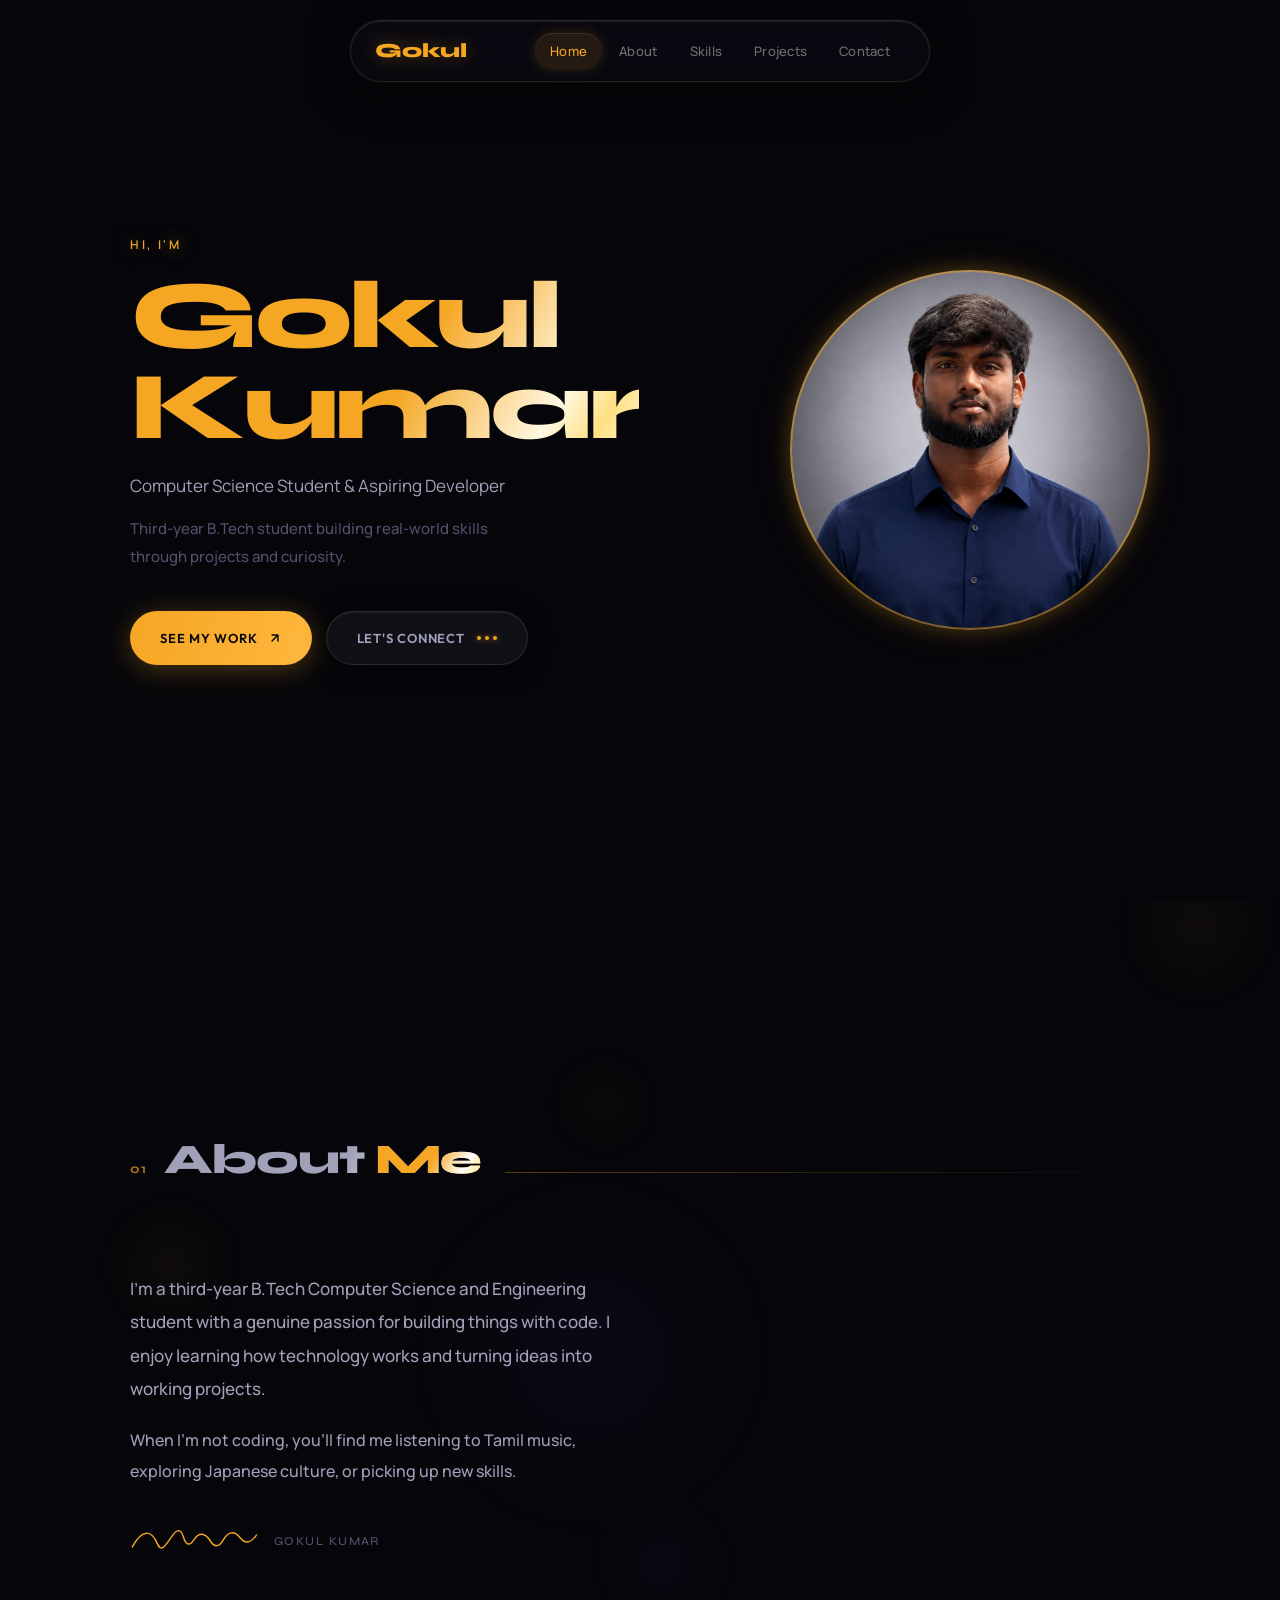
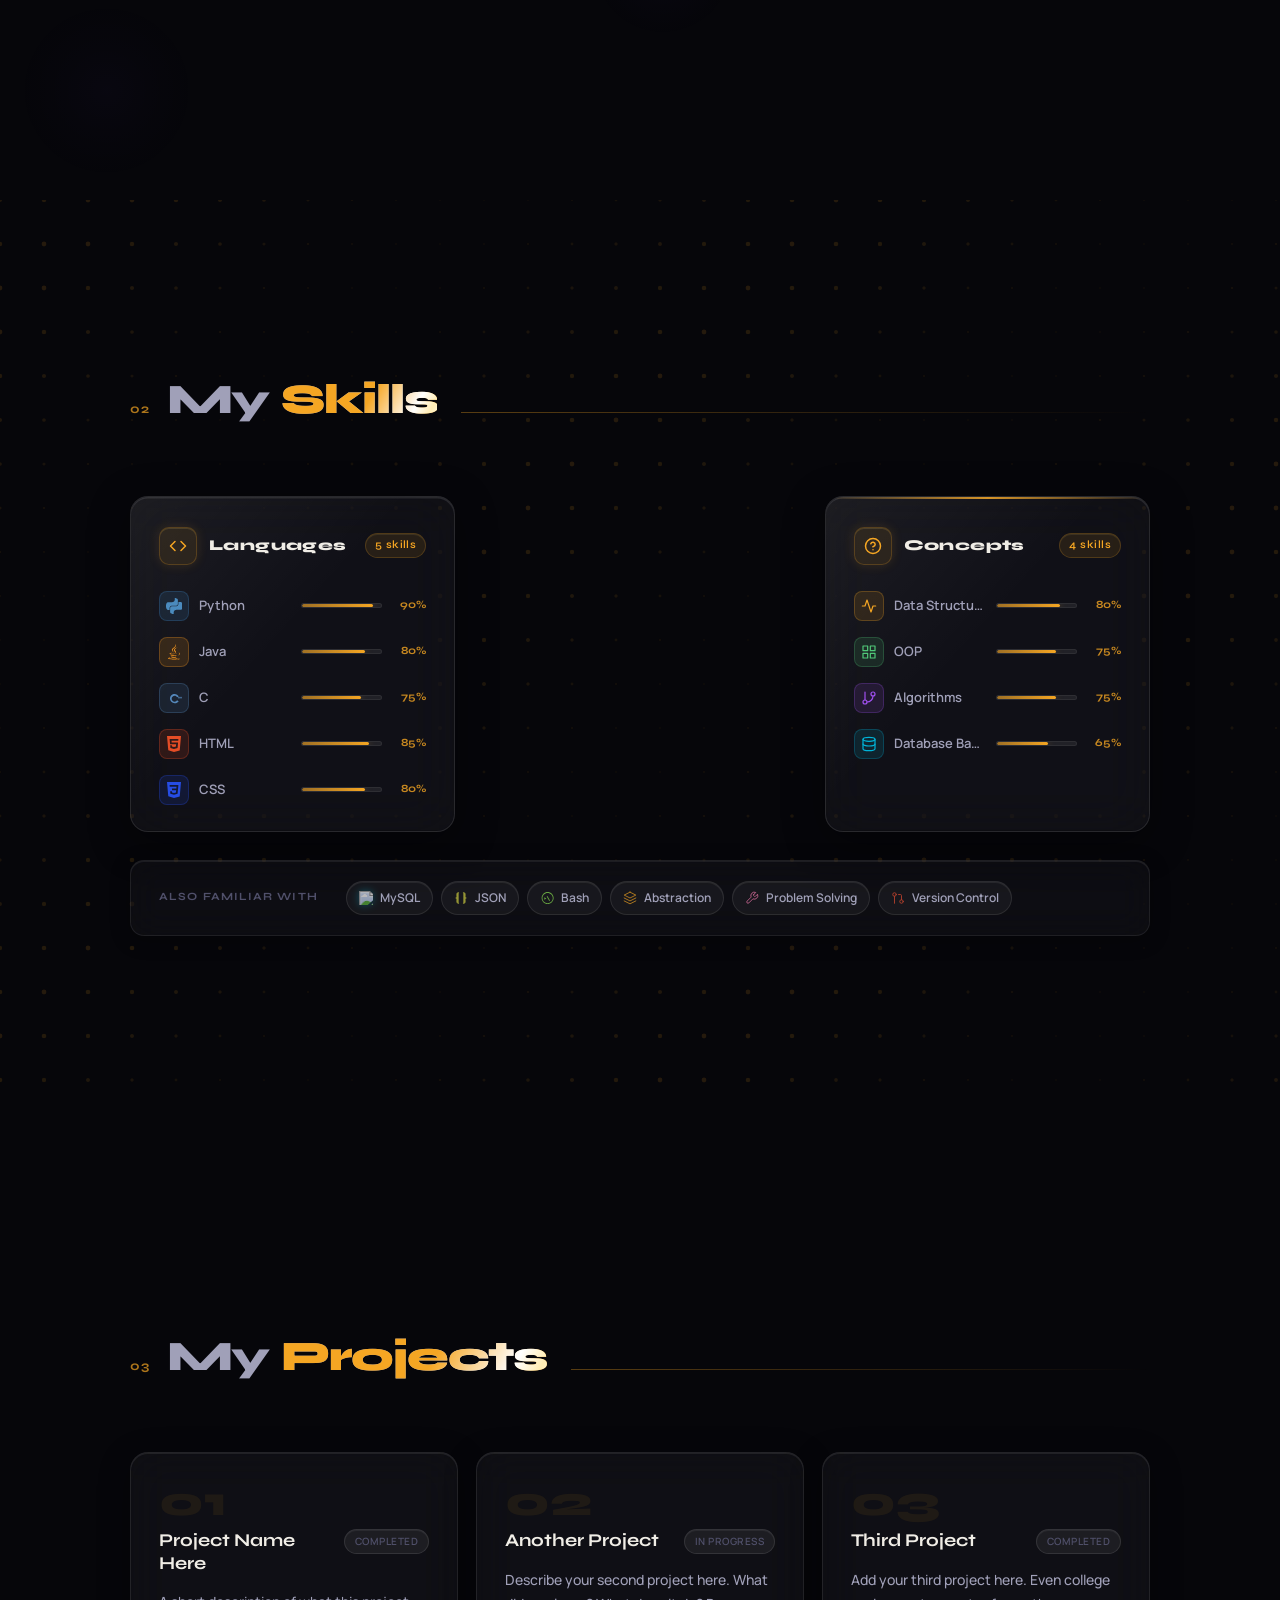
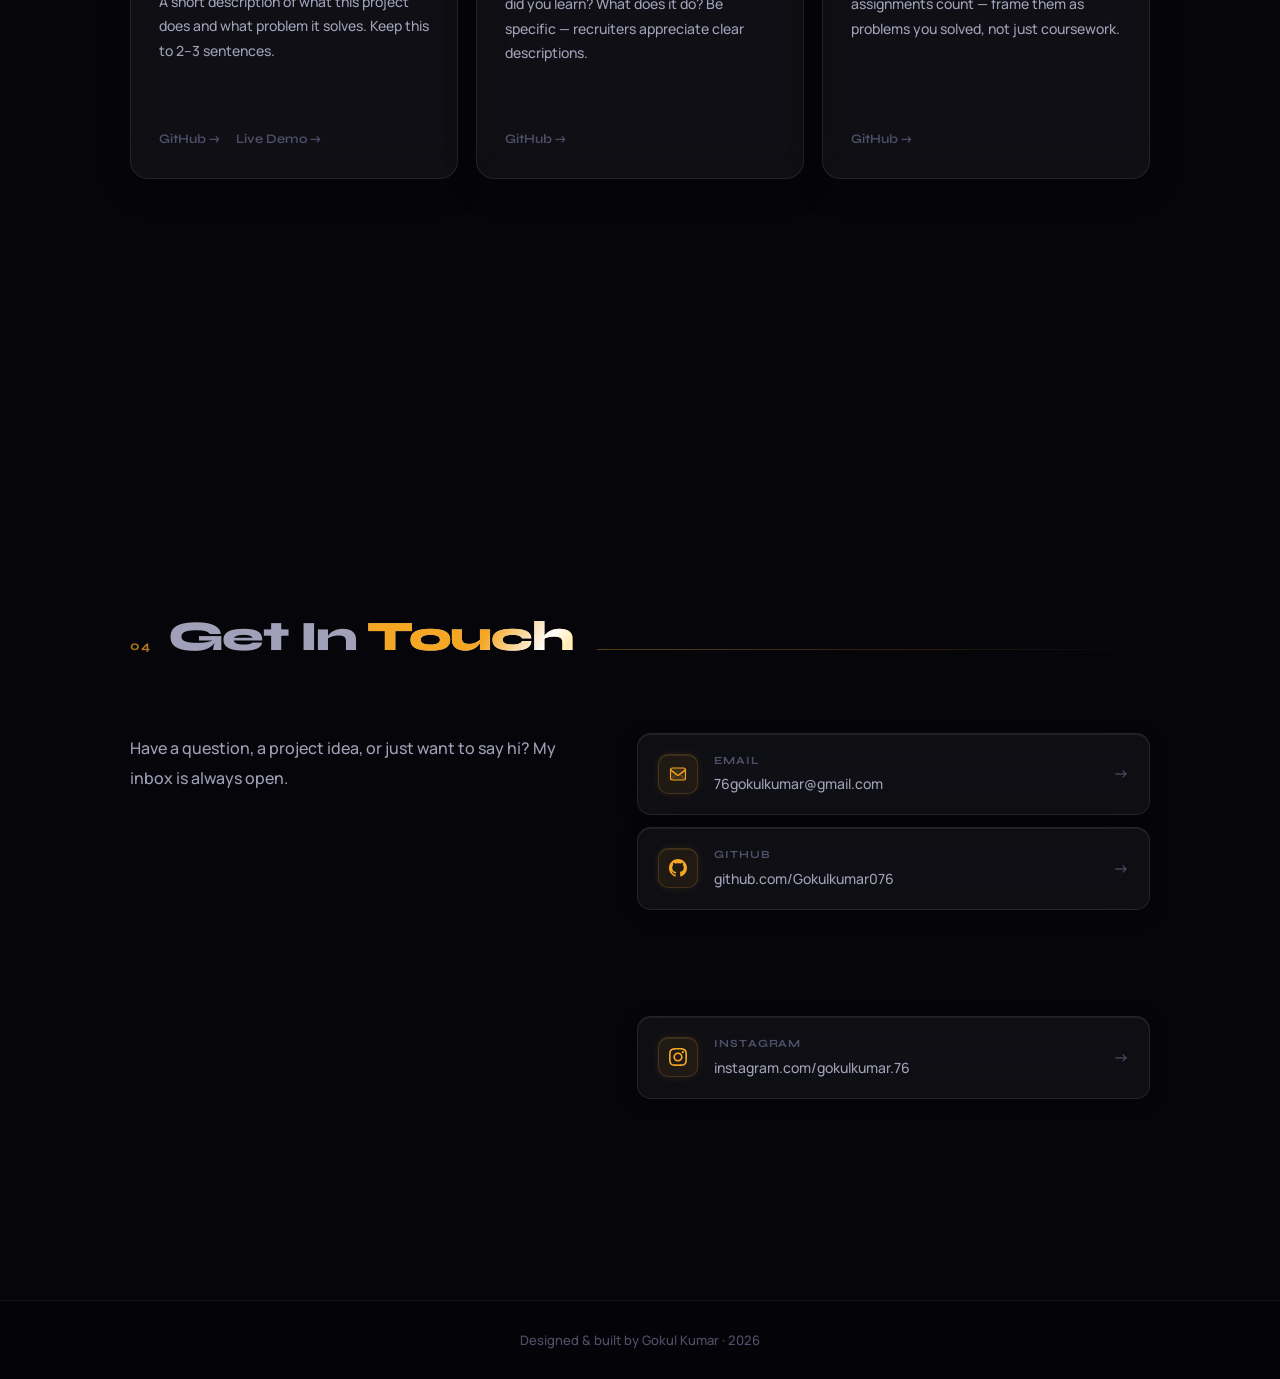
==== portfolio.html @ 87199f9e "Update portfolio.html" ====
<!DOCTYPE html>
<html lang="en">
<head>
  <meta charset="UTF-8" />
  <meta name="viewport" content="width=device-width, initial-scale=1.0" />
  <style>html,body{background:#06060a;margin:0;}</style>
  <title>Gokul | Portfolio</title>
  <link rel="icon" type="image/svg+xml" href="favicon.svg" />
  <link rel="stylesheet" href="style.css" />
  <link rel="preconnect" href="https://fonts.googleapis.com" />
  <link rel="preconnect" href="https://fonts.gstatic.com" crossorigin />
  <link href="https://fonts.googleapis.com/css2?family=Syne:wght@400;500;600;700;800&family=Manrope:wght@400;500;600;700&family=Plus+Jakarta+Sans:wght@500;600;700&family=Outfit:wght@500;600;700&display=swap" rel="stylesheet" />
</head>
<body>

<!-- PASTE THIS to REPLACE the old page-transition div+style+script in portfolio.html -->

<div id="page-transition"></div>
<style>
  #page-transition {
    position: fixed;
    inset: 0;
    background: #06060a;
    z-index: 999999;
    opacity: 1;
    transition: opacity 0.55s cubic-bezier(0.4, 0, 0.2, 1);
    pointer-events: all;
  }
  #page-transition.reveal {
    opacity: 0;
    pointer-events: none;
  }
  .hero-content > *,
  .hero-image {
    opacity: 0;
    transform: translateY(22px);
    transition: opacity 0.7s cubic-bezier(0.16,1,0.3,1),
                transform 0.7s cubic-bezier(0.16,1,0.3,1);
  }
  .hero-content > *.hero-show,
  .hero-image.hero-show {
    opacity: 1;
    transform: translateY(0);
  }
</style>
<script>
(function() {
  const overlay = document.getElementById('page-transition');

  /* Reveal IMMEDIATELY — no delay, no black gap */
  requestAnimationFrame(() => {
    requestAnimationFrame(() => {
      overlay.classList.add('reveal');

      /* Stagger hero elements in as page fades in */
      const heroEls = document.querySelectorAll('.hero-content > *, .hero-image');
      heroEls.forEach((el, i) => {
        setTimeout(() => el.classList.add('hero-show'), 150 + i * 110);
      });
    });
  });

  setTimeout(() => {
    overlay.remove();
    sessionStorage.removeItem('transitionX');
    sessionStorage.removeItem('transitionY');
  }, 700);
})();
</script>

<!-- GLOBAL BACKGROUND CANVAS — deep ambient nebula -->
<canvas id="bg-canvas"></canvas>
<canvas id="burst-canvas"></canvas>

<!-- NAVBAR -->
<nav class="navbar">
  <div class="nav-logo">Gokul</div>
  <ul class="nav-links">
    <li><a href="#home">Home</a></li>
    <li><a href="#about">About</a></li>
    <li><a href="#skills">Skills</a></li>
    <li><a href="#projects">Projects</a></li>
    <li><a href="#contact">Contact</a></li>
  </ul>
</nav>

<!-- HERO -->
<section class="hero" id="home">
  <div class="hero-content">
    <p class="hero-greeting">Hi, I'm</p>
    <h1 class="hero-name shiny-text">Gokul<br>Kumar</h1>
    <p class="hero-title">Computer Science Student &amp; Aspiring Developer</p>
    <p class="hero-subtitle">Third-year B.Tech student building real-world skills through projects and curiosity.</p>
   <div class="hero-buttons">
  <a href="#projects" class="btn-shine" id="btn-work">
    <span class="shine-sweep"></span>
    <span class="shine-label">See my work</span>
    <span class="shine-arrow">
      <svg width="14" height="14" viewBox="0 0 24 24" fill="none" stroke="currentColor" stroke-width="2.5" stroke-linecap="round" stroke-linejoin="round"><path d="M7 17L17 7M7 7h10v10"/></svg>
    </span>
  </a>
  <a href="#contact" class="btn-glow" id="btn-connect">
    <span class="glow-spot" id="glow-spot"></span>
    <span class="glow-label">Let's connect</span>
    <span class="glow-dots"><i></i><i></i><i></i></span>
  </a>
</div>
  </div>
  <div class="hero-image">
    <div class="hero-image-ring"></div>
    <img src="profile.jpg.PNG" alt="Gokul Kumar" />
  </div>
</section>

<section class="about" id="about">
  <canvas class="about-bg-canvas" id="about-bg"></canvas>
  <div class="section-container">
    <div class="section-header">
      <span class="section-number">01</span>
      <h2 class="section-title shiny-text" style="--shine-delay: 0s;">About <span>Me</span></h2>
      <div class="section-line"></div>
    </div>

    <div class="about-dossier">

      <!-- NARRATIVE -->
      <div class="dossier-narrative">
        <p class="about-lead">I'm a third-year B.Tech Computer Science and Engineering student with a genuine passion for building things with code. I enjoy learning how technology works and turning ideas into working projects.</p>
        <p class="about-p">When I'm not coding, you'll find me listening to Tamil music, exploring Japanese culture, or picking up new skills.</p>

        <div class="about-sign">
          <svg class="sign-path" viewBox="0 0 220 60" fill="none" xmlns="http://www.w3.org/2000/svg">
            <path d="M4 40 C 20 10, 36 10, 46 34 C 54 54, 64 30, 74 18 C 80 10, 86 10, 90 22 C 94 36, 100 40, 108 28 C 116 16, 126 14, 136 30 C 142 40, 150 42, 158 28 C 166 14, 176 12, 186 24 C 194 34, 202 36, 214 20" stroke="#f5a623" stroke-width="2.4" stroke-linecap="round"/>
          </svg>
          <span class="sign-label">Gokul Kumar</span>
        </div>
      </div>

      <!-- FANNED ID-FILE STACK -->
      <div class="id-stack">

        <div class="id-card id-card--1">
          <div class="id-card-inner">
            <div class="id-card-corner id-card-corner--tl"></div>
            <div class="id-card-corner id-card-corner--tr"></div>
            <div class="id-card-corner id-card-corner--bl"></div>
            <div class="id-card-corner id-card-corner--br"></div>
            <span class="id-card-index">N&deg;01</span>
            <span class="id-card-icon">🎓</span>
            <div class="id-card-text">
              <span class="id-card-label">Degree</span>
              <span class="id-card-value">B.Tech CSE</span>
            </div>
          </div>
        </div>

        <div class="id-card id-card--2">
          <div class="id-card-inner">
            <div class="id-card-corner id-card-corner--tl"></div>
            <div class="id-card-corner id-card-corner--tr"></div>
            <div class="id-card-corner id-card-corner--bl"></div>
            <div class="id-card-corner id-card-corner--br"></div>
            <span class="id-card-index">N&deg;02</span>
            <span class="id-card-icon">📅</span>
            <div class="id-card-text">
              <span class="id-card-label">Year</span>
              <span class="id-card-value">3rd Year</span>
            </div>
          </div>
        </div>

        <div class="id-card id-card--3">
          <div class="id-card-inner">
            <div class="id-card-corner id-card-corner--tl"></div>
            <div class="id-card-corner id-card-corner--tr"></div>
            <div class="id-card-corner id-card-corner--bl"></div>
            <div class="id-card-corner id-card-corner--br"></div>
            <span class="id-card-index">N&deg;03</span>
            <span class="id-card-icon">💡</span>
            <div class="id-card-text">
              <span class="id-card-label">Focus</span>
              <span class="id-card-value">Full-Stack Dev</span>
            </div>
          </div>
        </div>

        <div class="id-card id-card--4">
          <div class="id-card-inner">
            <div class="id-card-corner id-card-corner--tl"></div>
            <div class="id-card-corner id-card-corner--tr"></div>
            <div class="id-card-corner id-card-corner--bl"></div>
            <div class="id-card-corner id-card-corner--br"></div>
            <span class="id-card-index">N&deg;04</span>
            <span class="id-card-icon">📍</span>
            <div class="id-card-text">
              <span class="id-card-label">Location</span>
              <span class="id-card-value">Tamil Nadu, India</span>
            </div>
          </div>
        </div>

      </div>

    </div>
  </div>
  <div class="section-bg-text">ABOUT</div>
</section>

<!-- SKILLS -->
<section class="skills" id="skills">
  <canvas class="skills-bg-canvas" id="skills-bg"></canvas>
  <div class="section-container">
    <div class="section-header">
      <span class="section-number">02</span>
      <h2 class="section-title shiny-text" style="--shine-delay: 0.8s;">My <span>Skills</span></h2>
      <div class="section-line"></div>
    </div>

    <div class="skills-grid">

      <!-- LANGUAGES -->
      <div class="skill-category">
        <div class="skill-cat-header">
          <div class="skill-cat-icon">
            <svg width="18" height="18" viewBox="0 0 24 24" fill="none" stroke="currentColor" stroke-width="2" stroke-linecap="round" stroke-linejoin="round"><polyline points="16 18 22 12 16 6"/><polyline points="8 6 2 12 8 18"/></svg>
          </div>
          <h3>Languages</h3>
          <span class="skill-count">5 skills</span>
        </div>

        <div class="skill-items">

          <div class="skill-item">
            <div class="skill-item-left">
              <div class="skill-logo skill-python">
                <svg viewBox="0 0 24 24" fill="currentColor"><path d="M14.25.18l.9.2.73.26.59.3.45.32.34.34.25.34.16.33.1.3.04.26.02.2-.01.13V8.5l-.05.63-.13.55-.21.46-.26.38-.3.31-.33.25-.35.19-.35.14-.33.1-.3.07-.26.04-.21.02H8.77l-.69.05-.59.14-.5.22-.41.27-.33.32-.27.35-.2.36-.15.37-.1.35-.07.32-.04.27-.02.21v3.06H3.17l-.21-.03-.28-.07-.32-.12-.35-.18-.36-.26-.36-.36-.35-.46-.32-.59-.28-.73-.21-.88-.14-1.05-.05-1.23.06-1.22.16-1.04.24-.87.32-.71.36-.57.4-.44.42-.33.42-.24.4-.16.36-.1.32-.05.26-.02.21-.01h5.34l.72-.05.67-.15.59-.24.5-.32.41-.38.33-.44.27-.47.2-.51.14-.53.1-.53.06-.52.02-.5v-.48l-.04-.47-.09-.46-.14-.44-.19-.42-.25-.39-.31-.37-.38-.34-.44-.31-.51-.27-.58-.24-.64-.2L12 .18h2.25zm-2.07 16.5c.49 0 .9.41.9.9s-.41.9-.9.9-.9-.41-.9-.9.41-.9.9-.9z"/><path d="M9.75 23.82l-.9-.2-.73-.26-.59-.3-.45-.32-.34-.34-.25-.34-.16-.33-.1-.3-.04-.26-.02-.2.01-.13V15.5l.05-.63.13-.55.21-.46.26-.38.3-.31.33-.25.35-.19.35-.14.33-.1.3-.07.26-.04.21-.02H15.23l.69-.05.59-.14.5-.22.41-.27.33-.32.27-.35.2-.36.15-.37.1-.35.07-.32.04-.27.02-.21v-3.06h3.45l.21.03.28.07.32.12.35.18.36.26.36.36.35.46.32.59.28.73.21.88.14 1.05.05 1.23-.06 1.22-.16 1.04-.24.87-.32.71-.36.57-.4.44-.42.33-.42.24-.4.16-.36.1-.32.05-.26.02-.21.01H15.5l-.72.05-.67.15-.59.24-.5.32-.41.38-.33.44-.27.47-.2.51-.14.53-.1.53-.06.52-.02.5v.48l.04.47.09.46.14.44.19.42.25.39.31.37.38.34.44.31.51.27.58.24.64.2L12 23.82H9.75zm2.07-16.5c-.49 0-.9-.41-.9-.9s.41-.9.9-.9.9.41.9.9-.41.9-.9.9z"/></svg>
              </div>
              <span class="skill-name">Python</span>
            </div>
            <div class="skill-bar-wrap"><div class="skill-bar" data-level="90"></div></div>
            <span class="skill-pct">90%</span>
          </div>

          <div class="skill-item">
            <div class="skill-item-left">
              <div class="skill-logo skill-java">
                <svg viewBox="0 0 24 24" fill="currentColor"><path d="M8.851 18.56s-.917.534.653.714c1.902.218 2.874.187 4.969-.211 0 0 .552.346 1.321.646-4.699 2.013-10.633-.118-6.943-1.149M8.276 15.933s-1.028.761.542.924c2.032.209 3.636.227 6.413-.308 0 0 .384.389.987.602-5.679 1.661-12.007.13-7.942-1.218M13.116 11.475c1.158 1.333-.304 2.533-.304 2.533s2.939-1.518 1.589-3.418c-1.261-1.772-2.228-2.652 3.007-5.688 0 0-8.216 2.051-4.292 6.573M19.33 20.504s.679.559-.747.991c-2.712.822-11.288 1.069-13.669.033-.856-.373.75-.89 1.254-.998.527-.114.828-.093.828-.093-.953-.671-6.156 1.317-2.643 1.887 9.58 1.553 17.462-.7 14.977-1.82M9.292 13.21s-4.362 1.036-1.544 1.412c1.189.159 3.561.123 5.77-.062 1.806-.152 3.618-.477 3.618-.477s-.637.272-1.098.587c-4.429 1.165-12.986.623-10.522-.568 2.082-1.006 3.776-.892 3.776-.892M17.116 17.584c4.503-2.34 2.421-4.589.968-4.285-.355.074-.515.138-.515.138s.132-.207.385-.297c2.875-1.011 5.086 2.981-.928 4.562 0-.001.07-.062.09-.118M14.401 0s2.494 2.494-2.365 6.33c-3.896 3.077-.888 4.832-.001 6.836-2.274-2.053-3.943-3.858-2.824-5.539 1.644-2.469 6.197-3.665 5.19-7.627M9.734 23.924c4.322.277 10.959-.153 11.116-2.198 0 0-.302.775-3.572 1.391-3.688.694-8.239.613-10.937.168 0-.001.553.457 3.393.639"/></svg>
              </div>
              <span class="skill-name">Java</span>
            </div>
            <div class="skill-bar-wrap"><div class="skill-bar" data-level="80"></div></div>
            <span class="skill-pct">80%</span>
          </div>

          <div class="skill-item">
            <div class="skill-item-left">
              <div class="skill-logo skill-c">
                <svg viewBox="0 0 24 24" fill="currentColor"><path d="M16.5 15.5c-.55 1.26-1.95 2.15-3.5 2.15-2.49 0-4.5-2.02-4.5-4.5s2.01-4.5 4.5-4.5c1.55 0 2.95.89 3.5 2.15l2.6-1.2C17.83 7.12 15.6 5.85 13 5.85c-3.87 0-7 3.13-7 7s3.13 7 7 7c2.6 0 4.83-1.27 6.1-3.15l-2.6-1.2zM21 11.15h-1v-1h-1v1h-1v1h1v1h1v-1h1v-1zm3 0h-1v-1h-1v1h-1v1h1v1h1v-1h1v-1z"/></svg>
              </div>
              <span class="skill-name">C</span>
            </div>
            <div class="skill-bar-wrap"><div class="skill-bar" data-level="75"></div></div>
            <span class="skill-pct">75%</span>
          </div>

          <div class="skill-item">
            <div class="skill-item-left">
              <div class="skill-logo skill-html">
                <svg viewBox="0 0 24 24" fill="currentColor"><path d="M1.5 0h21l-1.91 21.563L11.977 24l-8.565-2.438L1.5 0zm7.031 9.75l-.232-2.718 10.059.003.23-2.622L5.412 4.41l.698 8.01h9.126l-.326 3.426-2.91.804-2.955-.81-.188-2.11H6.248l.33 4.171L12 19.351l5.379-1.443.744-8.157H8.531z"/></svg>
              </div>
              <span class="skill-name">HTML</span>
            </div>
            <div class="skill-bar-wrap"><div class="skill-bar" data-level="85"></div></div>
            <span class="skill-pct">85%</span>
          </div>

          <div class="skill-item">
            <div class="skill-item-left">
              <div class="skill-logo skill-css">
                <svg viewBox="0 0 24 24" fill="currentColor"><path d="M1.5 0h21l-1.91 21.563L11.977 24l-8.565-2.438L1.5 0zm17.09 4.413L5.41 4.41l.213 2.622 10.125.002-.255 2.716h-6.64l.24 2.573h6.182l-.366 3.523-2.91.804-2.956-.81-.188-2.11h-2.61l.29 3.855L12 19.288l5.373-1.53L18.59 4.414z"/></svg>
              </div>
              <span class="skill-name">CSS</span>
            </div>
            <div class="skill-bar-wrap"><div class="skill-bar" data-level="80"></div></div>
            <span class="skill-pct">80%</span>
          </div>

        </div>
      </div>

      <!-- TOOLS & PLATFORMS -->
      <div class="skill-category">
        <div class="skill-cat-header">
          <div class="skill-cat-icon">
            <svg width="18" height="18" viewBox="0 0 24 24" fill="none" stroke="currentColor" stroke-width="2" stroke-linecap="round" stroke-linejoin="round"><path d="M14.7 6.3a1 1 0 0 0 0 1.4l1.6 1.6a1 1 0 0 0 1.4 0l3.77-3.77a6 6 0 0 1-7.94 7.94l-6.91 6.91a2.12 2.12 0 0 1-3-3l6.91-6.91a6 6 0 0 1 7.94-7.94l-3.76 3.76z"/></svg>
          </div>
          <h3>Tools &amp; Platforms</h3>
          <span class="skill-count">4 skills</span>
        </div>

        <div class="skill-items">

          <div class="skill-item">
            <div class="skill-item-left">
              <div class="skill-logo skill-git">
                <svg viewBox="0 0 24 24" fill="currentColor"><path d="M23.546 10.93L13.067.452c-.604-.603-1.582-.603-2.188 0L8.708 2.627l2.76 2.76c.645-.215 1.379-.07 1.889.441.516.515.658 1.258.438 1.9l2.658 2.66c.645-.223 1.387-.078 1.9.435.721.72.721 1.884 0 2.604-.719.719-1.881.719-2.6 0-.539-.541-.674-1.337-.404-1.996L12.86 8.955v6.525c.176.086.342.203.488.348.713.721.713 1.883 0 2.6-.719.721-1.889.721-2.609 0-.719-.719-.719-1.879 0-2.598.182-.18.387-.316.605-.406V8.835c-.217-.091-.424-.222-.6-.401-.545-.545-.676-1.342-.396-2.009L7.636 3.7.45 10.881c-.6.605-.6 1.584 0 2.189l10.48 10.477c.604.604 1.582.604 2.186 0l10.43-10.43c.605-.603.605-1.582 0-2.187"/></svg>
              </div>
              <span class="skill-name">Git</span>
            </div>
            <div class="skill-bar-wrap"><div class="skill-bar" data-level="85"></div></div>
            <span class="skill-pct">85%</span>
          </div>

          <div class="skill-item">
            <div class="skill-item-left">
              <div class="skill-logo skill-github">
                <svg viewBox="0 0 24 24" fill="currentColor"><path d="M12 0C5.37 0 0 5.37 0 12c0 5.3 3.438 9.8 8.205 11.385.6.113.82-.258.82-.577 0-.285-.01-1.04-.015-2.04-3.338.724-4.042-1.61-4.042-1.61-.546-1.385-1.335-1.755-1.335-1.755-1.087-.744.084-.729.084-.729 1.205.084 1.838 1.236 1.838 1.236 1.07 1.835 2.809 1.305 3.495.998.108-.776.417-1.305.76-1.605-2.665-.3-5.466-1.332-5.466-5.93 0-1.31.465-2.38 1.235-3.22-.135-.303-.54-1.523.105-3.176 0 0 1.005-.322 3.3 1.23.96-.267 1.98-.399 3-.405 1.02.006 2.04.138 3 .405 2.28-1.552 3.285-1.23 3.285-1.23.645 1.653.24 2.873.12 3.176.765.84 1.23 1.91 1.23 3.22 0 4.61-2.805 5.625-5.475 5.92.42.36.81 1.096.81 2.22 0 1.606-.015 2.896-.015 3.286 0 .315.21.69.825.57C20.565 21.795 24 17.295 24 12c0-6.63-5.37-12-12-12z"/></svg>
              </div>
              <span class="skill-name">GitHub</span>
            </div>
            <div class="skill-bar-wrap"><div class="skill-bar" data-level="85"></div></div>
            <span class="skill-pct">85%</span>
          </div>

          <div class="skill-item">
            <div class="skill-item-left">
              <div class="skill-logo skill-vscode">
                <svg viewBox="0 0 24 24" fill="currentColor"><path d="M23.15 2.587L18.21.21a1.494 1.494 0 0 0-1.705.29l-9.46 8.63-4.12-3.128a.999.999 0 0 0-1.276.057L.327 7.261A1 1 0 0 0 .326 8.74L3.899 12 .326 15.26a1 1 0 0 0 .001 1.479L1.65 17.94a.999.999 0 0 0 1.276.057l4.12-3.128 9.46 8.63a1.492 1.492 0 0 0 1.704.29l4.942-2.377A1.5 1.5 0 0 0 24 19.928V4.072a1.5 1.5 0 0 0-.85-1.485zm-5.146 14.861L10.826 12l7.178-5.448v10.896z"/></svg>
              </div>
              <span class="skill-name">VS Code</span>
            </div>
            <div class="skill-bar-wrap"><div class="skill-bar" data-level="90"></div></div>
            <span class="skill-pct">90%</span>
          </div>

          <div class="skill-item">
            <div class="skill-item-left">
              <div class="skill-logo skill-linux">
                <svg viewBox="0 0 24 24" fill="currentColor"><path d="M12.504 0c-.155 0-.315.008-.480.021-4.226.333-3.105 4.807-3.17 6.298-.076 1.092-.3 1.953-1.05 3.02-.885 1.051-2.127 2.75-2.716 4.521-.278.832-.41 1.684-.287 2.489a.424.424 0 00-.11.135c-.26.268-.45.6-.663.839-.199.199-.485.267-.797.4-.313.136-.658.269-.864.68-.09.189-.136.394-.132.602 0 .199.027.4.055.536.058.399.116.728.04.97-.249.68-.28 1.145-.106 1.484.174.334.535.47.94.601.81.247 2.048.315 3.287.45.813.143 1.618.395 2.474.833 1.024.506 2.380.652 3.5.652.728 0 1.444-.065 2.01-.195 1.09-.255 1.609-.839 1.964-1.58.349.014.671.021.99.021.3 0 .596-.007.893-.021.76.97 1.503 1.545 2.71 1.545.457 0 .977-.084 1.64-.306.622-.185.94-.41 1.15-.636.239-.224.327-.452.327-.646 0-.048-.006-.095-.016-.14.09-.287.187-.576.24-.868.078-.339.099-.683.022-1.023-.062-.27-.206-.528-.448-.714.03-.15.044-.306.044-.459 0-.443-.086-.883-.224-1.285.037-.07.072-.14.094-.21.162-.47.056-1.004-.235-1.565a5.37 5.37 0 00-.698-1.014c-.33-.421-.698-.818-1.1-1.22-.797-.797-1.682-1.576-2.5-2.406-.813-.834-1.563-1.694-2.14-2.748-.577-1.044-.935-2.279-.935-3.819 0-1.56.356-2.796.935-3.84.577-1.044 1.327-1.905 2.14-2.738.817-.83 1.703-1.609 2.5-2.406.402-.402.77-.799 1.1-1.22a5.37 5.37 0 00.698-1.014c.291-.561.397-1.095.235-1.565-.022-.07-.057-.14-.094-.21.138-.402.224-.842.224-1.285 0-.153-.014-.309-.044-.459.242-.186.386-.444.448-.714.077-.34.056-.684-.022-1.023-.053-.292-.15-.581-.24-.868.01-.045.016-.092.016-.14 0-.194-.088-.422-.327-.646-.21-.226-.528-.45-1.15-.636-.663-.222-1.183-.306-1.64-.306-1.207 0-1.95.575-2.71 1.545-.297-.014-.593-.021-.893-.021-.319 0-.641.007-.99.021-.355-.741-.874-1.325-1.964-1.58C13.948.065 13.232 0 12.504 0zm.006 1.39c.65 0 1.3.06 1.836.187.735.17 1.088.575 1.356 1.166.04.086.08.178.121.272.283-.054.567-.084.851-.086.248.002.486.024.715.062.042-.092.083-.183.122-.27.267-.59.62-.995 1.356-1.165.536-.127 1.186-.187 1.836-.187.602 0 1.19.05 1.662.183.527.15.763.35.863.476.035.037.038.066.038.082-.006.055-.025.13-.078.234a3.17 3.17 0 00-.164.445c-.082.28-.155.578-.155.876 0 .21.033.42.094.612.06.19.15.362.268.506.12.145.258.269.407.374-.005.076-.018.154-.036.23-.05.224-.125.42-.185.625-.063.207-.1.436-.1.65 0 .258.057.514.175.756.12.25.3.493.514.715.445.45.99.862 1.474 1.347.485.484.923.98 1.28 1.496.35.517.567 1.04.567 1.601 0 .553-.22 1.068-.567 1.598-.352.516-.79 1.013-1.28 1.498-.484.484-1.029.896-1.474 1.346-.214.222-.395.465-.514.716-.118.241-.175.497-.175.756 0 .214.037.443.1.65.06.205.135.4.185.625.018.076.031.154.036.23-.149.104-.287.23-.407.373-.118.145-.208.317-.268.507-.061.192-.094.401-.094.612 0 .298.073.596.155.875.044.151.104.299.164.446.053.104.072.178.078.234 0 .016-.003.044-.038.081-.1.127-.336.327-.863.476-.472.134-1.06.183-1.662.183-.65 0-1.3-.06-1.836-.186-.736-.171-1.089-.576-1.356-1.167-.04-.086-.08-.177-.122-.269-.229.038-.467.06-.715.062-.284-.002-.568-.032-.851-.086-.041.094-.082.186-.121.272-.268.591-.621.996-1.356 1.166-.536.127-1.186.187-1.836.187-.603 0-1.19-.05-1.663-.183-.527-.149-.763-.35-.863-.476-.035-.037-.038-.065-.038-.081.006-.056.025-.13.078-.234a3.17 3.17 0 00.164-.446c.082-.279.155-.577.155-.875 0-.21-.033-.42-.094-.612-.06-.19-.15-.362-.268-.507a2.055 2.055 0 00-.407-.373c.005-.076.018-.154.036-.23.05-.225.125-.42.185-.625.063-.207.1-.436.1-.65 0-.259-.057-.515-.175-.756-.12-.251-.3-.494-.514-.716-.445-.45-.99-.862-1.474-1.346-.485-.485-.928-.982-1.28-1.498C3.22 13.068 3 12.553 3 12c0-.561.217-1.084.567-1.601.357-.516.795-1.012 1.28-1.496.484-.485 1.029-.897 1.474-1.347.214-.222.394-.465.514-.715.118-.242.175-.498.175-.756 0-.214-.037-.443-.1-.65-.06-.205-.135-.401-.185-.625-.018-.076-.031-.154-.036-.23.149-.105.287-.229.407-.374.118-.144.208-.316.268-.506.061-.192.094-.402.094-.612 0-.298-.073-.596-.155-.876a3.17 3.17 0 00-.164-.445c-.053-.104-.072-.179-.078-.234 0-.016.003-.045.038-.082.1-.126.336-.326.863-.476.472-.133 1.06-.183 1.663-.183z"/></svg>
              </div>
              <span class="skill-name">Linux</span>
            </div>
            <div class="skill-bar-wrap"><div class="skill-bar" data-level="70"></div></div>
            <span class="skill-pct">70%</span>
          </div>

        </div>
      </div>

      <!-- CONCEPTS -->
      <div class="skill-category">
        <div class="skill-cat-header">
          <div class="skill-cat-icon">
            <svg width="18" height="18" viewBox="0 0 24 24" fill="none" stroke="currentColor" stroke-width="2" stroke-linecap="round" stroke-linejoin="round"><circle cx="12" cy="12" r="10"/><path d="M9.09 9a3 3 0 0 1 5.83 1c0 2-3 3-3 3"/><line x1="12" y1="17" x2="12.01" y2="17"/></svg>
          </div>
          <h3>Concepts</h3>
          <span class="skill-count">4 skills</span>
        </div>

        <div class="skill-items">

          <div class="skill-item">
            <div class="skill-item-left">
              <div class="skill-logo skill-ds">
                <svg viewBox="0 0 24 24" fill="none" stroke="currentColor" stroke-width="1.8" stroke-linecap="round" stroke-linejoin="round"><polyline points="22 12 18 12 15 21 9 3 6 12 2 12"/></svg>
              </div>
              <span class="skill-name">Data Structures</span>
            </div>
            <div class="skill-bar-wrap"><div class="skill-bar" data-level="80"></div></div>
            <span class="skill-pct">80%</span>
          </div>

          <div class="skill-item">
            <div class="skill-item-left">
              <div class="skill-logo skill-oop">
                <svg viewBox="0 0 24 24" fill="none" stroke="currentColor" stroke-width="1.8" stroke-linecap="round" stroke-linejoin="round"><rect x="3" y="3" width="7" height="7"/><rect x="14" y="3" width="7" height="7"/><rect x="14" y="14" width="7" height="7"/><rect x="3" y="14" width="7" height="7"/></svg>
              </div>
              <span class="skill-name">OOP</span>
            </div>
            <div class="skill-bar-wrap"><div class="skill-bar" data-level="75"></div></div>
            <span class="skill-pct">75%</span>
          </div>

          <div class="skill-item">
            <div class="skill-item-left">
              <div class="skill-logo skill-algo">
                <svg viewBox="0 0 24 24" fill="none" stroke="currentColor" stroke-width="1.8" stroke-linecap="round" stroke-linejoin="round"><line x1="6" y1="3" x2="6" y2="15"/><circle cx="18" cy="6" r="3"/><circle cx="6" cy="18" r="3"/><path d="M18 9a9 9 0 0 1-9 9"/></svg>
              </div>
              <span class="skill-name">Algorithms</span>
            </div>
            <div class="skill-bar-wrap"><div class="skill-bar" data-level="75"></div></div>
            <span class="skill-pct">75%</span>
          </div>

          <div class="skill-item">
            <div class="skill-item-left">
              <div class="skill-logo skill-db">
                <svg viewBox="0 0 24 24" fill="none" stroke="currentColor" stroke-width="1.8" stroke-linecap="round" stroke-linejoin="round"><ellipse cx="12" cy="5" rx="9" ry="3"/><path d="M21 12c0 1.66-4 3-9 3s-9-1.34-9-3"/><path d="M3 5v14c0 1.66 4 3 9 3s9-1.34 9-3V5"/></svg>
              </div>
              <span class="skill-name">Database Basics</span>
            </div>
            <div class="skill-bar-wrap"><div class="skill-bar" data-level="65"></div></div>
            <span class="skill-pct">65%</span>
          </div>

        </div>
      </div>

    </div><!-- /.skills-grid -->

    <!-- BOTTOM LOGO STRIP -->
    <div class="skills-logo-strip">
      <div class="logo-strip-label">Also familiar with</div>
      <div class="logo-strip-items">
        <div class="logo-strip-item" title="MySQL">
  <img class="strip-svg strip-mysql" src="https://cdn.jsdelivr.net/gh/devicons/devicon@latest/icons/mysql/mysql-original.svg" alt="MySQL Dolphin Logo" />
  <span>MySQL</span>
</div>
        <div class="logo-strip-item" title="JSON">
  <svg class="strip-svg strip-json" viewBox="0 0 24 24" fill="none" stroke="currentColor" stroke-width="1.6" stroke-linecap="round" stroke-linejoin="round">
    <path d="M8 3H7a2 2 0 0 0-2 2v5a2 2 0 0 1-2 2 2 2 0 0 1 2 2v5c0 1.1.9 2 2 2h1"/>
    <path d="M16 21h1a2 2 0 0 0 2-2v-5c0-1.1.9-2 2-2a2 2 0 0 1-2-2V5a2 2 0 0 0-2-2h-1"/>
  </svg>
  <span>JSON</span>
</div>
        <div class="logo-strip-item" title="Bash">
          <svg class="strip-svg strip-bash" viewBox="0 0 24 24" fill="currentColor"><path d="M2.788 12.083c0-5.678 4.617-10.295 10.295-10.295S23.378 6.405 23.378 12.083 18.761 22.378 13.083 22.378 2.788 17.761 2.788 12.083zm1.455 0c0 4.877 3.963 8.84 8.84 8.84 4.876 0 8.839-3.963 8.839-8.84 0-4.876-3.963-8.84-8.84-8.84-4.876 0-8.839 3.964-8.839 8.84zm3.14 2.865l3.5-2.02-3.5-2.02v4.04zm5.345-6.375l4.44 7.688-1.26.727-4.44-7.688 1.26-.727z"/></svg>
          <span>Bash</span>
        </div>
        <div class="logo-strip-item" title="OOP Design">
          <svg class="strip-svg strip-oop2" viewBox="0 0 24 24" fill="none" stroke="currentColor" stroke-width="1.6" stroke-linecap="round" stroke-linejoin="round"><path d="M12 2L2 7l10 5 10-5-10-5z"/><path d="M2 17l10 5 10-5"/><path d="M2 12l10 5 10-5"/></svg>
          <span>Abstraction</span>
        </div>
        <div class="logo-strip-item" title="Problem Solving">
  <svg class="strip-svg strip-ps" viewBox="0 0 24 24" fill="none" stroke="currentColor" stroke-width="1.6" stroke-linecap="round" stroke-linejoin="round">
    <path d="M14.7 6.3a1 1 0 0 0 0 1.4l1.6 1.6a1 1 0 0 0 1.4 0l3.77-3.77a6 6 0 0 1-7.94 7.94l-6.91 6.91a2.12 2.12 0 0 1-3-3l6.91-6.91a6 6 0 0 1 7.94-7.94l-3.76 3.76z"/>
  </svg>
  <span>Problem Solving</span>
</div>
        <div class="logo-strip-item" title="Version Control">
          <svg class="strip-svg strip-vc" viewBox="0 0 24 24" fill="none" stroke="currentColor" stroke-width="1.6" stroke-linecap="round" stroke-linejoin="round"><circle cx="18" cy="18" r="3"/><circle cx="6" cy="6" r="3"/><path d="M13 6h3a2 2 0 0 1 2 2v7"/><line x1="6" y1="9" x2="6" y2="21"/></svg>
          <span>Version Control</span>
        </div>
      </div>
    </div>

  </div>
  <div class="section-bg-text">SKILLS</div>
</section>

<!-- PROJECTS -->
<section class="projects" id="projects">
  <canvas class="projects-bg-canvas" id="projects-bg"></canvas>
  <div class="section-container">
    <div class="section-header">
      <span class="section-number">03</span>
      <h2 class="section-title shiny-text" style="--shine-delay: 1.6s;">My <span>Projects</span></h2>
      <div class="section-line"></div>
    </div>
    <div class="projects-grid">
      <div class="project-card">
        <div class="project-card-glow"></div>
        <div class="project-number">01</div>
        <div class="project-header">
          <h3 class="project-title">Project Name Here</h3>
          <span class="project-status">Completed</span>
        </div>
        <p class="project-desc">A short description of what this project does and what problem it solves. Keep this to 2–3 sentences.</p>
        <div class="project-tags">
          <span class="tag small">Python</span>
          <span class="tag small">HTML</span>
        </div>
        <div class="project-links">
          <a href="#" class="project-link">GitHub →</a>
          <a href="#" class="project-link">Live Demo →</a>
        </div>
      </div>
      <div class="project-card">
        <div class="project-card-glow"></div>
        <div class="project-number">02</div>
        <div class="project-header">
          <h3 class="project-title">Another Project</h3>
          <span class="project-status">In Progress</span>
        </div>
        <p class="project-desc">Describe your second project here. What did you learn? What does it do? Be specific — recruiters appreciate clear descriptions.</p>
        <div class="project-tags">
          <span class="tag small">Java</span>
          <span class="tag small">MySQL</span>
        </div>
        <div class="project-links">
          <a href="#" class="project-link">GitHub →</a>
        </div>
      </div>
      <div class="project-card">
        <div class="project-card-glow"></div>
        <div class="project-number">03</div>
        <div class="project-header">
          <h3 class="project-title">Third Project</h3>
          <span class="project-status">Completed</span>
        </div>
        <p class="project-desc">Add your third project here. Even college assignments count — frame them as problems you solved, not just coursework.</p>
        <div class="project-tags">
          <span class="tag small">C</span>
          <span class="tag small">Linux</span>
        </div>
        <div class="project-links">
          <a href="#" class="project-link">GitHub →</a>
        </div>
      </div>
    </div>
  </div>
  <div class="section-bg-text">WORK</div>
</section>

<!-- CONTACT -->
<section class="contact" id="contact">
  <div class="section-container">
    <div class="section-header">
      <span class="section-number">04</span>
     <h2 class="section-title shiny-text" style="--shine-delay: 2.4s;">Get In <span>Touch</span></h2>
      <div class="section-line"></div>
    </div>
    <div class="contact-grid">
      <div class="contact-left">
        <p class="contact-intro">Have a question, a project idea, or just want to say hi? My inbox is always open.</p>
      </div>
      <div class="contact-right">
        <a href="mailto:76gokulkumar@gmail.com" class="contact-item">
          <span class="contact-icon">
            <svg width="18" height="18" viewBox="0 0 24 24" fill="none">
              <rect x="2" y="4" width="20" height="16" rx="2.5" fill="rgba(245,166,35,0.15)" stroke="#f5a623" stroke-width="1.5"/>
              <path d="M2 6.5 L12 14 L22 6.5" stroke="#f5a623" stroke-width="1.8" stroke-linecap="round" stroke-linejoin="round" fill="none"/>
              <path d="M2 20 L9 13" stroke="#f5a623" stroke-width="1.2" stroke-linecap="round" opacity="0.5"/>
              <path d="M22 20 L15 13" stroke="#f5a623" stroke-width="1.2" stroke-linecap="round" opacity="0.5"/>
            </svg>
          </span>
          <div class="contact-text">
            <span class="contact-label">Email</span>
            <span class="contact-value">76gokulkumar@gmail.com</span>
          </div>
          <span class="contact-arrow">→</span>
        </a>
        <a href="https://github.com/Gokulkumar076" target="_blank" class="contact-item">
          <span class="contact-icon">
            <svg width="18" height="18" viewBox="0 0 24 24" fill="currentColor">
              <path d="M12 0C5.37 0 0 5.37 0 12c0 5.3 3.438 9.8 8.205 11.385.6.113.82-.258.82-.577 0-.285-.01-1.04-.015-2.04-3.338.724-4.042-1.61-4.042-1.61-.546-1.385-1.335-1.755-1.335-1.755-1.087-.744.084-.729.084-.729 1.205.084 1.838 1.236 1.838 1.236 1.07 1.835 2.809 1.305 3.495.998.108-.776.417-1.305.76-1.605-2.665-.3-5.466-1.332-5.466-5.93 0-1.31.465-2.38 1.235-3.22-.135-.303-.54-1.523.105-3.176 0 0 1.005-.322 3.3 1.23.96-.267 1.98-.399 3-.405 1.02.006 2.04.138 3 .405 2.28-1.552 3.285-1.23 3.285-1.23.645 1.653.24 2.873.12 3.176.765.84 1.23 1.91 1.23 3.22 0 4.61-2.805 5.625-5.475 5.92.42.36.81 1.096.81 2.22 0 1.606-.015 2.896-.015 3.286 0 .315.21.69.825.57C20.565 21.795 24 17.295 24 12c0-6.63-5.37-12-12-12z"/>
            </svg>
          </span>
          <div class="contact-text">
            <span class="contact-label">GitHub</span>
            <span class="contact-value">github.com/Gokulkumar076</span>
          </div>
          <span class="contact-arrow">→</span>
        </a>
        <a href="https://www.linkedin.com/in/gokulkumar076/" target="_blank" class="contact-item">
          <span class="contact-icon">
            <svg width="18" height="18" viewBox="0 0 24 24" fill="currentColor">
              <path d="M20.447 20.452h-3.554v-5.569c0-1.328-.027-3.037-1.852-3.037-1.853 0-2.136 1.445-2.136 2.939v5.667H9.351V9h3.414v1.561h.046c.477-.9 1.637-1.85 3.37-1.85 3.601 0 4.267 2.37 4.267 5.455v6.286zM5.337 7.433a2.062 2.062 0 0 1-2.063-2.065 2.064 2.064 0 1 1 2.063 2.065zm1.782 13.019H3.555V9h3.564v11.452zM22.225 0H1.771C.792 0 0 .774 0 1.729v20.542C0 23.227.792 24 1.771 24h20.451C23.2 24 24 23.227 24 22.271V1.729C24 .774 23.2 0 22.222 0h.003z"/>
            </svg>
          </span>
          <div class="contact-text">
            <span class="contact-label">LinkedIn</span>
            <span class="contact-value">linkedin.com/in/gokulkumar076</span>
          </div>
          <span class="contact-arrow">→</span>
        </a>
        <a href="https://www.instagram.com/gokulkumar.76/" target="_blank" class="contact-item">
          <span class="contact-icon">
            <svg width="18" height="18" viewBox="0 0 24 24" fill="currentColor">
              <path d="M12 2.163c3.204 0 3.584.012 4.85.07 3.252.148 4.771 1.691 4.919 4.919.058 1.265.069 1.645.069 4.849 0 3.205-.012 3.584-.069 4.849-.149 3.225-1.664 4.771-4.919 4.919-1.266.058-1.644.07-4.85.07-3.204 0-3.584-.012-4.849-.07-3.26-.149-4.771-1.699-4.919-4.92-.058-1.265-.07-1.644-.07-4.849 0-3.204.013-3.583.07-4.849.149-3.227 1.664-4.771 4.919-4.919 1.266-.057 1.645-.069 4.849-.069zm0-2.163c-3.259 0-3.667.014-4.947.072-4.358.2-6.78 2.618-6.98 6.98-.059 1.281-.073 1.689-.073 4.948 0 3.259.014 3.668.072 4.948.2 4.358 2.618 6.78 6.98 6.98 1.281.058 1.689.072 4.948.072 3.259 0 3.668-.014 4.948-.072 4.354-.2 6.782-2.618 6.979-6.98.059-1.28.073-1.689.073-4.948 0-3.259-.014-3.667-.072-4.947-.196-4.354-2.617-6.78-6.979-6.98-1.281-.059-1.69-.073-4.949-.073zm0 5.838c-3.403 0-6.162 2.759-6.162 6.162s2.759 6.163 6.162 6.163 6.162-2.759 6.162-6.163c0-3.403-2.759-6.162-6.162-6.162zm0 10.162c-2.209 0-4-1.79-4-4 0-2.209 1.791-4 4-4s4 1.791 4 4c0 2.21-1.791 4-4 4zm6.406-11.845c-.796 0-1.441.645-1.441 1.44s.645 1.44 1.441 1.44c.795 0 1.439-.645 1.439-1.44s-.644-1.44-1.439-1.44z"/>
            </svg>
          </span>
          <div class="contact-text">
            <span class="contact-label">Instagram</span>
            <span class="contact-value">instagram.com/gokulkumar.76</span>
          </div>
          <span class="contact-arrow">→</span>
        </a>
      </div>
    </div>
  </div>
  <div class="section-bg-text">CONTACT</div>
</section>

<footer class="footer">
  <p>Designed &amp; built by Gokul Kumar &middot; 2026</p>
</footer>

<!-- ════════════════════════════════════════════
  SCROLL / NAV SCRIPTS
════════════════════════════════════════════ -->
<script>
/* Reveal observer */
const revealObs = new IntersectionObserver(entries => {
  entries.forEach(e => {
    if (e.isIntersecting) e.target.classList.add('visible');
    else e.target.classList.remove('visible');
  });
}, { threshold: 0.1 });
document.querySelectorAll('.reveal').forEach(el => revealObs.observe(el));

/* Active nav */
const sections = document.querySelectorAll('section[id]');
const navLinks = document.querySelectorAll('.nav-links a');
window.addEventListener('scroll', () => {
  let current = '';
  sections.forEach(s => { if (window.scrollY >= s.offsetTop - 120) current = s.getAttribute('id'); });
  navLinks.forEach(l => {
    l.classList.remove('active');
    if (l.getAttribute('href') === '#' + current) l.classList.add('active');
  });
});

/* Section element animations */
function initSectionAnimations() {
  function makeObs(selector, threshold, delayFn, durationFn) {
    const els = document.querySelectorAll(selector);
    const obs = new IntersectionObserver(entries => {
      entries.forEach((entry, i) => {
        if (entry.isIntersecting) {
          const delay = delayFn ? delayFn(entry.target, i) : 0;
          setTimeout(() => entry.target.classList.add('animate-in'), delay);
        } else {
          entry.target.classList.remove('animate-in');
        }
      });
    }, { threshold });
    els.forEach(el => obs.observe(el));
  }

  makeObs('.about-lead, .about-p', 0.2, (el, i) => i * 150);
  makeObs('.about-sign',      0.3, () => 200);
  makeObs('.skill-category',  0.2, (el, i) => i * 150);
  makeObs('.skill-tags .tag', 0.3, (el, i) => i * 55);
  makeObs('.project-card',    0.1, (el, i) => i * 180);
  makeObs('.contact-item',    0.2, (el, i) => i * 130);
  makeObs('.section-header',  0.3);
  makeObs('.section-bg-text', 0.1);

  /* Skill bar fill animation */
  const barObs = new IntersectionObserver(entries => {
    entries.forEach(entry => {
      const bars = entry.target.querySelectorAll('.skill-bar');
      if (entry.isIntersecting) {
        bars.forEach((bar, i) => {
          setTimeout(() => {
            bar.style.width = bar.dataset.level + '%';
          }, i * 100 + 200);
        });
      } else {
        bars.forEach(bar => { bar.style.width = '0'; });
      }
    });
  }, { threshold: 0.3 });
  document.querySelectorAll('.skill-category').forEach(c => barObs.observe(c));

  /* Logo strip fade in */
  const stripObs = new IntersectionObserver(entries => {
    entries.forEach(entry => {
      if (entry.isIntersecting) entry.target.classList.add('animate-in');
      else entry.target.classList.remove('animate-in');
    });
  }, { threshold: 0.2 });
  document.querySelectorAll('.skills-logo-strip').forEach(s => stripObs.observe(s));
}
initSectionAnimations();
</script>

<!-- ════════════════════════════════════════════
  THREE.JS AMBIENT BACKGROUND
  - Particle field drifting in 3D
  - Floating amber wireframe shapes
  - Scroll-driven camera dolly + tilt
  - Cursor parallax
════════════════════════════════════════════ -->
<script type="module">
import * as THREE from 'https://cdn.jsdelivr.net/npm/three@0.160.0/build/three.module.js';

const bgCanvas = document.getElementById('bg-canvas');

const isMobile = window.innerWidth <= 768;

/* ---------- Scene / Camera / Renderer ---------- */
const scene = new THREE.Scene();
scene.fog = new THREE.FogExp2(0x06060a, 0.018);

const camera = new THREE.PerspectiveCamera(
  55, window.innerWidth / window.innerHeight, 0.1, 200
);
camera.position.set(0, 0, 42);

const renderer = new THREE.WebGLRenderer({
  canvas: bgCanvas,
  alpha: true,
  antialias: true,
  powerPreference: 'high-performance',
});
renderer.setPixelRatio(Math.min(window.devicePixelRatio, 1.5));
renderer.setSize(window.innerWidth, window.innerHeight);

/* ---------- Particle field (single draw call) ---------- */
const PARTICLE_COUNT = isMobile ? 700 : 1800;
const positions = new Float32Array(PARTICLE_COUNT * 3);
const colors    = new Float32Array(PARTICLE_COUNT * 3);

const baseColor = new THREE.Color(0xf5a623);
const dimColor  = new THREE.Color(0x6b4a18);

for (let i = 0; i < PARTICLE_COUNT; i++) {
  positions[i * 3]     = (Math.random() - 0.5) * 110;
  positions[i * 3 + 1] = (Math.random() - 0.5) * 110;
  positions[i * 3 + 2] = (Math.random() - 0.5) * 90 - 10;

  const c = dimColor.clone().lerp(baseColor, Math.random());
  colors[i * 3]     = c.r;
  colors[i * 3 + 1] = c.g;
  colors[i * 3 + 2] = c.b;
}

const particleGeo = new THREE.BufferGeometry();
particleGeo.setAttribute('position', new THREE.BufferAttribute(positions, 3));
particleGeo.setAttribute('color', new THREE.BufferAttribute(colors, 3));

const particleMat = new THREE.PointsMaterial({
  size: 0.45,
  vertexColors: true,
  transparent: true,
  opacity: 0.65,
  depthWrite: false,
  blending: THREE.AdditiveBlending,
});

const particleField = new THREE.Points(particleGeo, particleMat);
scene.add(particleField);

/* ---------- Floating wireframe shapes ---------- */
const shapeGeometries = [
  new THREE.IcosahedronGeometry(1.4, 0),
  new THREE.TorusGeometry(1.1, 0.32, 8, 18),
  new THREE.OctahedronGeometry(1.3),
];
const shapeMat = new THREE.MeshBasicMaterial({
  color: 0xf5a623,
  wireframe: true,
  transparent: true,
  opacity: 0.22,
});

const SHAPE_COUNT = isMobile ? 5 : 10;
const floatingShapes = [];
for (let i = 0; i < SHAPE_COUNT; i++) {
  const geo  = shapeGeometries[i % shapeGeometries.length];
  const mesh = new THREE.Mesh(geo, shapeMat);
  mesh.position.set(
    (Math.random() - 0.5) * 64,
    (Math.random() - 0.5) * 64,
    (Math.random() - 0.5) * 50 - 18
  );
  mesh.userData = {
    rotSpeed:    (Math.random() - 0.5) * 0.006,
    floatSpeed:  0.25 + Math.random() * 0.4,
    floatOffset: Math.random() * Math.PI * 2,
  };
  scene.add(mesh);
  floatingShapes.push(mesh);
}

/* ---------- Scroll mapping (0 → 1 across full page) ---------- */
let scrollT = 0;
function updateScroll() {
  const max = document.documentElement.scrollHeight - window.innerHeight;
  scrollT = max > 0 ? Math.min(Math.max(window.scrollY / max, 0), 1) : 0;
}
window.addEventListener('scroll', updateScroll, { passive: true });
updateScroll();

/* ---------- Cursor parallax ---------- */
let mouseX = 0, mouseY = 0;
window.addEventListener('mousemove', e => {
  mouseX = (e.clientX / window.innerWidth)  * 2 - 1;
  mouseY = (e.clientY / window.innerHeight) * 2 - 1;
});

/* ---------- Resize ---------- */
window.addEventListener('resize', () => {
  camera.aspect = window.innerWidth / window.innerHeight;
  camera.updateProjectionMatrix();
  renderer.setSize(window.innerWidth, window.innerHeight);
});

/* ---------- Render loop ---------- */
const clock = new THREE.Clock();
let rafId;

function animate() {
  rafId = requestAnimationFrame(animate);

  const delta   = clock.getDelta();
  const elapsed = clock.elapsedTime;

  // Camera dolly + tilt — eased toward scroll target
  const targetZ    = THREE.MathUtils.lerp(42, 16, scrollT);
  const targetRotX = THREE.MathUtils.lerp(0, 0.18, scrollT);
  const targetRotY = THREE.MathUtils.lerp(0, 0.40, scrollT);

  camera.position.z += (targetZ    - camera.position.z) * 0.045;
  scene.rotation.x   += (targetRotX - scene.rotation.x)   * 0.04;
  scene.rotation.y   += (targetRotY - scene.rotation.y)   * 0.04;

  // Cursor parallax on camera
  const targetX =  mouseX * 4;
  const targetY = -mouseY * 4;
  camera.position.x += (targetX - camera.position.x) * 0.03;
  camera.position.y += (targetY - camera.position.y) * 0.03;
  camera.lookAt(0, 0, 0);

  // Drifting particle field
  particleField.rotation.y += delta * 0.025;
  particleField.rotation.x += delta * 0.006;

  // Floating shapes — rotate + bob
  floatingShapes.forEach(mesh => {
    mesh.rotation.x += mesh.userData.rotSpeed;
    mesh.rotation.y += mesh.userData.rotSpeed * 1.4;
    mesh.position.y += Math.sin(elapsed * mesh.userData.floatSpeed + mesh.userData.floatOffset) * 0.01;
  });

  renderer.render(scene, camera);
}
animate();

// Pause when tab is hidden — saves battery/CPU
document.addEventListener('visibilitychange', () => {
  if (document.hidden) {
    cancelAnimationFrame(rafId);
  } else {
    clock.getDelta(); // discard the gap so motion doesn't jump
    animate();
  }
});
</script>

<!-- ════════════════════════════════════════════
  CLICK BURST EFFECT
════════════════════════════════════════════ -->
<script>
const burst = document.getElementById('burst-canvas');
const bCtx  = burst.getContext('2d');
burst.style.cssText = 'position:fixed;top:0;left:0;width:100%;height:100%;z-index:0;pointer-events:none;';
burst.width  = window.innerWidth;
burst.height = window.innerHeight;
window.addEventListener('resize', () => {
  burst.width  = window.innerWidth;
  burst.height = window.innerHeight;
});

const bursts = [];
function spawnBurst(x, y) {
  for (let i = 0; i < 10; i++) {
    const a = (Math.PI * 2 / 10) * i;
    bursts.push({
      x, y,
      vx: Math.cos(a) * (Math.random() * 3 + 1.5),
      vy: Math.sin(a) * (Math.random() * 3 + 1.5),
      size: Math.random() * 3 + 1,
      opacity: 1,
      decay: Math.random() * 0.04 + 0.03,
    });
  }
}
document.addEventListener('mousedown', e => spawnBurst(e.clientX, e.clientY));

function burstLoop() {
  bCtx.clearRect(0, 0, burst.width, burst.height);
  for (let i = bursts.length - 1; i >= 0; i--) {
    const b = bursts[i];
    b.x += b.vx; b.y += b.vy; b.opacity -= b.decay; b.size *= 0.95;
    if (b.opacity <= 0) { bursts.splice(i, 1); continue; }
    bCtx.beginPath();
    bCtx.arc(b.x, b.y, b.size, 0, Math.PI * 2);
    bCtx.fillStyle   = `rgba(245,166,35,${b.opacity})`;
    bCtx.shadowBlur  = 8;
    bCtx.shadowColor = '#f5a623';
    bCtx.fill();
    bCtx.shadowBlur  = 0;
  }
  requestAnimationFrame(burstLoop);
}
burstLoop();
</script>

<!-- ════════════════════════════════════════════
  SECTION BACKGROUND ANIMATIONS
  About   → drifting glass orbs
  Skills  → pulsing dot matrix
  Projects→ flowing diagonal light streaks
════════════════════════════════════════════ -->
<script>
function fitCanvas(c) {
  const s = c.parentElement;
  c.width = s.offsetWidth;
  c.height = s.offsetHeight;
}

/* About — drifting soft orbs */
(function() {
  const c = document.getElementById('about-bg'); if(!c) return;
  const cx = c.getContext('2d');
  fitCanvas(c);
  window.addEventListener('resize', () => fitCanvas(c));
  const orbs = Array.from({length:6}, (_,i) => ({
    x: Math.random()*c.width, y: Math.random()*c.height,
    r: 120+Math.random()*180,
    vx: (Math.random()-0.5)*0.18, vy: (Math.random()-0.5)*0.18,
    phase: Math.random()*Math.PI*2, phaseSpeed: 0.003+Math.random()*0.004,
    hue: i%2===0?'245,166,35':'130,80,255',
    baseAlpha: 0.04+Math.random()*0.04,
  }));
  function loop() {
    cx.clearRect(0,0,c.width,c.height);
    orbs.forEach(o => {
      o.x+=o.vx; o.y+=o.vy; o.phase+=o.phaseSpeed;
      const pulse=0.7+0.3*Math.sin(o.phase), alpha=o.baseAlpha*pulse;
      if(o.x<-o.r) o.x=c.width+o.r; if(o.x>c.width+o.r) o.x=-o.r;
      if(o.y<-o.r) o.y=c.height+o.r; if(o.y>c.height+o.r) o.y=-o.r;
      const g=cx.createRadialGradient(o.x,o.y,0,o.x,o.y,o.r*pulse);
      g.addColorStop(0,`rgba(${o.hue},${alpha})`); g.addColorStop(0.5,`rgba(${o.hue},${alpha*0.4})`); g.addColorStop(1,`rgba(${o.hue},0)`);
      cx.fillStyle=g; cx.beginPath(); cx.arc(o.x,o.y,o.r*pulse,0,Math.PI*2); cx.fill();
    });
    requestAnimationFrame(loop);
  }
  loop();
})();

/* Skills — pulsing dot matrix */
(function() {
  const c = document.getElementById('skills-bg'); if(!c) return;
  const cx = c.getContext('2d');
  fitCanvas(c);
  window.addEventListener('resize', () => { fitCanvas(c); buildDots(); });
  const SPACING=44; let dots=[], t=0;
  function buildDots() {
    dots=[];
    const cols=Math.ceil(c.width/SPACING)+1, rows=Math.ceil(c.height/SPACING)+1;
    for(let r=0;r<rows;r++) for(let col=0;col<cols;col++) dots.push({x:col*SPACING,y:r*SPACING,offset:(col+r)*0.38});
  }
  buildDots();
  function loop() {
    cx.clearRect(0,0,c.width,c.height); t+=0.012;
    dots.forEach(d => {
      const wave=Math.sin(t+d.offset)*0.5+0.5, size=1+wave*1.4, alpha=0.04+wave*0.09;
      cx.beginPath(); cx.arc(d.x,d.y,size,0,Math.PI*2);
      cx.fillStyle=`rgba(245,166,35,${alpha})`; cx.fill();
    });
    requestAnimationFrame(loop);
  }
  loop();
})();

/* Projects — flowing diagonal light streaks */
(function() {
  const c = document.getElementById('projects-bg'); if(!c) return;
  const cx = c.getContext('2d');
  fitCanvas(c);
  window.addEventListener('resize', () => fitCanvas(c));
  const NUM=8, ANGLE=Math.PI/5, dx=Math.cos(ANGLE), dy=Math.sin(ANGLE);
  const lines = Array.from({length:NUM},(_,i) => ({
    x:(c.width/NUM)*i-60, y:-20,
    speed:0.25+Math.random()*0.3, len:80+Math.random()*120,
    alpha:0.05+Math.random()*0.06, phase:Math.random()*Math.PI*2, phaseSpeed:0.008+Math.random()*0.006,
  }));
  const reset = l => { l.x=-l.len*dx-40+Math.random()*c.width*0.6; l.y=-l.len*dy-40; l.speed=0.25+Math.random()*0.3; l.len=80+Math.random()*120; l.alpha=0.05+Math.random()*0.06; };
  function loop() {
    cx.clearRect(0,0,c.width,c.height);
    lines.forEach(l => {
      l.x+=dx*l.speed; l.y+=dy*l.speed; l.phase+=l.phaseSpeed;
      const pulse=0.6+0.4*Math.sin(l.phase), alpha=l.alpha*pulse;
      if(l.x>c.width+100||l.y>c.height+100) reset(l);
      const x0=l.x-dx*l.len, y0=l.y-dy*l.len;
      const g=cx.createLinearGradient(x0,y0,l.x,l.y);
      g.addColorStop(0,'rgba(245,166,35,0)'); g.addColorStop(0.5,`rgba(245,166,35,${alpha*0.6})`); g.addColorStop(1,`rgba(245,166,35,${alpha})`);
      cx.beginPath(); cx.moveTo(x0,y0); cx.lineTo(l.x,l.y);
      cx.strokeStyle=g; cx.lineWidth=1; cx.stroke();
    });
    requestAnimationFrame(loop);
  }
  loop();
})();
</script>

<!-- ════════════════════════════════════════════
  CURSOR JELLY TRAIL
════════════════════════════════════════════ -->
<script>
const jc = document.createElement('canvas');
jc.style.cssText = 'position:fixed;top:0;left:0;width:100%;height:100%;pointer-events:none;z-index:99997;';
document.body.appendChild(jc);
const jCtx = jc.getContext('2d');
jc.width = window.innerWidth; jc.height = window.innerHeight;
window.addEventListener('resize', () => { jc.width = window.innerWidth; jc.height = window.innerHeight; });

let mX=-200, mY=-200;
let isMobileCursor = window.innerWidth <= 768;
window.addEventListener('resize', () => { isMobileCursor = window.innerWidth <= 768; });
document.addEventListener('mousemove', e => { mX = e.clientX; mY = e.clientY; });

const TLEN = 10;
const trail = Array.from({length:TLEN}, () => ({x:-200,y:-200}));
function drawJelly() {
  if (isMobileCursor) { jCtx.clearRect(0,0,jc.width,jc.height); requestAnimationFrame(drawJelly); return; }
  trail[0].x += (mX-trail[0].x)*0.5; trail[0].y += (mY-trail[0].y)*0.5;
  for (let i=1;i<TLEN;i++) { trail[i].x += (trail[i-1].x-trail[i].x)*0.55; trail[i].y += (trail[i-1].y-trail[i].y)*0.55; }
  jCtx.clearRect(0,0,jc.width,jc.height);
  if (mX<-100) { requestAnimationFrame(drawJelly); return; }
  for (let i=TLEN-1;i>=0;i--) {
    const t=1-i/TLEN, r=1+t*5, op=0.12+t*0.55;
    const g=jCtx.createRadialGradient(trail[i].x,trail[i].y,0,trail[i].x,trail[i].y,r*2.5);
    g.addColorStop(0,`rgba(245,166,35,${op*0.9})`); g.addColorStop(0.5,`rgba(245,166,35,${op*0.4})`); g.addColorStop(1,'rgba(245,166,35,0)');
    jCtx.beginPath(); jCtx.arc(trail[i].x,trail[i].y,r*2.5,0,Math.PI*2); jCtx.fillStyle=g; jCtx.fill();
    jCtx.beginPath(); jCtx.arc(trail[i].x,trail[i].y,r,0,Math.PI*2);
    jCtx.fillStyle=`rgba(255,190,50,${op})`; jCtx.shadowBlur=14; jCtx.shadowColor='#f5a623'; jCtx.fill(); jCtx.shadowBlur=0;
  }
  requestAnimationFrame(drawJelly);
}
drawJelly();
</script>

<!-- ════════════════════════════════════════════
  PROFILE TILT — gold glow only, no black ring
════════════════════════════════════════════ -->
<script>
const heroImage = document.querySelector('.hero-image');
let cX=0,cY=0,tX=0,tY=0,af;

function animTilt() {
  cX+=(tX-cX)*0.06; cY+=(tY-cY)*0.06;
  const amt=Math.sqrt(cX**2+cY**2);
  const glow=Math.min(amt*2.5,30);
  const glowAlpha=Math.min(0.15+amt*0.025,0.55);
  const glowX=-cY*2, glowY=cX*2;
  heroImage.style.transform=`perspective(700px) rotateX(${cX}deg) rotateY(${cY}deg) scale(1.03)`;
  heroImage.style.boxShadow=`${glowX}px ${glowY}px ${glow}px rgba(245,166,35,${glowAlpha}),0 0 ${glow*2}px rgba(245,166,35,${glowAlpha*0.4})`;
  af=requestAnimationFrame(animTilt);
}

heroImage.addEventListener('mouseenter', () => { cancelAnimationFrame(af); animTilt(); });
heroImage.addEventListener('mousemove', e => {
  const r=heroImage.getBoundingClientRect();
  tX=((e.clientY-r.top-r.height/2)/(r.height/2))*14;
  tY=-((e.clientX-r.left-r.width/2)/(r.width/2))*14;
});
heroImage.addEventListener('mouseleave', () => {
  tX=0; tY=0; cancelAnimationFrame(af);
  function reset() {
    cX*=0.88; cY*=0.88;
    const amt=Math.sqrt(cX**2+cY**2);
    heroImage.style.transform=`perspective(700px) rotateX(${cX}deg) rotateY(${cY}deg) scale(1)`;
    if(amt>0.05) {
      heroImage.style.boxShadow=`0 0 ${amt*3}px rgba(245,166,35,${Math.min(amt*0.02,0.15)})`;
      af=requestAnimationFrame(reset);
    } else { cX=0;cY=0; heroImage.style.transform=''; heroImage.style.boxShadow='none'; }
  }
  reset();
});
heroImage.addEventListener('click', () => { heroImage.classList.add('clicked'); setTimeout(()=>heroImage.classList.remove('clicked'),1200); });

/* Cursor hover expansion on interactive elements */
document.querySelectorAll('a,button,.btn,.hero-image,.project-card,.contact-item,.tag,.nav-logo').forEach(el => {
  el.addEventListener('mouseenter', () => document.body.classList.add('cursor-hover'));
  el.addEventListener('mouseleave', () => document.body.classList.remove('cursor-hover'));
});
</script>

<script>
const glowBtn = document.getElementById('btn-connect');
const spot = document.getElementById('glow-spot');
glowBtn.addEventListener('mousemove', (e) => {
  const r = glowBtn.getBoundingClientRect();
  spot.style.setProperty('--mx', (e.clientX - r.left) + 'px');
  spot.style.setProperty('--my', (e.clientY - r.top) + 'px');
});
</script>

<script>
/* ── Fanned ID-file entrance animation ── */
(function() {
  const cards = document.querySelectorAll('.id-card');
  if (!cards.length) return;
  const obs = new IntersectionObserver(entries => {
    entries.forEach(entry => {
      if (entry.isIntersecting) entry.target.classList.add('animate-in');
      else entry.target.classList.remove('animate-in');
    });
  }, { threshold: 0.25 });
  cards.forEach(c => obs.observe(c));
})();
</script>

</body>
</html>
---- style.css ----
/* ══════════════════════════════════════════════
   LIQUID GLASS DESIGN SYSTEM — Token Layer
   iOS 26-inspired: frosted depth, amber accent
══════════════════════════════════════════════ */
:root {
  /* Background */
  --bg-deep:       #06060a;
  --bg-mid:        #0a0a12;
  --bg-surface:    #0d0d18;

  /* Amber accent — unchanged from approved design */
  --accent:        #f5a623;
  --accent-bright: #ffb83f;
  --accent-glow:   rgba(245,166,35,0.35);
  --accent-dim:    rgba(245,166,35,0.10);
  --accent-micro:  rgba(245,166,35,0.06);

  /* Glass recipe */
  --glass-bg:         rgba(255,255,255,0.045);
  --glass-bg-hover:   rgba(255,255,255,0.075);
  --glass-border:     rgba(255,255,255,0.10);
  --glass-border-hover: rgba(255,255,255,0.18);
  --glass-highlight:  rgba(255,255,255,0.06);   /* inner top edge */
  --glass-shadow:     rgba(0,0,0,0.45);
  --glass-blur:       18px;
  --glass-blur-sm:    10px;

  /* Typography */
  --font-heading: 'Syne', sans-serif;
  --font-body:    'Manrope', sans-serif;
  --font-ui:      'Plus Jakarta Sans', sans-serif;

  /* Text */
  --text-primary:   #f0ede6;
  --text-secondary: #a0a0b8;
  --text-muted:     #50506a;

  /* Layout */
  --max-width:  1100px;
  --radius-lg:  18px;
  --radius-md:  14px;
  --radius-sm:  10px;
  --radius-pill:999px;

  --transition: all 0.28s cubic-bezier(0.34,1.2,0.64,1);
  --transition-fast: all 0.18s ease;
}

/* ── Reset ── */
*,*::before,*::after { margin:0;padding:0;box-sizing:border-box; }
html { scroll-behavior:smooth; }
body {
  font-family: var(--font-body);
  background: var(--bg-deep);
  color: var(--text-primary);
  font-size: 16px;
  line-height: 1.7;
  font-weight: 500;
  -webkit-font-smoothing: antialiased;
  overflow-x: hidden;
}
img { max-width:100%; display:block; }
a { text-decoration:none; color:inherit; }
ul { list-style:none; }

/* ══════════════════════════════════════════════
   GLASS UTILITY MIXIN (applied via class combos)
══════════════════════════════════════════════ */
.glass {
  background:    var(--glass-bg);
  backdrop-filter: blur(var(--glass-blur)) saturate(1.6) brightness(1.05);
  -webkit-backdrop-filter: blur(var(--glass-blur)) saturate(1.6) brightness(1.05);
  border: 1px solid var(--glass-border);
  box-shadow:
    inset 0 1px 0 var(--glass-highlight),
    0 4px 24px var(--glass-shadow),
    0 1px 0 rgba(255,255,255,0.04);
}
/* ── Custom cursor: hide default, trail canvas takes over ── */
* { cursor: none !important; }
@media (max-width:768px) { * { cursor:auto !important; } }

/* ══════════════════════════════════════════════
   NAVBAR — floating frosted pill
══════════════════════════════════════════════ */
.navbar {
  position: fixed;
  top: 20px;
  left: 50%;
  transform: translateX(-50%);
  z-index: 1000;
  display: flex;
  align-items: center;
  justify-content: space-between;
  padding: 12px 24px;
  background: rgba(12,12,20,0.55);
  backdrop-filter: blur(28px) saturate(1.8) brightness(1.1);
  -webkit-backdrop-filter: blur(28px) saturate(1.8) brightness(1.1);
  border: 1px solid rgba(255,255,255,0.10);
  border-radius: var(--radius-pill);
  min-width: 580px;
  gap: 40px;
  box-shadow:
    inset 0 1px 0 rgba(255,255,255,0.08),
    inset 0 -1px 0 rgba(0,0,0,0.3),
    0 8px 40px rgba(0,0,0,0.55),
    0 0 0 1px rgba(245,166,35,0.06);
  transition: box-shadow 0.4s ease, background 0.4s ease;
}
.navbar:hover {
  background: rgba(12,12,20,0.70);
  box-shadow:
    inset 0 1px 0 rgba(255,255,255,0.12),
    inset 0 -1px 0 rgba(0,0,0,0.3),
    0 8px 50px rgba(0,0,0,0.65),
    0 0 0 1px rgba(245,166,35,0.14),
    0 0 60px rgba(245,166,35,0.05);
}
.nav-logo {
  font-family: var(--font-heading);
  font-size: 20px;
  font-weight: 800;
  color: var(--accent);
  flex-shrink: 0;
  letter-spacing: -0.01em;
  text-shadow: 0 0 20px rgba(245,166,35,0.4);
}
.nav-links { display:flex; gap:2px; align-items:center; }
.nav-links li a {
  font-size: 13px;
  color: rgba(240,237,230,0.45);
  font-weight: 500;
  padding: 7px 15px;
  border-radius: var(--radius-pill);
  transition: all 0.22s ease;
  display: block;
  letter-spacing: 0.02em;
  position: relative;
}
.nav-links li a:hover {
  color: var(--text-primary);
  background: rgba(255,255,255,0.07);
}
.nav-links li a.active {
  color: var(--accent);
  background: rgba(245,166,35,0.12);
  box-shadow: inset 0 1px 0 rgba(255,255,255,0.1), 0 0 14px rgba(245,166,35,0.18);
}

/* ══════════════════════════════════════════════
   BUTTONS — redesigned unique style
══════════════════════════════════════════════ */
.btn-shine {
  position: relative;
  display: inline-flex;
  align-items: center;
  gap: 10px;
  justify-content: center;
  text-decoration: none;
  border-radius: 999px;
  padding: 15px 30px;
  font-family: 'Outfit', sans-serif;
  font-size: 13px;
  font-weight: 600;
  letter-spacing: 0.06em;
  text-transform: uppercase;
  color: var(--bg-deep);
  background: linear-gradient(110deg, var(--accent) 0%, var(--accent-bright) 50%, var(--accent) 100%);
  background-size: 220% 100%;
  background-position: 0% 0%;
  overflow: hidden;
  box-shadow: 0 4px 28px rgba(245,166,35,0.3);
  transition: transform 0.4s cubic-bezier(0.34,1.4,0.64,1), box-shadow 0.4s cubic-bezier(0.34,1.4,0.64,1), background-position 0.6s ease;
}
.btn-shine:hover {
  transform: translateY(-3px);
  background-position: 100% 0%;
  box-shadow: 0 0 0 6px rgba(245,166,35,0.10), 0 14px 36px rgba(245,166,35,0.45);
}
.btn-shine:active { transform: translateY(-1px) scale(0.98); }

.shine-sweep {
  position: absolute;
  top: 0; left: -60%;
  width: 40%; height: 100%;
  background: linear-gradient(110deg, transparent, rgba(255,255,255,0.55), transparent);
  transform: skewX(-20deg);
  transition: left 0.9s ease;
  pointer-events: none;
}
.btn-shine:hover .shine-sweep { left: 130%; }

.shine-arrow {
  display: inline-flex;
  transition: transform 0.35s cubic-bezier(0.34,1.4,0.64,1);
}
.btn-shine:hover .shine-arrow { transform: translate(3px,-3px); }
.shine-arrow svg { display:block; }

.btn-glow {
  position: relative;
  display: inline-flex;
  align-items: center;
  gap: 12px;
  justify-content: center;
  text-decoration: none;
  border-radius: 999px;
  padding: 15px 30px;
  font-family: 'Outfit', sans-serif;
  font-size: 13px;
  font-weight: 600;
  letter-spacing: 0.06em;
  text-transform: uppercase;
  color: var(--text-secondary);
  background: var(--glass-bg);
  backdrop-filter: blur(var(--glass-blur)) saturate(1.6);
  -webkit-backdrop-filter: blur(var(--glass-blur)) saturate(1.6);
  border: 1px solid var(--glass-border);
  box-shadow: inset 0 1px 0 var(--glass-highlight), 0 4px 24px var(--glass-shadow);
  overflow: hidden;
  isolation: isolate;
  transition: color 0.3s ease, border-color 0.3s ease, transform 0.4s cubic-bezier(0.34,1.4,0.64,1), box-shadow 0.4s ease;
}
.btn-glow:hover {
  color: var(--text-primary);
  border-color: rgba(245,166,35,0.35);
  transform: translateY(-3px);
  box-shadow: inset 0 1px 0 rgba(255,220,120,0.1), 0 0 30px rgba(245,166,35,0.15), 0 10px 30px rgba(0,0,0,0.5);
}
.btn-glow:active { transform: translateY(-1px) scale(0.98); }

.glow-spot {
  position: absolute;
  width: 160px;
  height: 160px;
  border-radius: 50%;
  background: radial-gradient(circle, rgba(245,166,35,0.35), transparent 70%);
  left: var(--mx, 50%);
  top: var(--my, 50%);
  transform: translate(-50%, -50%);
  opacity: 0;
  transition: opacity 0.35s ease;
  pointer-events: none;
  z-index: -1;
}
.btn-glow:hover .glow-spot { opacity: 1; }

.glow-dots {
  display: inline-flex;
  gap: 4px;
  align-items: center;
}
.glow-dots i {
  display: block;
  width: 4px;
  height: 4px;
  border-radius: 50%;
  background: var(--accent);
  box-shadow: 0 0 6px rgba(245,166,35,0.7);
  animation: dot-bounce 1.3s ease-in-out infinite;
}
.glow-dots i:nth-child(1) { animation-delay: 0s; }
.glow-dots i:nth-child(2) { animation-delay: 0.18s; }
.glow-dots i:nth-child(3) { animation-delay: 0.36s; }
@keyframes dot-bounce {
  0%, 100% { transform: translateY(0) scale(1); opacity: 0.5; }
  50% { transform: translateY(-4px) scale(1.3); opacity: 1; }
}
.btn-glow:hover .glow-dots i { box-shadow: 0 0 10px rgba(245,166,35,1); }

/* ══════════════════════════════════════════════
   HERO
══════════════════════════════════════════════ */
.hero {
  display: flex;
  flex-direction: row;
  align-items: center;
  justify-content: space-between;
  min-height: 100vh;
  max-width: var(--max-width);
  margin: 0 auto;
  padding: 20px 40px;
  gap: 60px;
  text-align: left;
}

.hero-content { max-width: 520px; }
.hero-greeting {
  font-size: 12px;
  color: var(--accent);
  letter-spacing: 0.22em;
  text-transform: uppercase;
  font-weight: 600;
  margin-bottom: 14px;
  text-shadow: 0 0 16px rgba(245,166,35,0.5);
}
.hero-name {
  font-family: var(--font-heading);
  font-size: clamp(60px,8vw,96px);
  font-weight: 800;
  line-height: 0.95;
  letter-spacing: -0.04em;
  margin-bottom: 20px;
  color: var(--text-primary);
}
.hero-title {
  font-size: 17px;
  color: var(--text-secondary);
  font-weight: 400;
  margin-bottom: 14px;
}
.hero-subtitle {
  font-size: 15px;
  color: var(--text-muted);
  max-width: 400px;
  line-height: 1.85;
  margin-bottom: 40px;
}
.hero-buttons { display:flex; gap:14px; flex-wrap:wrap; }

/* ── Hero image ── */
.hero-image {
  flex-shrink: 0;
  width: 360px;
  height: 360px;
  border-radius: 50%;
  overflow: visible;
  position: relative;
  outline: none;
  border: none;
  transition: box-shadow 0.08s linear;
}

.hero-image-ring {
  position: absolute;
  inset: 0px;
  border-radius: 50%;
  border: 2px solid rgba(245,166,35,0.5);
  box-shadow: 0 0 20px rgba(245,166,35,0.25), 0 0 40px rgba(245,166,35,0.1);
  animation: ringPulse 3s ease-in-out infinite;
  pointer-events: none;
  z-index: 2;
}
@keyframes ringPulse {
  0%,100% { box-shadow:0 0 20px rgba(245,166,35,0.25),0 0 40px rgba(245,166,35,0.1); border-color:rgba(245,166,35,0.5); }
  50%      { box-shadow:0 0 32px rgba(245,166,35,0.55),0 0 64px rgba(245,166,35,0.22); border-color:rgba(245,166,35,0.9); }
}
.hero-image img {
  width:360px; height:360px;
  object-fit:cover; border-radius:50%;
  display:block; position:relative; z-index:1;
  outline:none; border:none;
}
.hero-image.clicked .hero-image-ring {
  box-shadow: 0 0 0 4px rgba(245,166,35,0.5),0 0 50px rgba(245,166,35,0.7),0 0 100px rgba(245,166,35,0.3);
  border-color:#f5a623;
}

/* ══════════════════════════════════════════════
   SECTION SHARED
══════════════════════════════════════════════ */
section:not(.hero) {
  min-height: 100vh;
  display: flex;
  align-items: center;
  position: relative;
  overflow: hidden;
}
.section-container {
  max-width: var(--max-width);
  margin: 0 auto;
  padding: 100px 40px;
  width: 100%;
  position: relative;
  z-index: 2;
}
.section-header {
  display: flex;
  align-items: baseline;
  gap: 16px;
  margin-bottom: 60px;
  opacity: 0;
  transform: translateX(-30px);
  transition: opacity 0.7s ease, transform 0.7s ease;
}
.section-header.animate-in { opacity:1; transform:translateX(0); }
.section-number {
  font-family: var(--font-heading);
  font-size: 13px;
  color: var(--accent);
  font-weight: 700;
  letter-spacing: 0.1em;
  opacity: 0.7;
}
.section-title {
  font-family: var(--font-heading);
  font-size: 42px;
  font-weight: 800;
  color: var(--text-primary);
  letter-spacing: -0.03em;
}
.section-title span {
  color: var(--accent);
  text-shadow: none;
}
.section-title:not(.shiny-text) span {
  text-shadow: 0 0 24px rgba(245,166,35,0.3);
}
.section-line {
  flex:1; height:1px;
  background: linear-gradient(to right, rgba(245,166,35,0.35), transparent);
  margin-left:8px; margin-bottom:6px;
}
.section-bg-text {
  position: absolute;
  bottom: -20px; right: -20px;
  font-family: var(--font-heading);
  font-size: clamp(80px,14vw,180px);
  font-weight: 800;
  color: transparent;
  -webkit-text-stroke: 1px rgba(245,166,35,0.04);
  letter-spacing: -0.04em;
  pointer-events: none;
  z-index: 1;
  opacity: 0; transform: translateX(40px);
  transition: opacity 1s ease, transform 1s ease;
}
.section-bg-text.animate-in { opacity:1; transform:translateX(0); }

/* ── Section background canvases ── */
.about-bg-canvas, .skills-bg-canvas, .projects-bg-canvas {
  position: absolute;
  inset: 0; width:100%; height:100%;
  pointer-events: none; z-index: 0;
}

/* ══════════════════════════════════════════════
   TAGS
══════════════════════════════════════════════ */
.tag {
  display: inline-block;
  padding: 6px 16px;
  background: rgba(255,255,255,0.05);
  backdrop-filter: blur(8px);
  -webkit-backdrop-filter: blur(8px);
  border: 1px solid rgba(255,255,255,0.10);
  color: var(--text-secondary);
  border-radius: var(--radius-pill);
  font-size: 13px;
  font-weight: 500;
  transition: var(--transition);
  opacity: 0;
  transform: translateY(10px) scale(0.95);
  box-shadow: inset 0 1px 0 rgba(255,255,255,0.07);
}
.tag.animate-in {
  opacity: 1;
  transform: translateY(0) scale(1);
  transition: opacity 0.4s ease, transform 0.4s ease, border-color 0.25s, color 0.25s, background 0.25s;
}
.tag:hover {
  border-color: rgba(245,166,35,0.4);
  color: var(--accent);
  background: rgba(245,166,35,0.08);
  box-shadow: inset 0 1px 0 rgba(255,220,120,0.1), 0 0 12px rgba(245,166,35,0.12);
}
.tag.small { padding:4px 10px; font-size:12px; }

/* ══════════════════════════════════════════════
   ABOUT — "Fanned ID Files" redesign
══════════════════════════════════════════════ */
.about { background: transparent; }

.about-dossier {
  display: grid;
  grid-template-columns: 1.05fr 0.95fr;
  gap: 70px;
  align-items: center;
}

/* ---- Narrative column ---- */
.dossier-narrative { max-width: 480px; }

.about-lead,
.about-p {
  color: var(--text-secondary);
  font-size: 16px;
  line-height: 1.95;
  margin-bottom: 20px;
  opacity: 0;
  transform: translateY(20px);
  transition: opacity 0.6s ease, transform 0.6s ease;
}
.about-lead { font-size: 17px; }
.about-lead.animate-in,
.about-p.animate-in { opacity: 1; transform: translateY(0); }

.about-dropcap {
  float: left;
  font-family: var(--font-heading);
  font-size: 60px;
  font-weight: 800;
  line-height: 0.78;
  color: var(--accent);
  margin: 2px 10px 0 0;
  text-shadow: 0 0 22px rgba(245,166,35,0.45);
}

.about-sign {
  display: flex;
  align-items: center;
  gap: 14px;
  margin-top: 36px;
  opacity: 0;
  transform: translateY(16px);
  transition: opacity 0.7s ease 0.1s, transform 0.7s ease 0.1s;
}
.about-sign.animate-in { opacity: 1; transform: translateY(0); }
.sign-path { width: 130px; height: 36px; flex-shrink: 0; }
.sign-path path {
  stroke-dasharray: 320;
  stroke-dashoffset: 320;
  transition: stroke-dashoffset 1.6s cubic-bezier(0.16,1,0.3,1);
}
.about-sign.animate-in .sign-path path { stroke-dashoffset: 0; }
.sign-label {
  font-family: var(--font-heading);
  font-size: 12px;
  letter-spacing: 0.12em;
  text-transform: uppercase;
  color: var(--text-muted);
}

/* ---- Fanned ID-file stack ---- */
.id-stack {
  position: relative;
  width: 420px;
  height: 320px;
  margin: 0 auto;
}

.id-card {
  position: absolute;
  top: 50%;
  left: 50%;
  width: 172px;
  height: 212px;
  transform: translate(-50%, -50%) translate(var(--tx), var(--ty)) rotate(var(--rot));
  transition: transform 0.5s cubic-bezier(0.22, 1, 0.36, 1);
  z-index: var(--z, 1);
  opacity: 0;
}
.id-card.animate-in { opacity: 1; }

.id-card--1 { --rot: -10deg; --tx: -118px; --ty: 10px;  --z: 1; transition-delay: 0s; }
.id-card--2 { --rot: -3deg;  --tx: -40px;  --ty: -6px;  --z: 2; transition-delay: 0.08s; }
.id-card--3 { --rot: 4deg;   --tx: 40px;   --ty: 0px;   --z: 3; transition-delay: 0.16s; }
.id-card--4 { --rot: 11deg;  --tx: 116px;  --ty: 12px;  --z: 4; transition-delay: 0.24s; }

.id-card:hover {
  transform: translate(-50%, -50%) translate(var(--tx), calc(var(--ty) - 34px)) rotate(0deg) scale(1.08);
  z-index: 20;
}

.id-card-inner {
  position: relative;
  width: 100%;
  height: 100%;
  border-radius: var(--radius-md);
  background: var(--glass-bg);
  backdrop-filter: blur(var(--glass-blur)) saturate(1.6);
  -webkit-backdrop-filter: blur(var(--glass-blur)) saturate(1.6);
  border: 1px solid var(--glass-border);
  box-shadow:
    inset 0 1px 0 var(--glass-highlight),
    0 10px 32px rgba(0,0,0,0.45);
  padding: 18px 16px;
  display: flex;
  flex-direction: column;
  justify-content: space-between;
  overflow: hidden;
  animation: cardFloat 6s ease-in-out infinite;
  animation-delay: var(--float-delay, 0s);
  transition: border-color 0.3s ease, box-shadow 0.3s ease, background 0.3s ease;
}
.id-card--1 .id-card-inner { --float-delay: 0s; }
.id-card--2 .id-card-inner { --float-delay: 0.6s; }
.id-card--3 .id-card-inner { --float-delay: 1.2s; }
.id-card--4 .id-card-inner { --float-delay: 1.8s; }
@keyframes cardFloat {
  0%, 100% { transform: translateY(0); }
  50%      { transform: translateY(-6px); }
}
.id-card:hover .id-card-inner {
  animation-play-state: paused;
  border-color: rgba(245,166,35,0.30);
  background: rgba(255,255,255,0.075);
  box-shadow:
    inset 0 1px 0 rgba(255,255,255,0.12),
    0 0 30px rgba(245,166,35,0.14),
    0 22px 48px rgba(0,0,0,0.5);
}

.id-card-index {
  font-family: 'Plus Jakarta Sans', monospace;
  font-size: 11px;
  letter-spacing: 0.1em;
  color: var(--text-muted);
  transition: color 0.3s ease;
}
.id-card:hover .id-card-index { color: var(--accent); }

.id-card-icon {
  font-size: 26px;
  margin-top: 14px;
  filter: drop-shadow(0 0 0 transparent);
  transition: transform 0.35s cubic-bezier(0.34,1.4,0.64,1);
}
.id-card:hover .id-card-icon { transform: scale(1.15) rotate(-4deg); }

.id-card-text { display: flex; flex-direction: column; gap: 4px; }
.id-card-label {
  font-size: 11px;
  text-transform: uppercase;
  letter-spacing: 0.1em;
  color: var(--text-muted);
  font-family: var(--font-heading);
  font-weight: 700;
}
.id-card-value {
  font-family: var(--font-heading);
  font-size: 16px;
  font-weight: 700;
  color: var(--text-primary);
}
.id-card:hover .id-card-value { color: var(--accent); text-shadow: 0 0 16px rgba(245,166,35,0.4); }

/* corner focus-brackets */
.id-card-corner {
  position: absolute;
  width: 16px;
  height: 16px;
  opacity: 0;
  transition: opacity 0.3s ease, transform 0.3s ease;
  pointer-events: none;
}
.id-card-corner--tl { top: 6px; left: 6px; border-top: 2px solid var(--accent); border-left: 2px solid var(--accent); border-radius: 4px 0 0 0; }
.id-card-corner--tr { top: 6px; right: 6px; border-top: 2px solid var(--accent); border-right: 2px solid var(--accent); border-radius: 0 4px 0 0; }
.id-card-corner--bl { bottom: 6px; left: 6px; border-bottom: 2px solid var(--accent); border-left: 2px solid var(--accent); border-radius: 0 0 0 4px; }
.id-card-corner--br { bottom: 6px; right: 6px; border-bottom: 2px solid var(--accent); border-right: 2px solid var(--accent); border-radius: 0 0 4px 0; }

.id-card:hover .id-card-corner { opacity: 1; }
.id-card:hover .id-card-corner--tl { transform: translate(-4px, -4px); }
.id-card:hover .id-card-corner--tr { transform: translate(4px, -4px); }
.id-card:hover .id-card-corner--bl { transform: translate(-4px, 4px); }
.id-card:hover .id-card-corner--br { transform: translate(4px, 4px); }

@media (max-width: 768px) {
  .about-dossier { grid-template-columns: 1fr; gap: 56px; }
  .dossier-narrative { max-width: 100%; }
  .id-stack { width: 280px; height: 260px; }
  .id-card { width: 124px; height: 154px; }
  .id-card--1 { --rot: -8deg; --tx: -62px; --ty: 8px; }
  .id-card--2 { --rot: -2deg; --tx: -20px; --ty: -2px; }
  .id-card--3 { --rot: 3deg;  --tx: 20px;  --ty: 0px; }
  .id-card--4 { --rot: 9deg;  --tx: 60px;  --ty: 8px; }
  .id-card-icon { font-size: 20px; margin-top: 8px; }
  .id-card-value { font-size: 14px; }
}

@media (prefers-reduced-motion: reduce) {
  .id-card-inner { animation: none; }
}


/* ══════════════════════════════════════════════
   SKILLS — rich card redesign with logos + bars
══════════════════════════════════════════════ */
.skills { background: transparent; }
.skills-grid { display:grid; grid-template-columns:repeat(3,1fr); gap:22px; }

.skill-category {
  background: rgba(255,255,255,0.042);
  backdrop-filter: blur(24px) saturate(1.7);
  -webkit-backdrop-filter: blur(24px) saturate(1.7);
  border: 1px solid rgba(255,255,255,0.10);
  border-radius: var(--radius-lg);
  padding: 30px 28px 26px;
  box-shadow:
    inset 0 1.5px 0 rgba(255,255,255,0.10),
    inset 0 -1px 0 rgba(0,0,0,0.14),
    0 10px 40px rgba(0,0,0,0.38);
  transition: all 0.38s cubic-bezier(0.34,1.1,0.64,1);
  opacity: 0;
  transform: translateY(36px);
  position: relative;
  overflow: hidden;
}
.skill-category::before {
  content: '';
  position: absolute;
  top: 0; left: 0; right: 0; height: 2px;
  background: linear-gradient(90deg, transparent, var(--accent), transparent);
  opacity: 0;
  transition: opacity 0.55s ease;
}
.skill-category::after {
  content: '';
  position: absolute; inset:0; border-radius:inherit;
  background: linear-gradient(132deg, rgba(255,255,255,0.055) 0%, transparent 45%);
  pointer-events: none;
}
.skill-category.animate-in { opacity:1; transform:translateY(0); }
.skill-category.animate-in::before { opacity: 0.85; }
.skill-category:hover {
  border-color: rgba(245,166,35,0.18);
  background: rgba(255,255,255,0.068);
  transform: translateY(-6px);
  box-shadow:
    inset 0 1.5px 0 rgba(255,255,255,0.14),
    0 0 40px rgba(245,166,35,0.10),
    0 20px 56px rgba(0,0,0,0.50);
}

.skill-cat-header {
  display: flex; align-items: center; gap: 12px;
  margin-bottom: 26px; position: relative; z-index: 1;
}
.skill-cat-icon {
  width: 38px; height: 38px;
  background: rgba(245,166,35,0.09);
  border: 1px solid rgba(245,166,35,0.22);
  border-radius: var(--radius-sm);
  display: flex; align-items:center; justify-content:center;
  color: var(--accent); flex-shrink: 0;
  box-shadow: inset 0 1px 0 rgba(255,220,120,0.14), 0 0 12px rgba(245,166,35,0.14);
  transition: all 0.25s ease;
}
.skill-category:hover .skill-cat-icon {
  background: rgba(245,166,35,0.15);
  box-shadow: inset 0 1px 0 rgba(255,220,120,0.2), 0 0 20px rgba(245,166,35,0.25);
}
.skill-category h3 {
  font-family: var(--font-heading);
  font-size: 15px; font-weight:800;
  color: var(--text-primary); letter-spacing:0.025em; flex: 1;
}
.skill-count {
  font-size: 11px; font-family: var(--font-heading); font-weight: 600;
  color: var(--accent);
  background: rgba(245,166,35,0.10); border: 1px solid rgba(245,166,35,0.20);
  border-radius: 999px; padding: 2px 9px; letter-spacing: 0.04em;
  box-shadow: inset 0 1px 0 rgba(255,220,120,0.1);
}

/* Skill rows */
.skill-items { display: flex; flex-direction: column; gap: 16px; position: relative; z-index: 1; }
.skill-item  { display: flex; align-items: center; gap: 12px; }
.skill-item-left { display: flex; align-items: center; gap: 10px; width: 130px; flex-shrink: 0; }

.skill-logo {
  width: 30px; height: 30px; border-radius: 8px;
  display: flex; align-items:center; justify-content:center;
  flex-shrink: 0;
  transition: transform 0.25s ease, box-shadow 0.25s ease;
}
.skill-logo svg { width:16px; height:16px; }
.skill-item:hover .skill-logo { transform: scale(1.12); }

.skill-python { background:rgba(55,118,171,0.18);  border:1px solid rgba(55,118,171,0.30);  color:#4b8bbe; }
.skill-java   { background:rgba(248,152,32,0.15);  border:1px solid rgba(248,152,32,0.28);  color:#f89820; }
.skill-c      { background:rgba(85,136,187,0.15);  border:1px solid rgba(85,136,187,0.28);  color:#5588bb; }
.skill-html   { background:rgba(228,77,38,0.15);   border:1px solid rgba(228,77,38,0.28);   color:#e44d26; }
.skill-css    { background:rgba(38,77,228,0.15);   border:1px solid rgba(38,77,228,0.28);   color:#264de4; }
.skill-git    { background:rgba(240,80,51,0.15);   border:1px solid rgba(240,80,51,0.28);   color:#f05033; }
.skill-github { background:rgba(200,200,220,0.10); border:1px solid rgba(200,200,220,0.20); color:#b0b0c8; }
.skill-vscode { background:rgba(0,122,204,0.15);   border:1px solid rgba(0,122,204,0.28);   color:#007acc; }
.skill-linux  { background:rgba(252,204,26,0.15);  border:1px solid rgba(252,204,26,0.28);  color:#fccc1a; }
.skill-ds     { background:rgba(245,166,35,0.12);  border:1px solid rgba(245,166,35,0.24);  color:#f5a623; }
.skill-oop    { background:rgba(80,200,120,0.12);  border:1px solid rgba(80,200,120,0.24);  color:#50c878; }
.skill-algo   { background:rgba(160,80,240,0.12);  border:1px solid rgba(160,80,240,0.24);  color:#a050f0; }
.skill-db     { background:rgba(0,180,216,0.12);   border:1px solid rgba(0,180,216,0.24);   color:#00b4d8; }

.skill-name {
  font-size: 13px; font-weight: 600; color: var(--text-secondary);
  white-space: nowrap; overflow: hidden; text-overflow: ellipsis;
  transition: color 0.2s ease;
}
.skill-item:hover .skill-name { color: var(--text-primary); }

.skill-bar-wrap {
  flex: 1; height: 5px;
  background: rgba(255,255,255,0.07); border-radius: 999px;
  overflow: hidden; border: 1px solid rgba(255,255,255,0.06);
}
.skill-bar {
  height: 100%; width: 0; border-radius: 999px;
  background: linear-gradient(90deg, rgba(245,166,35,0.6), #f5a623);
  box-shadow: 0 0 8px rgba(245,166,35,0.4);
  transition: width 1.1s cubic-bezier(0.16,1,0.3,1);
}
.skill-pct {
  font-size: 11px; font-weight: 700; font-family: var(--font-heading);
  color: var(--accent); opacity: 0.8; width: 32px; text-align: right; flex-shrink: 0;
}

/* Logo strip */
.skills-logo-strip {
  margin-top: 28px;
  background: rgba(255,255,255,0.030);
  backdrop-filter: blur(16px) saturate(1.5);
  -webkit-backdrop-filter: blur(16px) saturate(1.5);
  border: 1px solid rgba(255,255,255,0.08);
  border-radius: var(--radius-md);
  padding: 20px 28px;
  display: flex; align-items: center; gap: 28px; flex-wrap: wrap;
  box-shadow: inset 0 1px 0 rgba(255,255,255,0.07), 0 4px 20px rgba(0,0,0,0.28);
  opacity: 0; transform: translateY(20px);
  transition: opacity 0.65s ease, transform 0.65s ease;
}
.skills-logo-strip.animate-in { opacity:1; transform:translateY(0); }
.logo-strip-label {
  font-size: 11px; font-family: var(--font-heading); font-weight: 700;
  color: var(--text-muted); text-transform: uppercase; letter-spacing: 0.1em; white-space: nowrap;
}
.logo-strip-items { display: flex; gap: 8px; flex-wrap: wrap; flex: 1; }
.logo-strip-item {
  display: flex; align-items: center; gap: 7px;
  padding: 6px 12px;
  background: rgba(255,255,255,0.045); border: 1px solid rgba(255,255,255,0.09);
  border-radius: 999px; cursor: default;
  transition: all 0.22s ease;
  box-shadow: inset 0 1px 0 rgba(255,255,255,0.07);
}
.logo-strip-item:hover {
  background: rgba(245,166,35,0.09); border-color: rgba(245,166,35,0.25);
  transform: translateY(-2px);
  box-shadow: inset 0 1px 0 rgba(255,220,120,0.12), 0 4px 14px rgba(245,166,35,0.12);
}
.strip-svg { width:14px; height:14px; flex-shrink:0; opacity:0.7; transition: opacity 0.2s ease; }
.logo-strip-item:hover .strip-svg { opacity: 1; }
.strip-mysql {
  color: #00b4d8;
  fill: #00b4d8;
  filter: drop-shadow(0 0 4px rgba(0,180,216,0.5));
}
.strip-json  { color:#cbcb41; fill:#cbcb41; }
.strip-bash  { color:#89e051; fill:#89e051; }
.strip-oop2  { color:var(--accent); stroke:var(--accent); fill:none; }
.strip-ps    { color:#ff7eb6; stroke:#ff7eb6; fill:none; }
.strip-vc    { color:#f05033; stroke:#f05033; fill:none; }
.logo-strip-item span {
  font-size: 12px; font-weight: 600; color: var(--text-secondary);
  white-space: nowrap; transition: color 0.2s ease;
}
.logo-strip-item:hover span { color: var(--text-primary); }

/* ══════════════════════════════════════════════
   PROJECTS
══════════════════════════════════════════════ */
.projects { background: transparent; }
.projects-grid { display:grid; grid-template-columns:repeat(3,1fr); gap:18px; }
.project-card {
  padding: 28px;
  background: rgba(255,255,255,0.038);
  backdrop-filter: blur(20px) saturate(1.5);
  -webkit-backdrop-filter: blur(20px) saturate(1.5);
  border: 1px solid rgba(255,255,255,0.085);
  border-radius: var(--radius-lg);
  display: flex; flex-direction:column; gap:14px;
  position: relative; overflow:hidden;
  box-shadow:
    inset 0 1px 0 rgba(255,255,255,0.08),
    0 8px 32px rgba(0,0,0,0.32);
  transition: all 0.4s cubic-bezier(0.34,1.1,0.64,1);
  opacity: 0;
  transform: translateY(40px);
}
.project-card.animate-in { opacity:1; transform:translateY(0); }

/* Refraction shine overlay */
.project-card-glow {
  position:absolute; inset:0;
  border-radius:var(--radius-lg);
  opacity:0;
  background: radial-gradient(ellipse at 50% -10%, rgba(245,166,35,0.10), transparent 65%);
  transition: opacity 0.4s ease;
  pointer-events:none;
}
/* Top edge shimmer */
.project-card::before {
  content:'';
  position:absolute; top:0; left:0; right:0;
  height:1.5px;
  background: linear-gradient(90deg, transparent 0%, rgba(245,166,35,0.7) 50%, transparent 100%);
  transform:scaleX(0); transform-origin:left;
  transition: transform 0.45s ease;
}
.project-card:hover::before { transform:scaleX(1); }
.project-card:hover {
  border-color: rgba(255,255,255,0.14);
  background: rgba(255,255,255,0.065);
  transform: translateY(-10px) scale(1.01);
  box-shadow:
    inset 0 1px 0 rgba(255,255,255,0.14),
    0 0 30px rgba(245,166,35,0.08),
    0 28px 56px rgba(0,0,0,0.5);
}
.project-card:hover .project-card-glow { opacity:1; }

.project-number {
  font-family: var(--font-heading);
  font-size:42px; font-weight:800;
  color: rgba(245,166,35,0.07);
  line-height:1; margin-bottom:-8px;
}
.project-header { display:flex; justify-content:space-between; align-items:flex-start; gap:10px; }
.project-title {
  font-family: var(--font-heading);
  font-size:18px; font-weight:700; line-height:1.3;
  color: var(--text-primary);
}
.project-status {
  font-size:10px; padding:3px 10px; border-radius:var(--radius-pill);
  background: rgba(255,255,255,0.06);
  border: 1px solid rgba(255,255,255,0.10);
  color: var(--text-muted);
  white-space:nowrap; font-weight:600; letter-spacing:0.05em;
  flex-shrink:0; text-transform:uppercase;
  box-shadow: inset 0 1px 0 rgba(255,255,255,0.06);
}
.project-desc { font-size:14px; color:var(--text-secondary); line-height:1.75; flex:1; }
.project-tags { display:flex; flex-wrap:wrap; gap:6px; }
.project-links { display:flex; gap:16px; margin-top:4px; }
.project-link {
  font-size:13px; color:var(--text-muted);
  font-weight:600; transition:var(--transition-fast);
  font-family:var(--font-heading);
}
.project-link:hover { color:var(--accent); text-shadow: 0 0 10px rgba(245,166,35,0.4); }

/* ══════════════════════════════════════════════
   CONTACT
══════════════════════════════════════════════ */
.contact { background: transparent; }
.contact-grid { display:grid; grid-template-columns:1fr 1.2fr; gap:80px; align-items:start; }
.contact-intro {
  color:var(--text-secondary); font-size:16px; line-height:1.9; margin-bottom:28px;
}
.contact-right { display:flex; flex-direction:column; gap:12px; }
.contact-item {
  display:flex; align-items:center; gap:16px;
  padding: 18px 20px;
  background: rgba(255,255,255,0.040);
  backdrop-filter: blur(20px) saturate(1.5);
  -webkit-backdrop-filter: blur(20px) saturate(1.5);
  border: 1px solid rgba(255,255,255,0.09);
  border-radius: var(--radius-md);
  color: var(--text-secondary);
  box-shadow:
    inset 0 1px 0 rgba(255,255,255,0.07),
    0 4px 18px rgba(0,0,0,0.28);
  transition: all 0.3s ease;
  overflow:hidden;
  opacity: 0;
  transform: translateX(30px);
}
.contact-item.animate-in { opacity:1; transform:translateX(0); }
.contact-item:hover {
  border-color: rgba(245,166,35,0.28);
  background: rgba(245,166,35,0.06);
  transform: translateX(8px);
  box-shadow:
    inset 0 1px 0 rgba(255,220,120,0.10),
    0 0 24px rgba(245,166,35,0.10),
    0 8px 28px rgba(0,0,0,0.35);
  color: var(--accent);
}
.contact-icon {
  width:40px; height:40px;
  background: rgba(245,166,35,0.07);
  border: 1px solid rgba(245,166,35,0.18);
  border-radius: var(--radius-sm);
  display:flex; align-items:center; justify-content:center;
  color:var(--accent); flex-shrink:0;
  transition:var(--transition-fast);
  box-shadow: inset 0 1px 0 rgba(255,220,120,0.10), 0 0 8px rgba(245,166,35,0.1);
}
.contact-item:hover .contact-icon {
  background: rgba(245,166,35,0.14);
  border-color: rgba(245,166,35,0.40);
  box-shadow: inset 0 1px 0 rgba(255,220,120,0.18), 0 0 16px rgba(245,166,35,0.25);
}
.contact-text { display:flex; flex-direction:column; gap:2px; flex:1; min-width:0; }
.contact-label {
  font-size:11px; text-transform:uppercase; letter-spacing:0.08em;
  color:var(--text-muted); font-family:var(--font-heading); font-weight:700;
}
.contact-value { font-size:14px; white-space:nowrap; overflow:hidden; text-overflow:ellipsis; }
.contact-arrow { font-size:16px; color:var(--text-muted); transition:var(--transition-fast); flex-shrink:0; }
.contact-item:hover .contact-arrow { color:var(--accent); transform:translateX(4px); }

/* ══════════════════════════════════════════════
   FOOTER
══════════════════════════════════════════════ */
.footer {
  padding:28px 40px; text-align:center; font-size:13px; color:var(--text-muted);
  border-top: 1px solid rgba(255,255,255,0.06);
  background: rgba(0,0,0,0.2);
  backdrop-filter: blur(10px);
  -webkit-backdrop-filter: blur(10px);
}

/* ══════════════════════════════════════════════
   MOBILE
══════════════════════════════════════════════ */
@media (max-width:768px) {
  .navbar {
    top: 12px;
    left: 12px;
    right: 12px;
    transform: none;
    width: auto;
    min-width: unset;
    border-radius: var(--radius-pill);
    padding: 10px 16px;
    gap: 0;
    justify-content: space-between;
  }
  .nav-logo { font-size:16px; }
  .nav-links { gap:0; }
  .nav-links li a { padding:6px 8px;font-size:11px;letter-spacing:0; }
  .hero { flex-direction:column;text-align:center;padding:120px 20px 60px;gap:40px;justify-content:center;min-height:100vh; }
  .hero-image { width:220px;height:220px;order:-1; }
  .hero-image img { width:220px;height:220px; }
  .hero-image-ring { inset: 0px; }
  .hero-content { max-width:100%; }
  .hero-subtitle { margin:0 auto 40px; }
  .hero-buttons { justify-content:center; }
  section:not(.hero) { min-height:auto; }
  .section-container { padding:70px 20px; }
  .section-title { font-size:30px; }
  .hero-name { font-size:clamp(48px,13vw,70px); }
  .about-grid { grid-template-columns:1fr;gap:40px; }
  .about-cards { grid-template-columns:1fr 1fr; }
  .skills-grid { grid-template-columns:1fr;gap:16px; }
  .skills-logo-strip { gap:16px; padding:16px 20px; }
  .logo-strip-label { display:none; }
  .projects-grid { grid-template-columns:1fr;gap:16px; }
  .contact-grid { grid-template-columns:1fr;gap:40px; }
  .contact-item { max-width:100%; }
  .section-bg-text { font-size:clamp(60px,18vw,100px); }
  .footer { padding:24px 20px; }
}

/* Reduced motion */
@media (prefers-reduced-motion:reduce) {
  .about-bg-canvas,.skills-bg-canvas,.projects-bg-canvas { display:none; }
  *,*::before,*::after { animation-duration:0.01ms !important; transition-duration:0.01ms !important; }
}

/* Backdrop-filter fallback for old browsers */
@supports not (backdrop-filter: blur(1px)) {
  .navbar, .about-card, .skill-category, .project-card, .contact-item, .tag, .btn-secondary {
    background: rgba(10,10,20,0.92) !important;
  }
}

body {
  /* existing properties stay the same, just add: */
  background: transparent;
  isolation: auto; /* removes stacking context interference */
}

html {
  background: var(--bg-deep); /* #06060a — moved here so body is transparent */
}

#bg-canvas {
  position: fixed;
  top: 0; left: 0;
  width: 100%; height: 100%;
  z-index: -1;          /* behind everything */
  pointer-events: none;
  display: block;
}

/* ══════════════════════════════════════════════
   SHINY TEXT EFFECT
   — Moving gradient shimmer across text
══════════════════════════════════════════════ */

.shiny-text {
  display: inline-block;
  background-size: 200% auto;
  -webkit-background-clip: text;
  background-clip: text;
  -webkit-text-fill-color: transparent;
  color: transparent;
  animation: shinyMove var(--shine-speed, 3s) linear infinite;
  animation-delay: var(--shine-delay, 0s);
}

@keyframes shinyMove {
  0%   { background-position: 150% center; }
  100% { background-position: -50% center; }
}

/* Pause on hover */
.shiny-text:hover {
  animation-play-state: paused;
}

/* ── Hero name — large amber shimmer ── */
.hero-name.shiny-text {
  background-image: linear-gradient(
    120deg,
    #f5a623 0%,
    #f5a623 30%,
    #fff8e1 45%,
    #ffe082 50%,
    #fff8e1 55%,
    #f5a623 70%,
    #f5a623 100%
  );
  background-size: 200% 100%;
  --shine-speed: 2.8s;
  --shine-delay: 0s;
  line-height: 0.95;
  letter-spacing: -0.04em;
}

/* ── Section titles — slightly cooler shimmer ── */
.section-title.shiny-text {
  background-image: linear-gradient(
    120deg,
    #a0a0b8 0%,
    #a0a0b8 30%,
    #ffffff 45%,
    #f5a623 50%,
    #ffffff 55%,
    #a0a0b8 70%,
    #a0a0b8 100%
  );
  --shine-speed: 3.5s;
  --shine-delay: 0s;
}

/* ── Section title colored <span> inside — keep amber ── */
.section-title.shiny-text span {
  background-image: linear-gradient(
    120deg,
    #f5a623 0%,
    #f5a623 30%,
    #ffffff 45%,
    #ffecb3 50%,
    #ffffff 55%,
    #f5a623 70%,
    #f5a623 100%
  );
  background-size: 200% auto;
  -webkit-background-clip: text;
  background-clip: text;
  -webkit-text-fill-color: transparent;
  color: transparent;
  display: inline;
  animation: shinyMove var(--shine-speed, 3.5s) linear infinite;
  text-shadow: none;
}
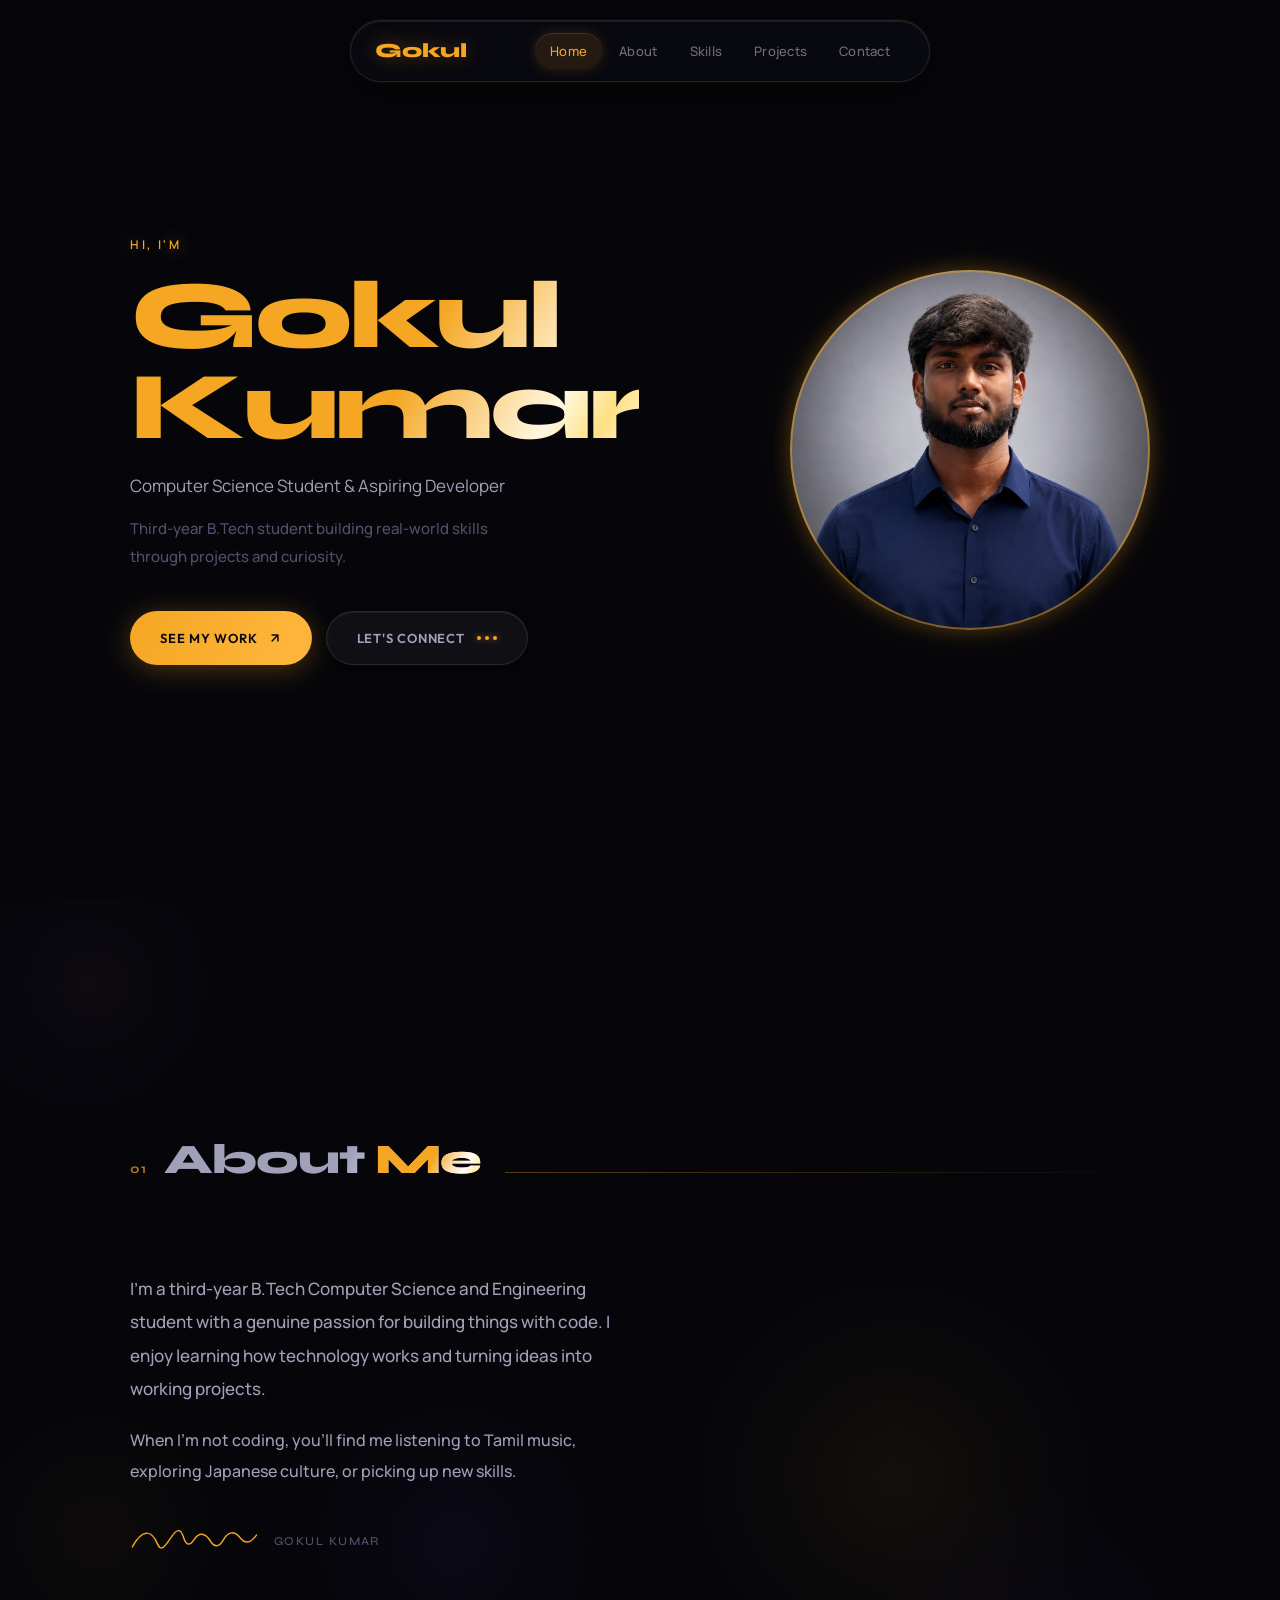
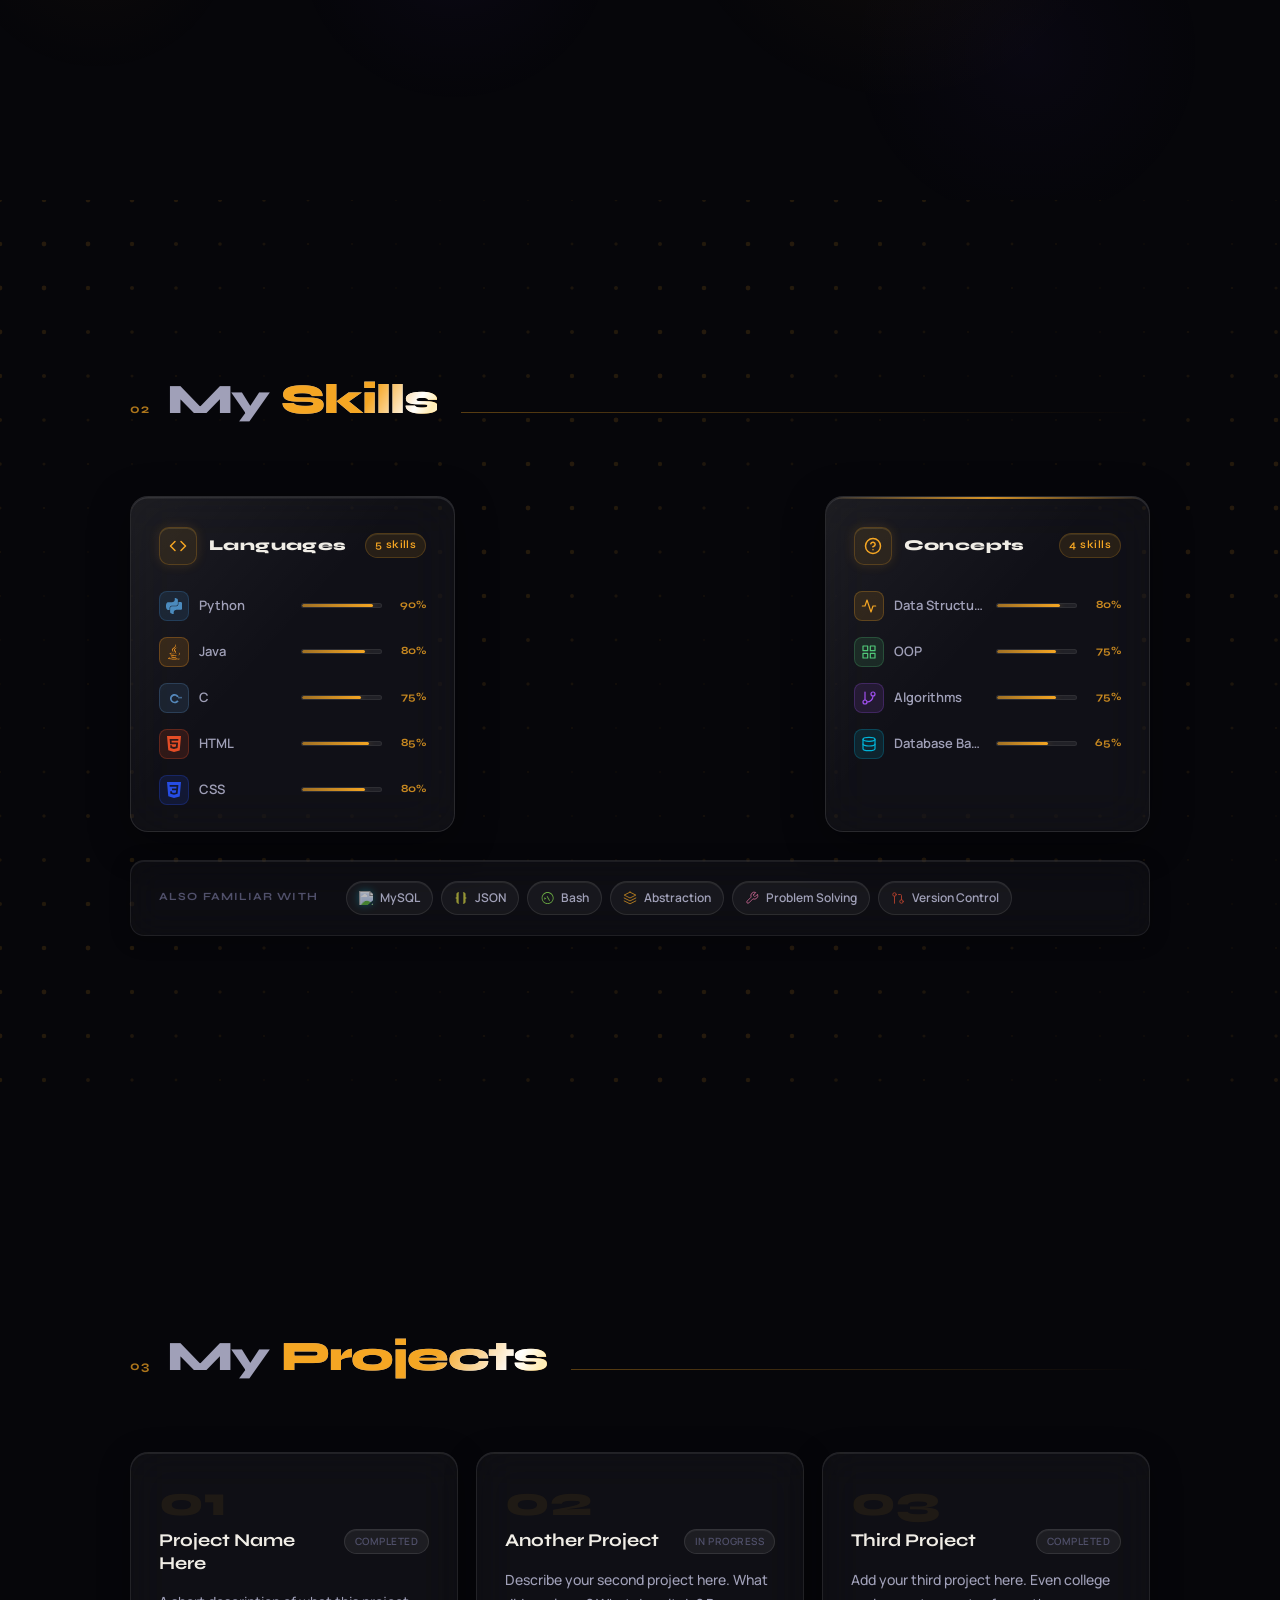
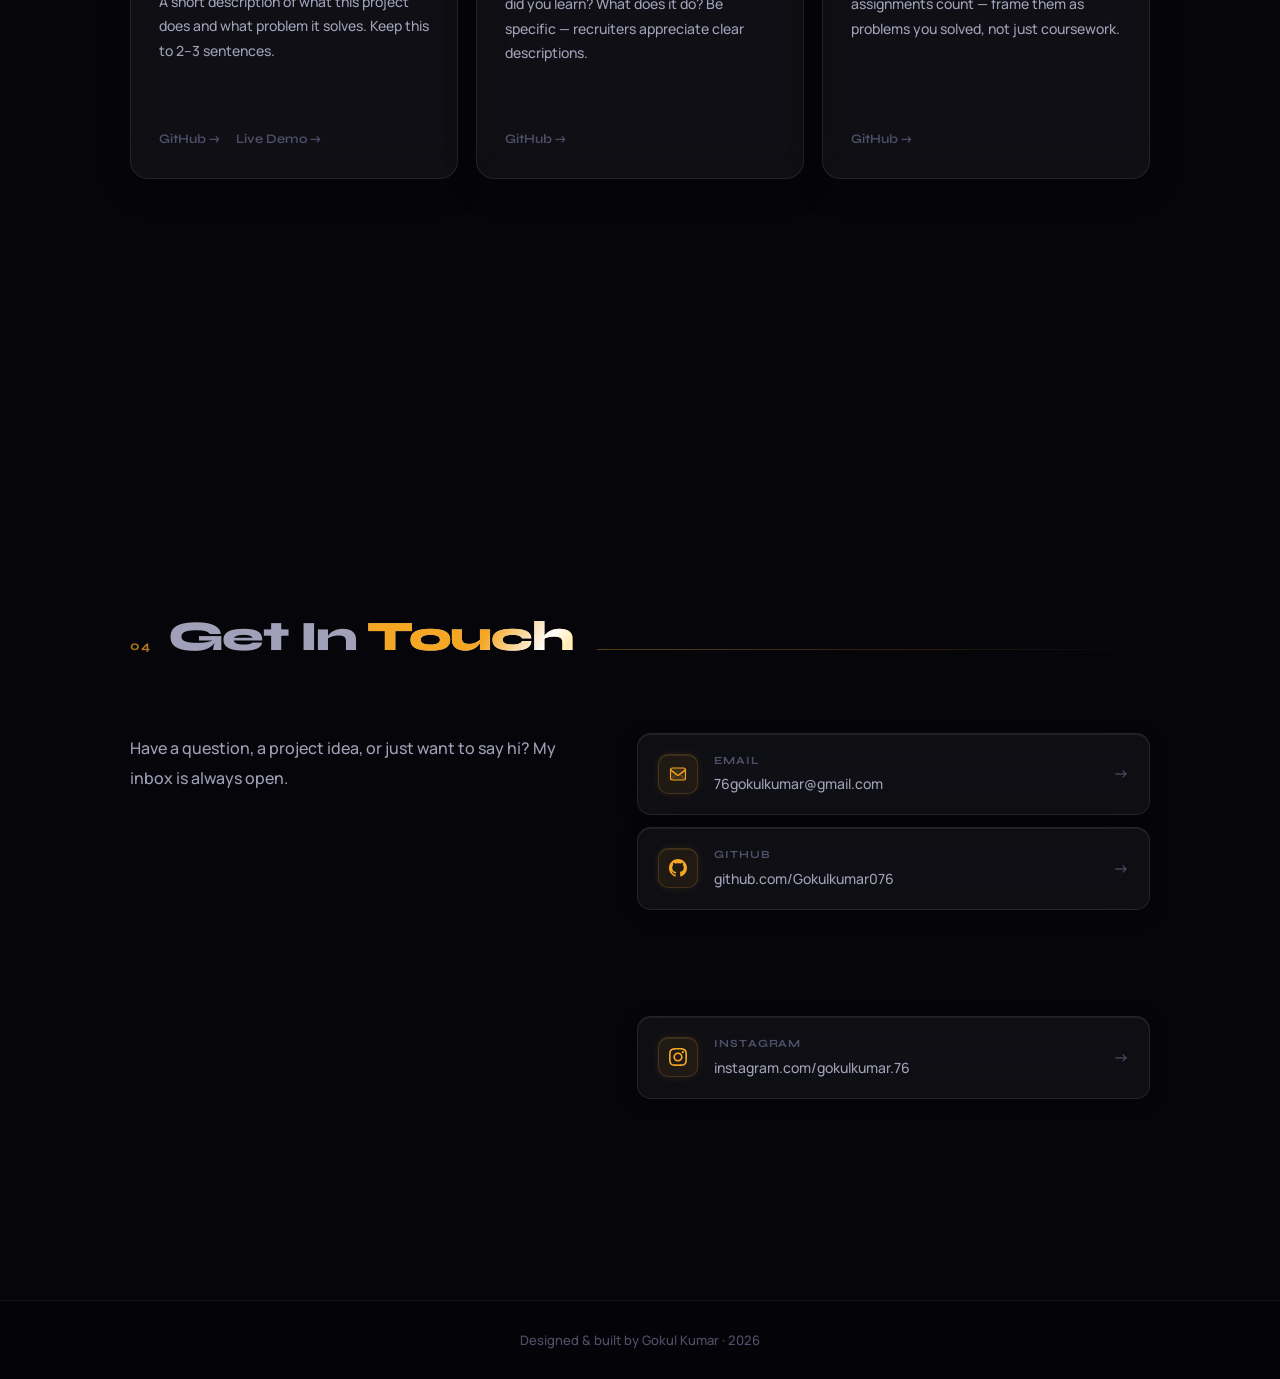
==== commit a5e04c1e: "Update portfolio.html" ====
--- a/portfolio.html
+++ b/portfolio.html
@@ -139,21 +139,21 @@
       <!-- FANNED ID-FILE STACK -->
       <div class="id-stack">
 
-        <div class="id-card id-card--1">
+                <div class="id-card id-card--1">
           <div class="id-card-inner">
             <div class="id-card-corner id-card-corner--tl"></div>
             <div class="id-card-corner id-card-corner--tr"></div>
             <div class="id-card-corner id-card-corner--bl"></div>
             <div class="id-card-corner id-card-corner--br"></div>
-            <span class="id-card-index">N&deg;01</span>
-            <span class="id-card-icon">🎓</span>
+            <span class="id-card-index">N&deg;03</span>
+            <span class="id-card-icon">💡</span>
             <div class="id-card-text">
-              <span class="id-card-label">Degree</span>
-              <span class="id-card-value">B.Tech CSE</span>
-            </div>
-          </div>
-        </div>
-
+              <span class="id-card-label">Focus</span>
+              <span class="id-card-value">Full-Stack Dev</span>
+            </div>
+          </div>
+        </div>
+        
         <div class="id-card id-card--2">
           <div class="id-card-inner">
             <div class="id-card-corner id-card-corner--tl"></div>
@@ -175,11 +175,11 @@
             <div class="id-card-corner id-card-corner--tr"></div>
             <div class="id-card-corner id-card-corner--bl"></div>
             <div class="id-card-corner id-card-corner--br"></div>
-            <span class="id-card-index">N&deg;03</span>
-            <span class="id-card-icon">💡</span>
+            <span class="id-card-index">N&deg;04</span>
+            <span class="id-card-icon">📍</span>
             <div class="id-card-text">
-              <span class="id-card-label">Focus</span>
-              <span class="id-card-value">Full-Stack Dev</span>
+              <span class="id-card-label">Location</span>
+              <span class="id-card-value">Tamil Nadu, India</span>
             </div>
           </div>
         </div>
@@ -190,11 +190,11 @@
             <div class="id-card-corner id-card-corner--tr"></div>
             <div class="id-card-corner id-card-corner--bl"></div>
             <div class="id-card-corner id-card-corner--br"></div>
-            <span class="id-card-index">N&deg;04</span>
-            <span class="id-card-icon">📍</span>
+            <span class="id-card-index">N&deg;01</span>
+            <span class="id-card-icon">🎓</span>
             <div class="id-card-text">
-              <span class="id-card-label">Location</span>
-              <span class="id-card-value">Tamil Nadu, India</span>
+              <span class="id-card-label">Degree</span>
+              <span class="id-card-value">B.Tech CSE</span>
             </div>
           </div>
         </div>
--- a/style.css
+++ b/style.css
@@ -495,17 +495,6 @@
 .about-lead.animate-in,
 .about-p.animate-in { opacity: 1; transform: translateY(0); }
 
-.about-dropcap {
-  float: left;
-  font-family: var(--font-heading);
-  font-size: 60px;
-  font-weight: 800;
-  line-height: 0.78;
-  color: var(--accent);
-  margin: 2px 10px 0 0;
-  text-shadow: 0 0 22px rgba(245,166,35,0.45);
-}
-
 .about-sign {
   display: flex;
   align-items: center;
@@ -521,8 +510,41 @@
   stroke-dasharray: 320;
   stroke-dashoffset: 320;
   transition: stroke-dashoffset 1.6s cubic-bezier(0.16,1,0.3,1);
-}
-.about-sign.animate-in .sign-path path { stroke-dashoffset: 0; }
+  filter: drop-shadow(0 0 0px rgba(245,166,35,0));
+}
+.about-sign.animate-in .sign-path path {
+  stroke-dashoffset: 0;
+  animation: signGlow 3s ease-in-out 1.8s infinite;
+}
+.about-sign:hover .sign-path path {
+  stroke-dashoffset: 0;
+  stroke: #ffdb80;
+  filter: drop-shadow(0 0 8px rgba(245,166,35,0.9));
+  animation: signTrace 0.8s cubic-bezier(0.16,1,0.3,1) forwards,
+             signGlowHover 1.5s ease-in-out 0.8s infinite;
+}
+@keyframes signGlow {
+  0%,100% { filter: drop-shadow(0 0 2px rgba(245,166,35,0.3)); }
+  50%     { filter: drop-shadow(0 0 10px rgba(245,166,35,0.75)); }
+}
+@keyframes signGlowHover {
+  0%,100% { filter: drop-shadow(0 0 6px rgba(245,166,35,0.7)); stroke: #f5a623; }
+  50%     { filter: drop-shadow(0 0 16px rgba(245,166,35,1)); stroke: #ffe082; }
+}
+@keyframes signTrace {
+  from { stroke-dashoffset: 320; }
+  to   { stroke-dashoffset: 0; }
+}
+.about-sign .sign-path { cursor: pointer; }
+.sign-label {
+  font-family: var(--font-heading);
+  font-size: 12px;
+  letter-spacing: 0.12em;
+  text-transform: uppercase;
+  color: var(--text-muted);
+  transition: color 0.3s ease;
+}
+.about-sign:hover .sign-label { color: var(--accent); }}
 .sign-label {
   font-family: var(--font-heading);
   font-size: 12px;
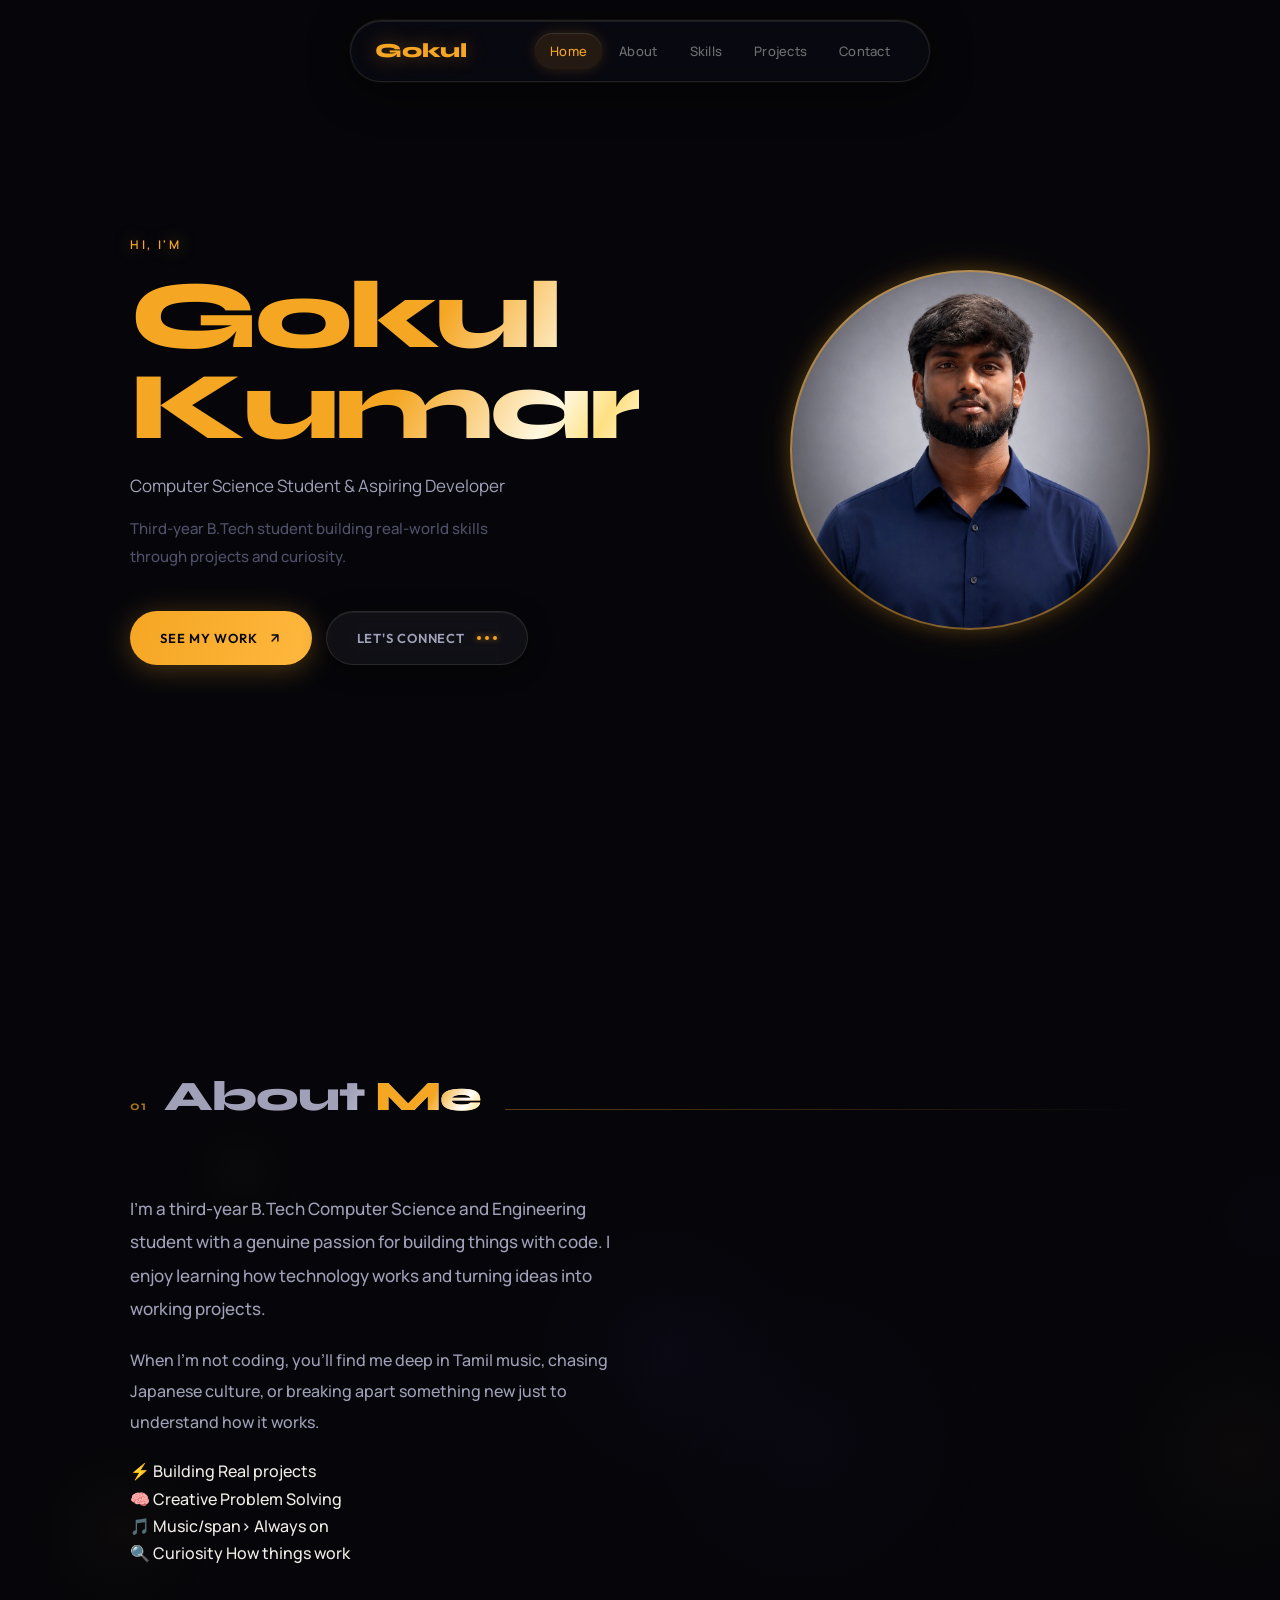
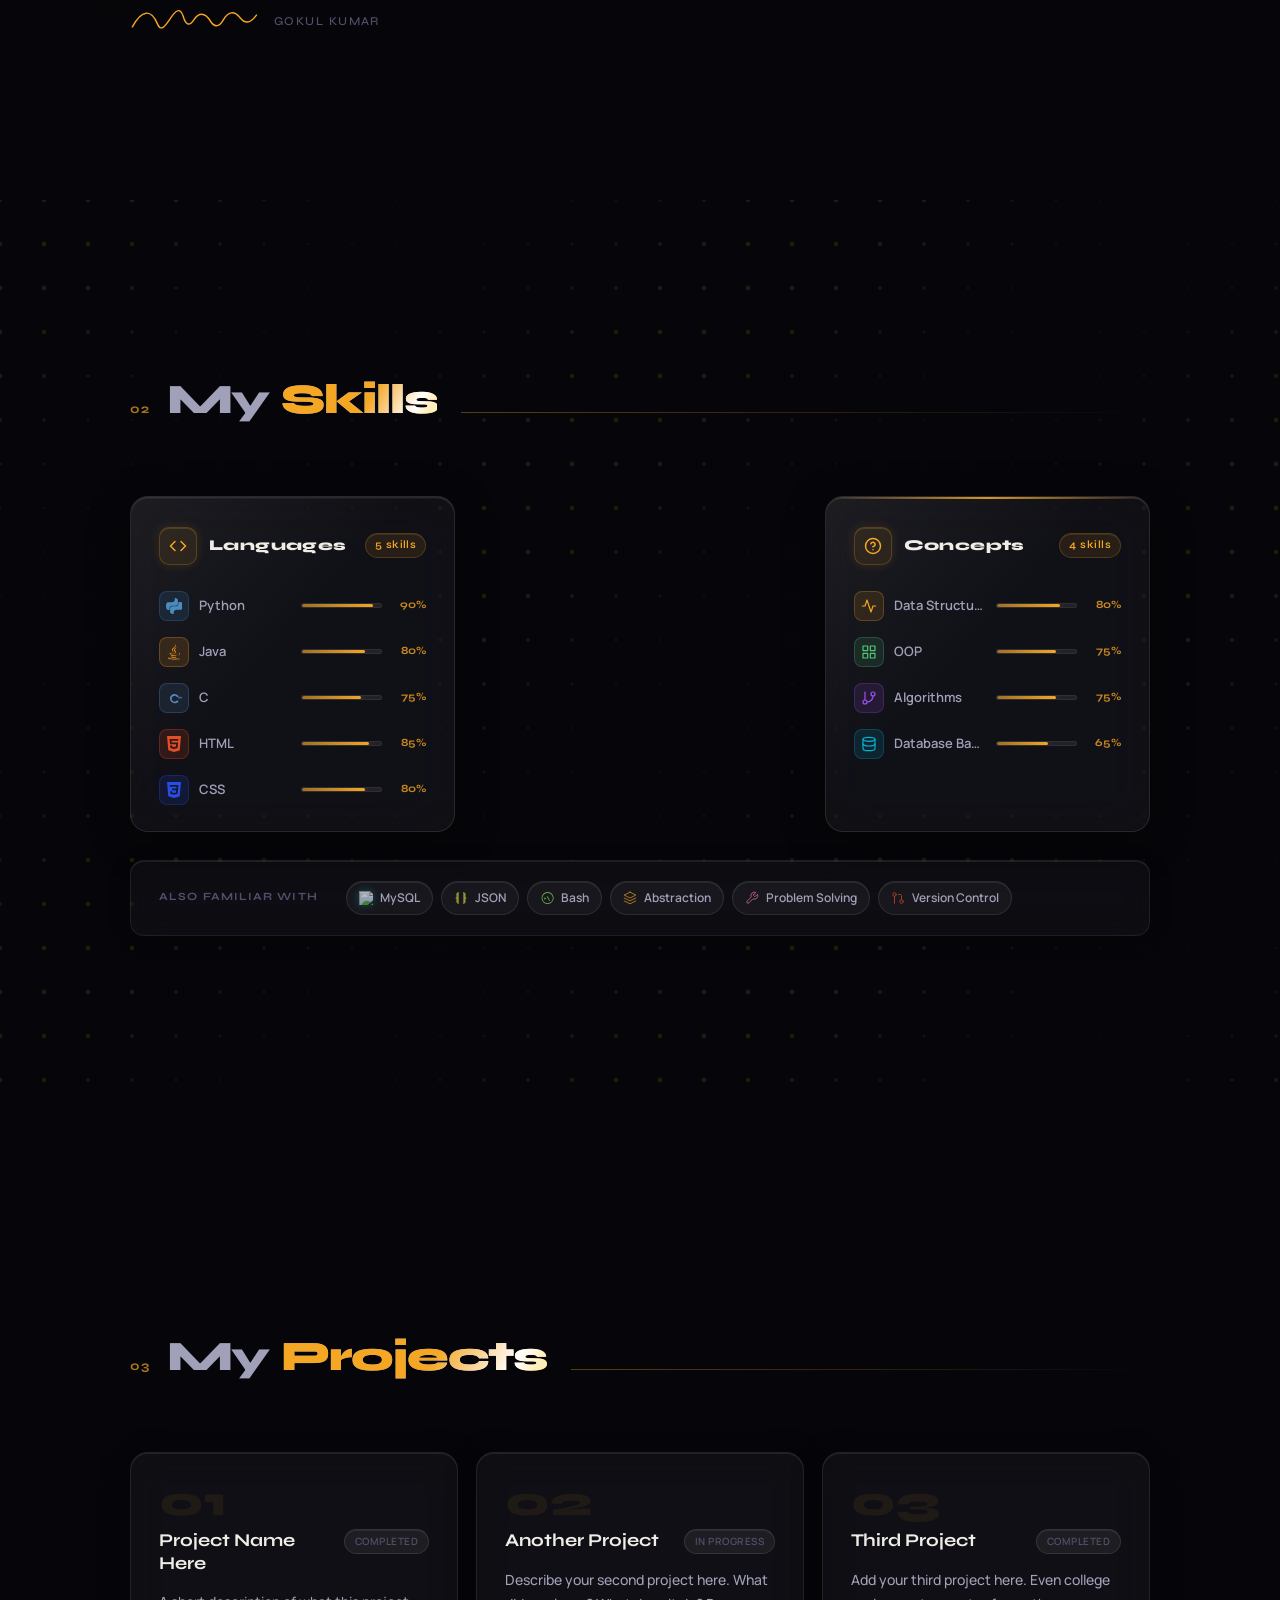
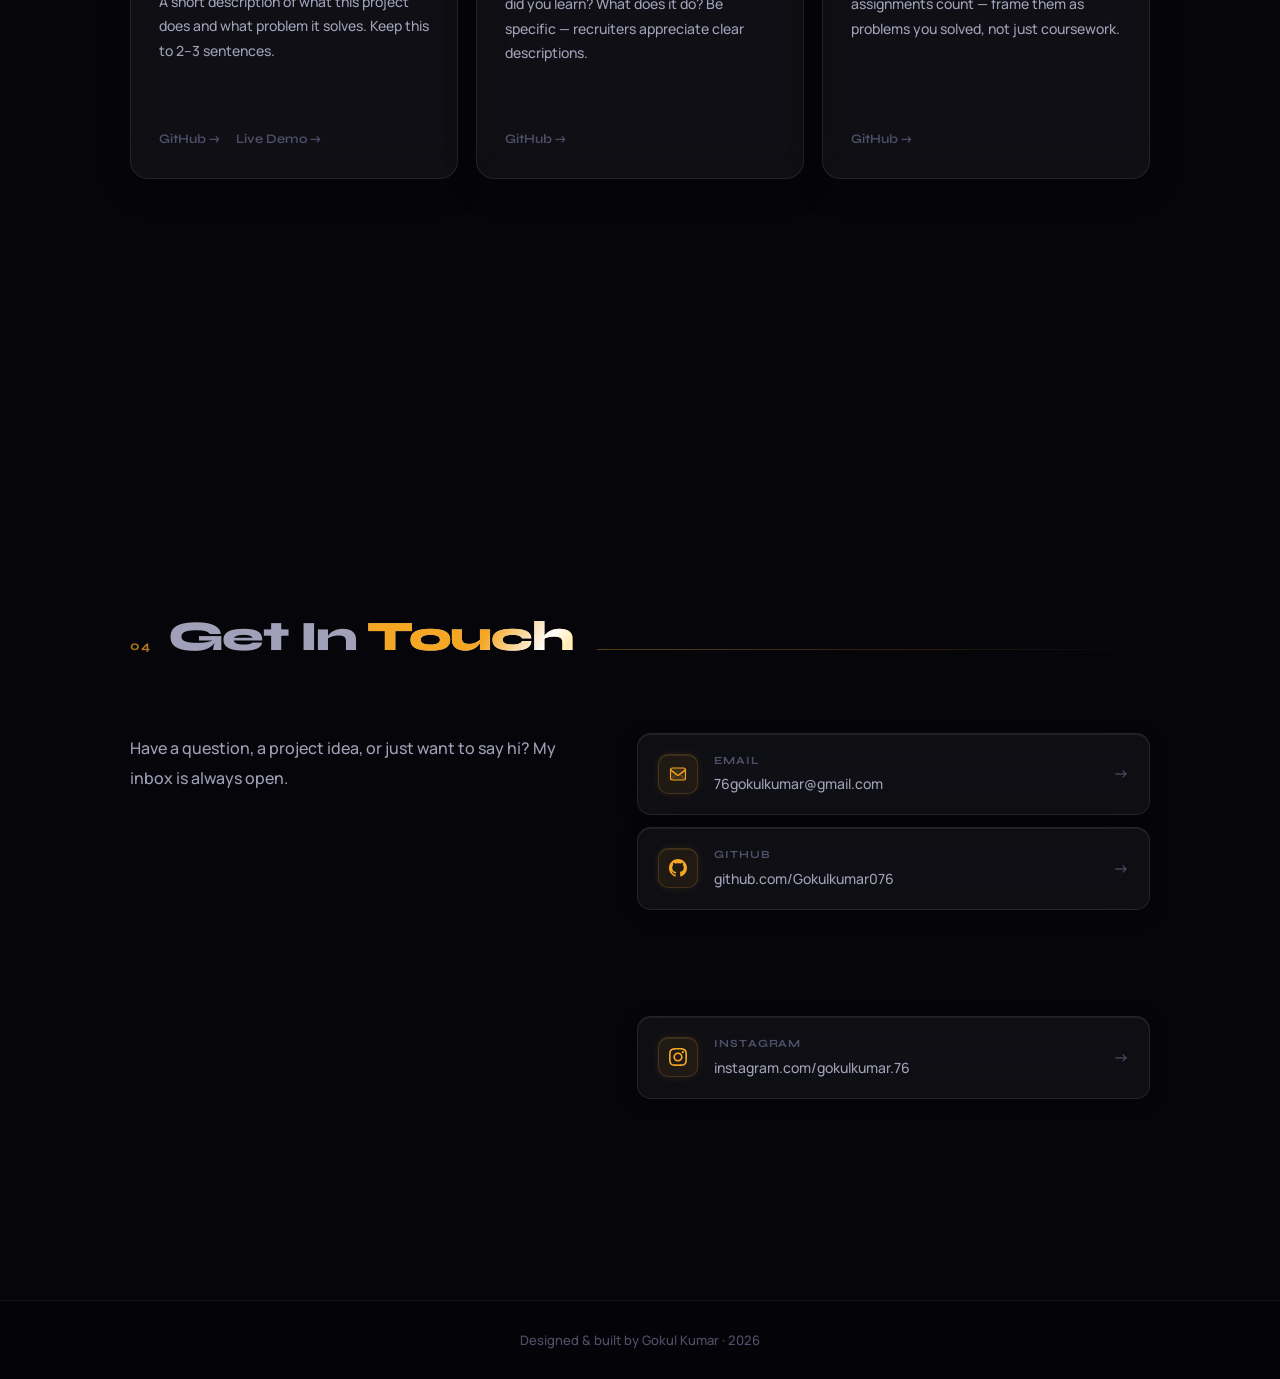
==== commit 07a4187b: "Update portfolio.html" ====
--- a/portfolio.html
+++ b/portfolio.html
@@ -126,8 +126,30 @@
       <!-- NARRATIVE -->
       <div class="dossier-narrative">
         <p class="about-lead">I'm a third-year B.Tech Computer Science and Engineering student with a genuine passion for building things with code. I enjoy learning how technology works and turning ideas into working projects.</p>
-        <p class="about-p">When I'm not coding, you'll find me listening to Tamil music, exploring Japanese culture, or picking up new skills.</p>
-
+        <p class="about-p">When I'm not coding, you'll find me deep in Tamil music, chasing Japanese culture, or breaking apart something new just to understand how it works.</p>
+
+<div class="about-interests">
+  <div class="about-interest-chip" style="--chip-delay:0s">
+    <span class="chip-icon">⚡</span>
+    <span class="chip-label">Building</span>
+    <span class="chip-sub">Real projects</span>
+  </div>
+  <div class="about-interest-chip" style="--chip-delay:0.1s">
+    <span class="chip-icon">🧠</span>
+    <span class="chip-label">Creative</span>
+    <span class="chip-sub">Problem Solving</span>
+  </div>
+  <div class="about-interest-chip" style="--chip-delay:0.2s">
+    <span class="chip-icon">🎵</span>
+    <span class="chip-label">Music/span>
+    <span class="chip-sub">Always on</span>
+  </div>
+  <div class="about-interest-chip" style="--chip-delay:0.3s">
+    <span class="chip-icon">🔍</span>
+    <span class="chip-label">Curiosity</span>
+    <span class="chip-sub">How things work</span>
+  </div>
+</div>
         <div class="about-sign">
           <svg class="sign-path" viewBox="0 0 220 60" fill="none" xmlns="http://www.w3.org/2000/svg">
             <path d="M4 40 C 20 10, 36 10, 46 34 C 54 54, 64 30, 74 18 C 80 10, 86 10, 90 22 C 94 36, 100 40, 108 28 C 116 16, 126 14, 136 30 C 142 40, 150 42, 158 28 C 166 14, 176 12, 186 24 C 194 34, 202 36, 214 20" stroke="#f5a623" stroke-width="2.4" stroke-linecap="round"/>
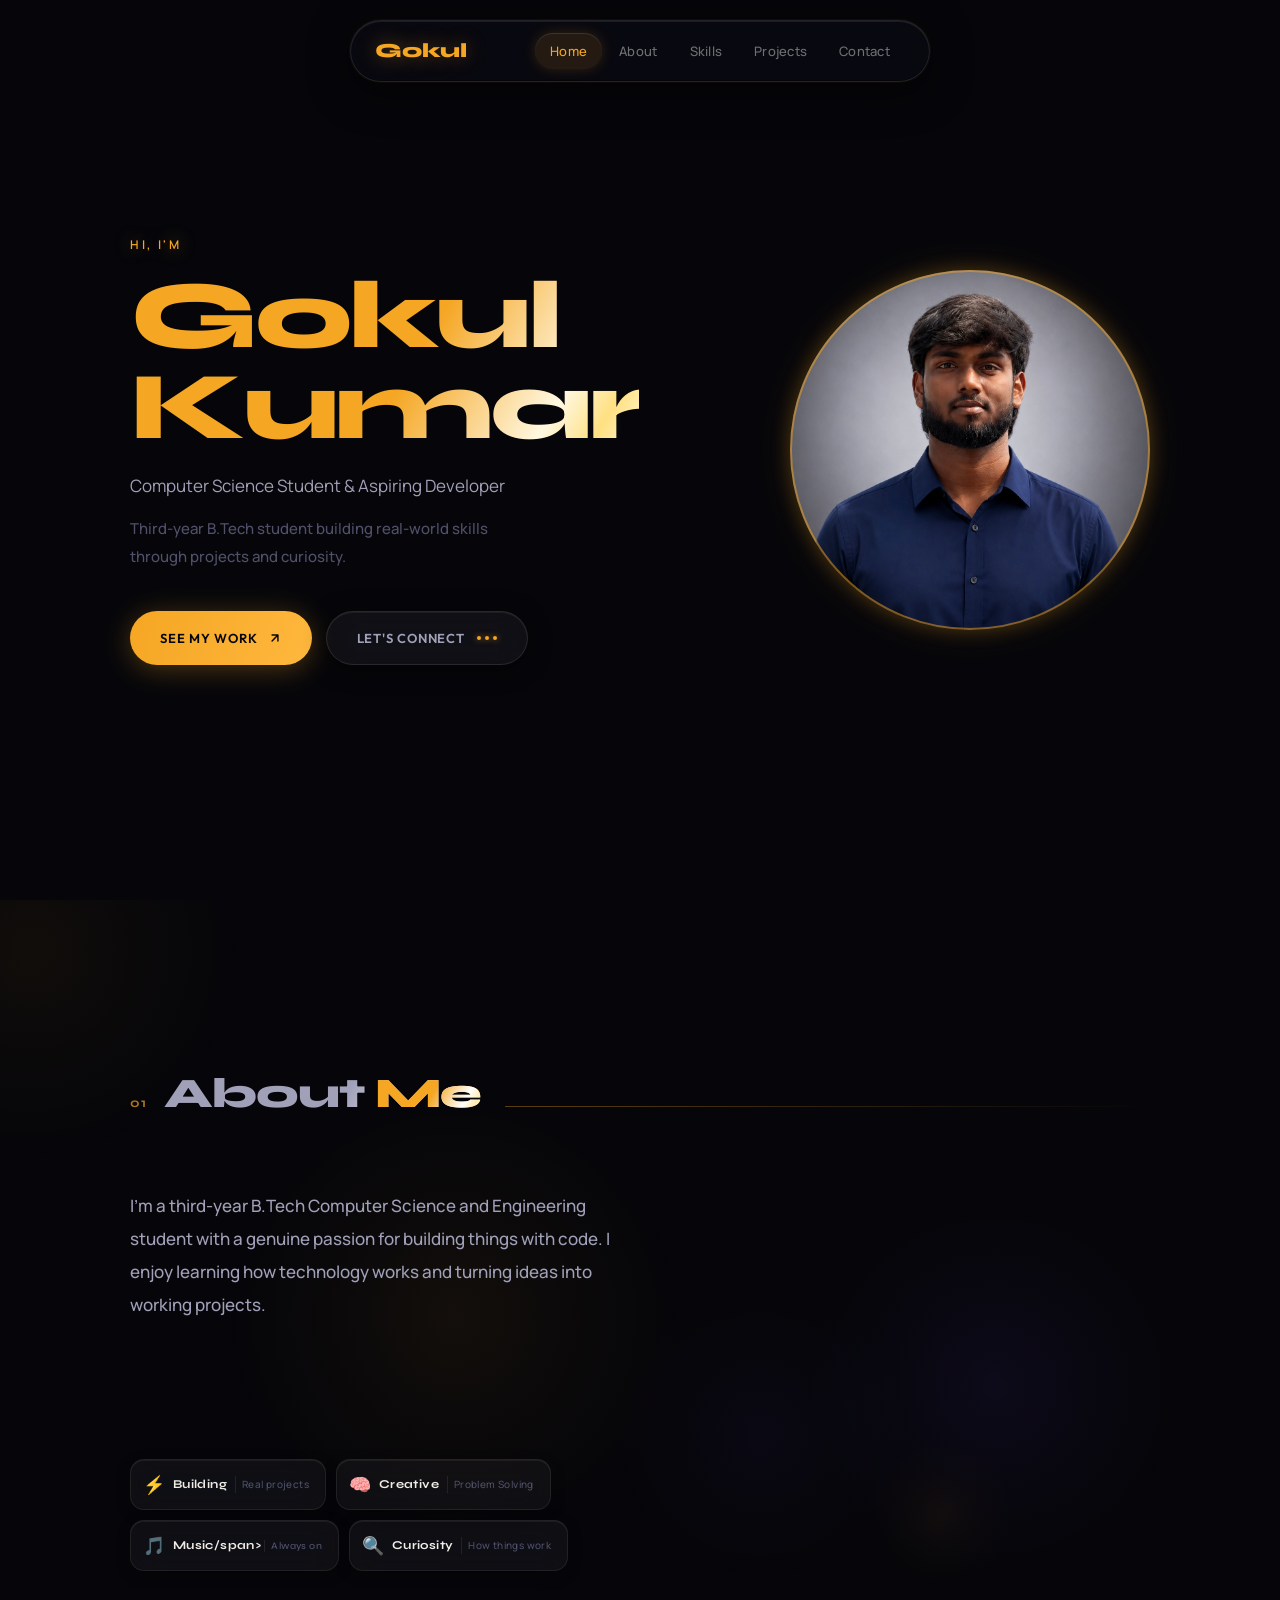
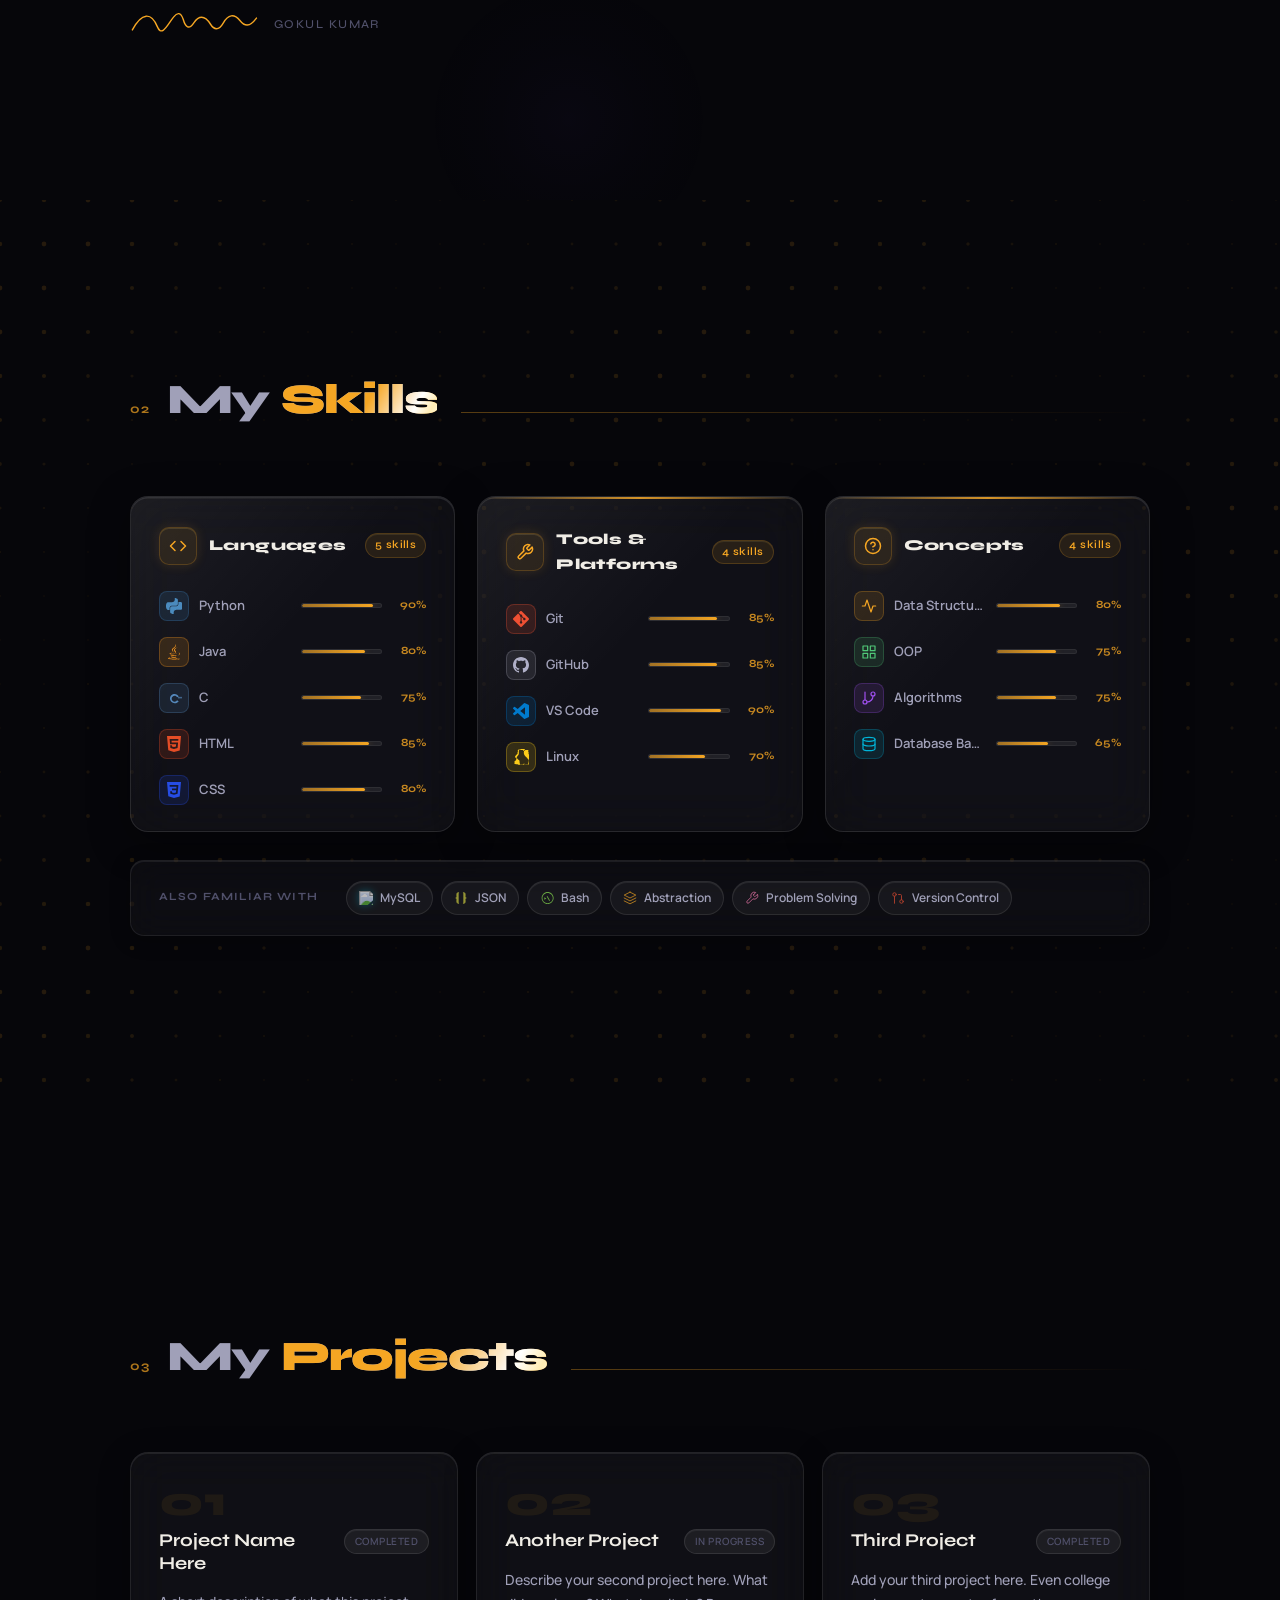
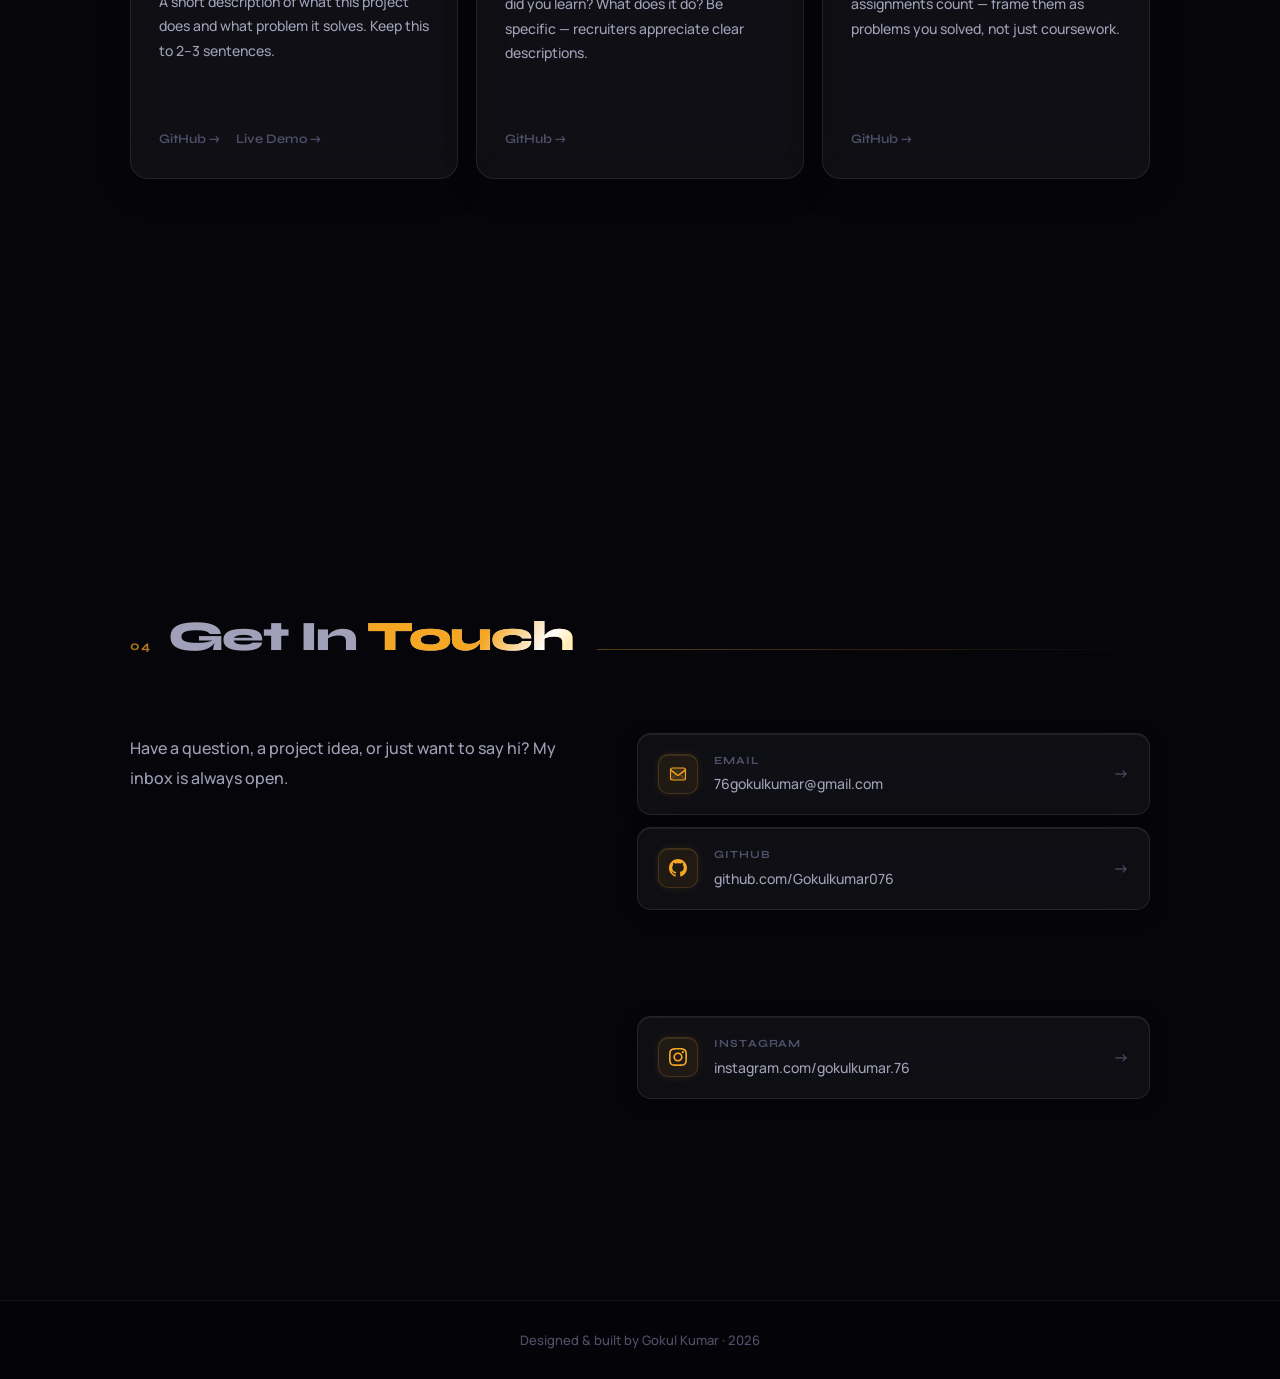
==== commit 9750f90a: "Update portfolio.html" ====
--- a/portfolio.html
+++ b/portfolio.html
@@ -650,7 +650,7 @@
     els.forEach(el => obs.observe(el));
   }
 
-  makeObs('.about-lead, .about-p', 0.2, (el, i) => i * 150);
+  makeObs('.about-lead, .about-p, .about-interests', 0.2, (el, i) => i * 150);
   makeObs('.about-sign',      0.3, () => 200);
   makeObs('.skill-category',  0.2, (el, i) => i * 150);
   makeObs('.skill-tags .tag', 0.3, (el, i) => i * 55);
--- a/style.css
+++ b/style.css
@@ -1189,3 +1189,101 @@
   animation: shinyMove var(--shine-speed, 3.5s) linear infinite;
   text-shadow: none;
 }
+/* ══════════════════════════════════════════════
+   ABOUT — Interest chips + enhancements
+══════════════════════════════════════════════ */
+.about-interests {
+  display: flex;
+  flex-wrap: wrap;
+  gap: 10px;
+  margin-top: 24px;
+  opacity: 0;
+  transform: translateY(16px);
+  transition: opacity 0.6s ease 0.2s, transform 0.6s ease 0.2s;
+}
+.about-lead.animate-in ~ .about-p.animate-in ~ .about-interests,
+.about-interests.animate-in {
+  opacity: 1;
+  transform: translateY(0);
+}
+
+.about-interest-chip {
+  display: flex;
+  align-items: center;
+  gap: 8px;
+  padding: 9px 16px 9px 12px;
+  background: rgba(255,255,255,0.038);
+  backdrop-filter: blur(16px) saturate(1.5);
+  -webkit-backdrop-filter: blur(16px) saturate(1.5);
+  border: 1px solid rgba(255,255,255,0.08);
+  border-radius: var(--radius-md);
+  position: relative;
+  overflow: hidden;
+  cursor: default;
+  transition: all 0.32s cubic-bezier(0.34,1.2,0.64,1);
+  animation: chipEntrance 0.55s cubic-bezier(0.16,1,0.3,1) both;
+  animation-delay: calc(0.55s + var(--chip-delay, 0s));
+  box-shadow: inset 0 1px 0 rgba(255,255,255,0.06), 0 4px 14px rgba(0,0,0,0.28);
+}
+
+@keyframes chipEntrance {
+  from { opacity: 0; transform: translateY(14px) scale(0.93); }
+  to   { opacity: 1; transform: translateY(0) scale(1); }
+}
+
+/* Amber top-edge shimmer on hover — matches card language */
+.about-interest-chip::before {
+  content: '';
+  position: absolute;
+  top: 0; left: 0; right: 0;
+  height: 1px;
+  background: linear-gradient(90deg, transparent, var(--accent), transparent);
+  opacity: 0;
+  transition: opacity 0.35s ease;
+}
+.about-interest-chip:hover::before { opacity: 1; }
+.about-interest-chip:hover {
+  border-color: rgba(245,166,35,0.22);
+  background: rgba(255,255,255,0.065);
+  transform: translateY(-4px) scale(1.03);
+  box-shadow:
+    inset 0 1px 0 rgba(255,255,255,0.10),
+    0 0 20px rgba(245,166,35,0.10),
+    0 12px 28px rgba(0,0,0,0.38);
+}
+
+.chip-icon {
+  font-size: 18px;
+  transition: transform 0.3s cubic-bezier(0.34,1.4,0.64,1);
+  flex-shrink: 0;
+}
+.about-interest-chip:hover .chip-icon {
+  transform: scale(1.2) rotate(-5deg);
+}
+
+.chip-label {
+  font-family: var(--font-heading);
+  font-size: 12px;
+  font-weight: 700;
+  color: var(--text-primary);
+  letter-spacing: 0.03em;
+  transition: color 0.25s ease;
+}
+.about-interest-chip:hover .chip-label { color: var(--accent); }
+
+.chip-sub {
+  font-size: 10px;
+  color: var(--text-muted);
+  font-weight: 500;
+  letter-spacing: 0.04em;
+  transition: color 0.25s ease;
+  padding-left: 6px;
+  border-left: 1px solid rgba(255,255,255,0.08);
+}
+.about-interest-chip:hover .chip-sub { color: var(--text-secondary); }
+
+@media (max-width: 768px) {
+  .about-interests { gap: 8px; }
+  .about-interest-chip { padding: 8px 12px 8px 10px; }
+  .chip-sub { display: none; }
+}
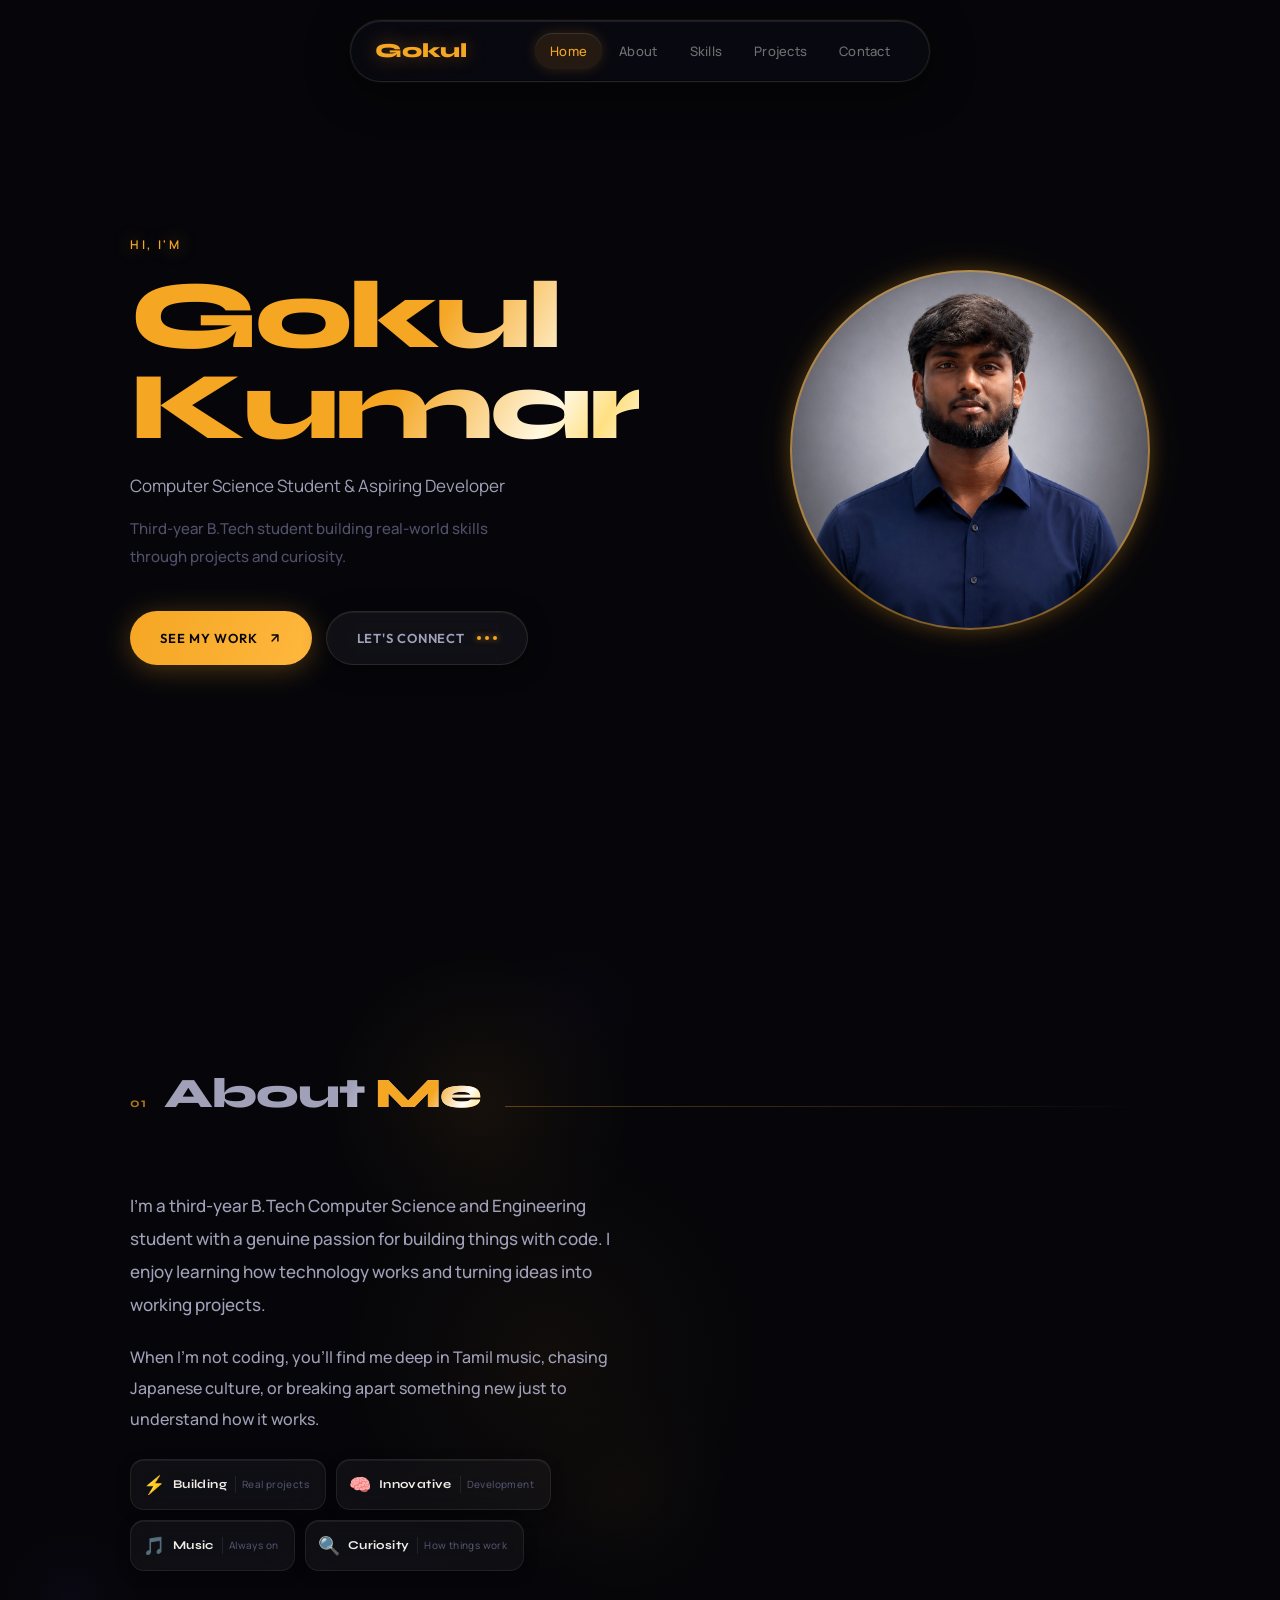
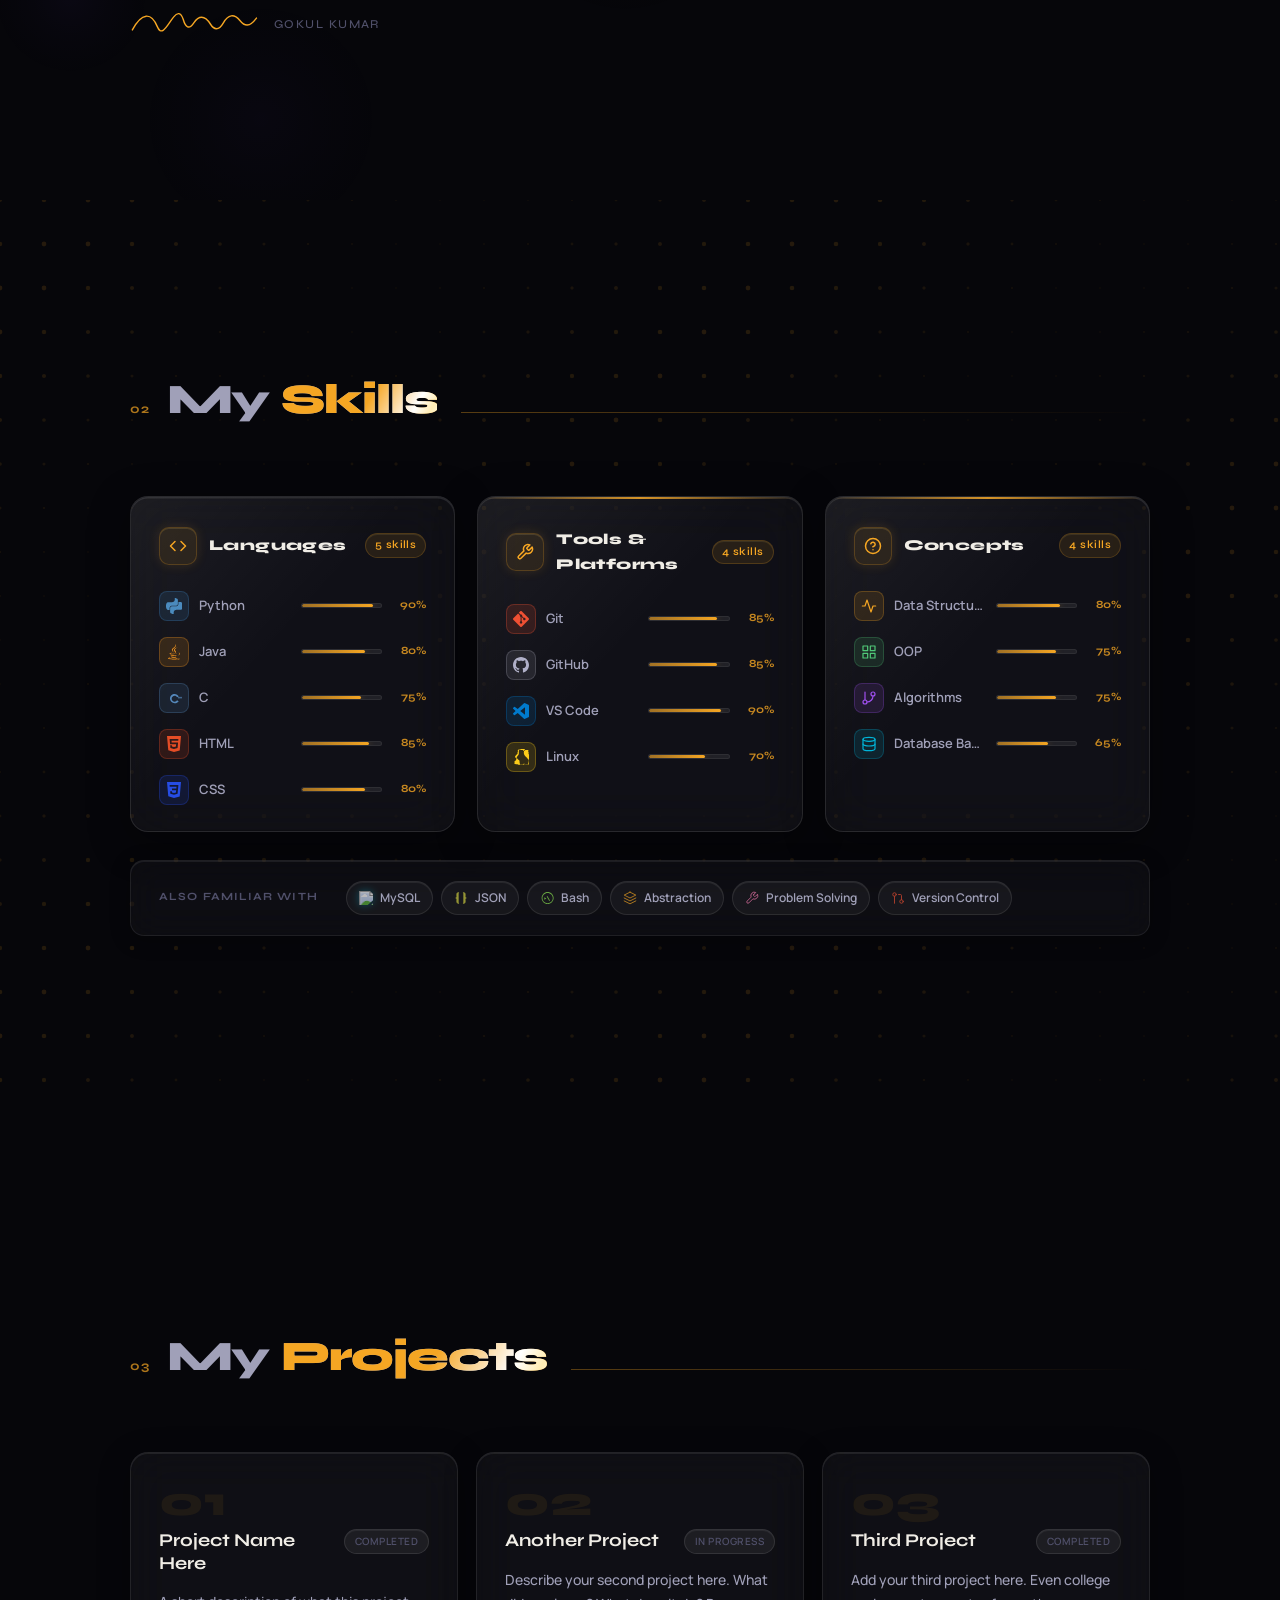
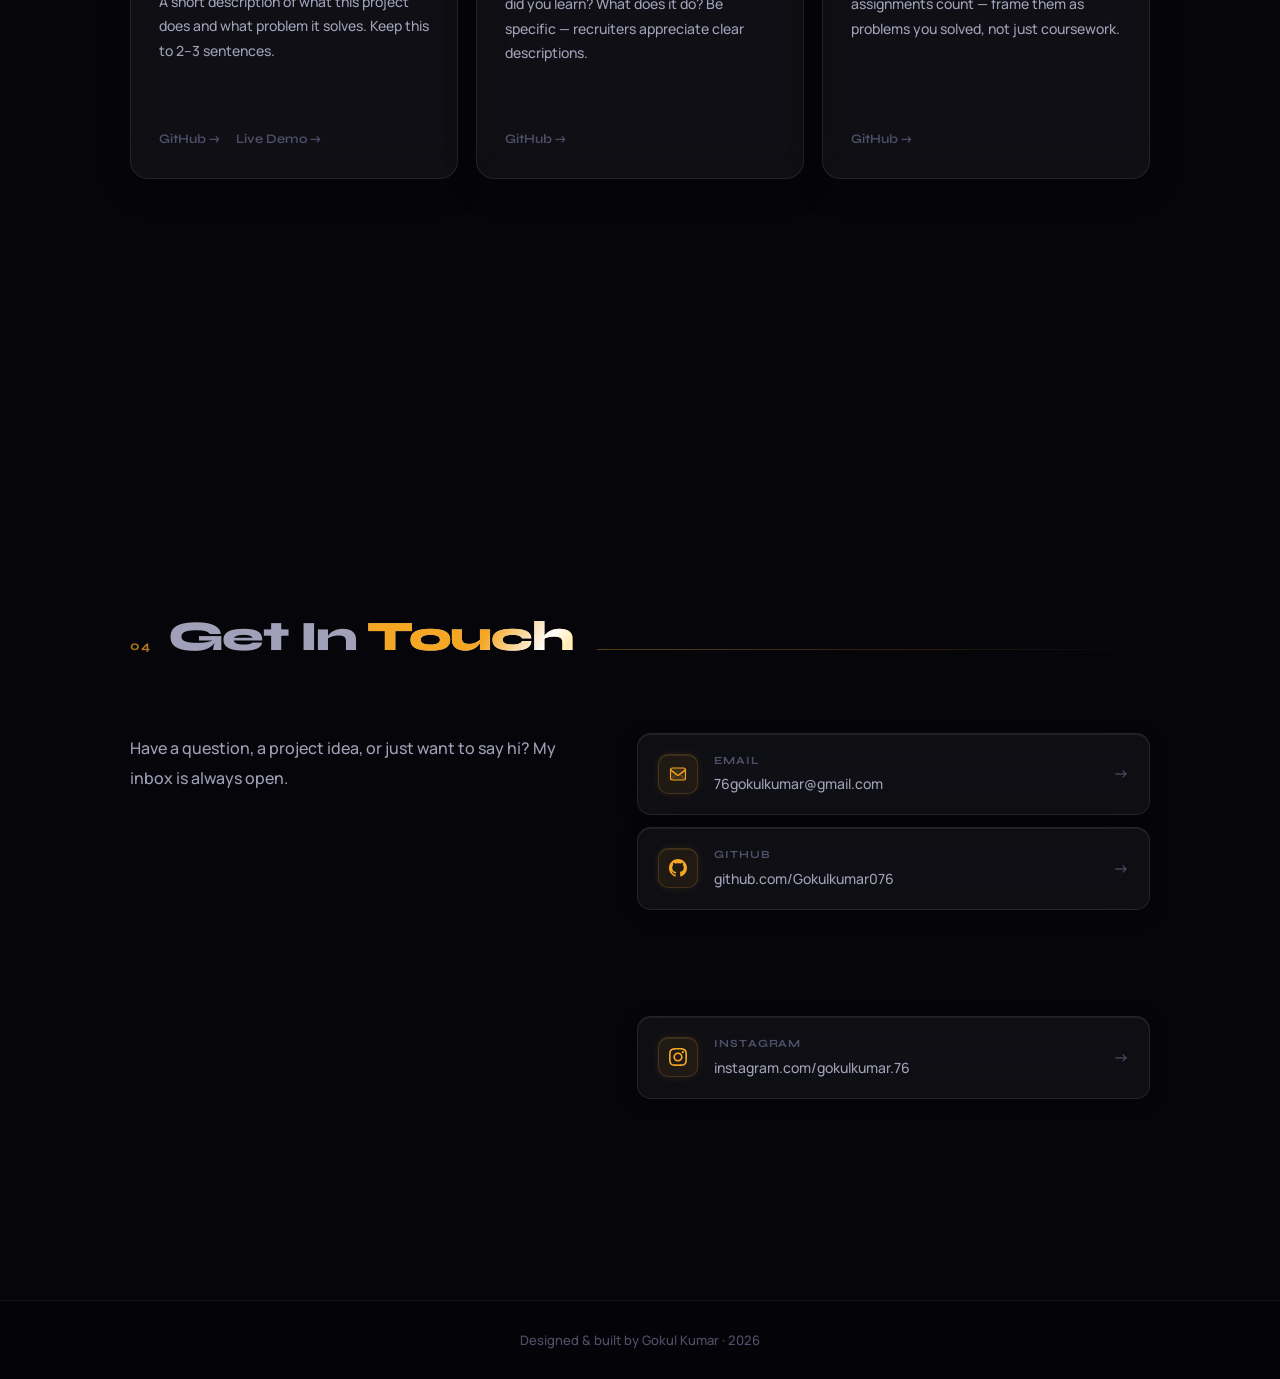
==== commit 29d60898: "Update portfolio.html" ====
--- a/portfolio.html
+++ b/portfolio.html
@@ -136,12 +136,12 @@
   </div>
   <div class="about-interest-chip" style="--chip-delay:0.1s">
     <span class="chip-icon">🧠</span>
-    <span class="chip-label">Creative</span>
-    <span class="chip-sub">Problem Solving</span>
+    <span class="chip-label">Innovative</span>
+    <span class="chip-sub">Development</span>
   </div>
   <div class="about-interest-chip" style="--chip-delay:0.2s">
     <span class="chip-icon">🎵</span>
-    <span class="chip-label">Music/span>
+    <span class="chip-label">Music</span>
     <span class="chip-sub">Always on</span>
   </div>
   <div class="about-interest-chip" style="--chip-delay:0.3s">
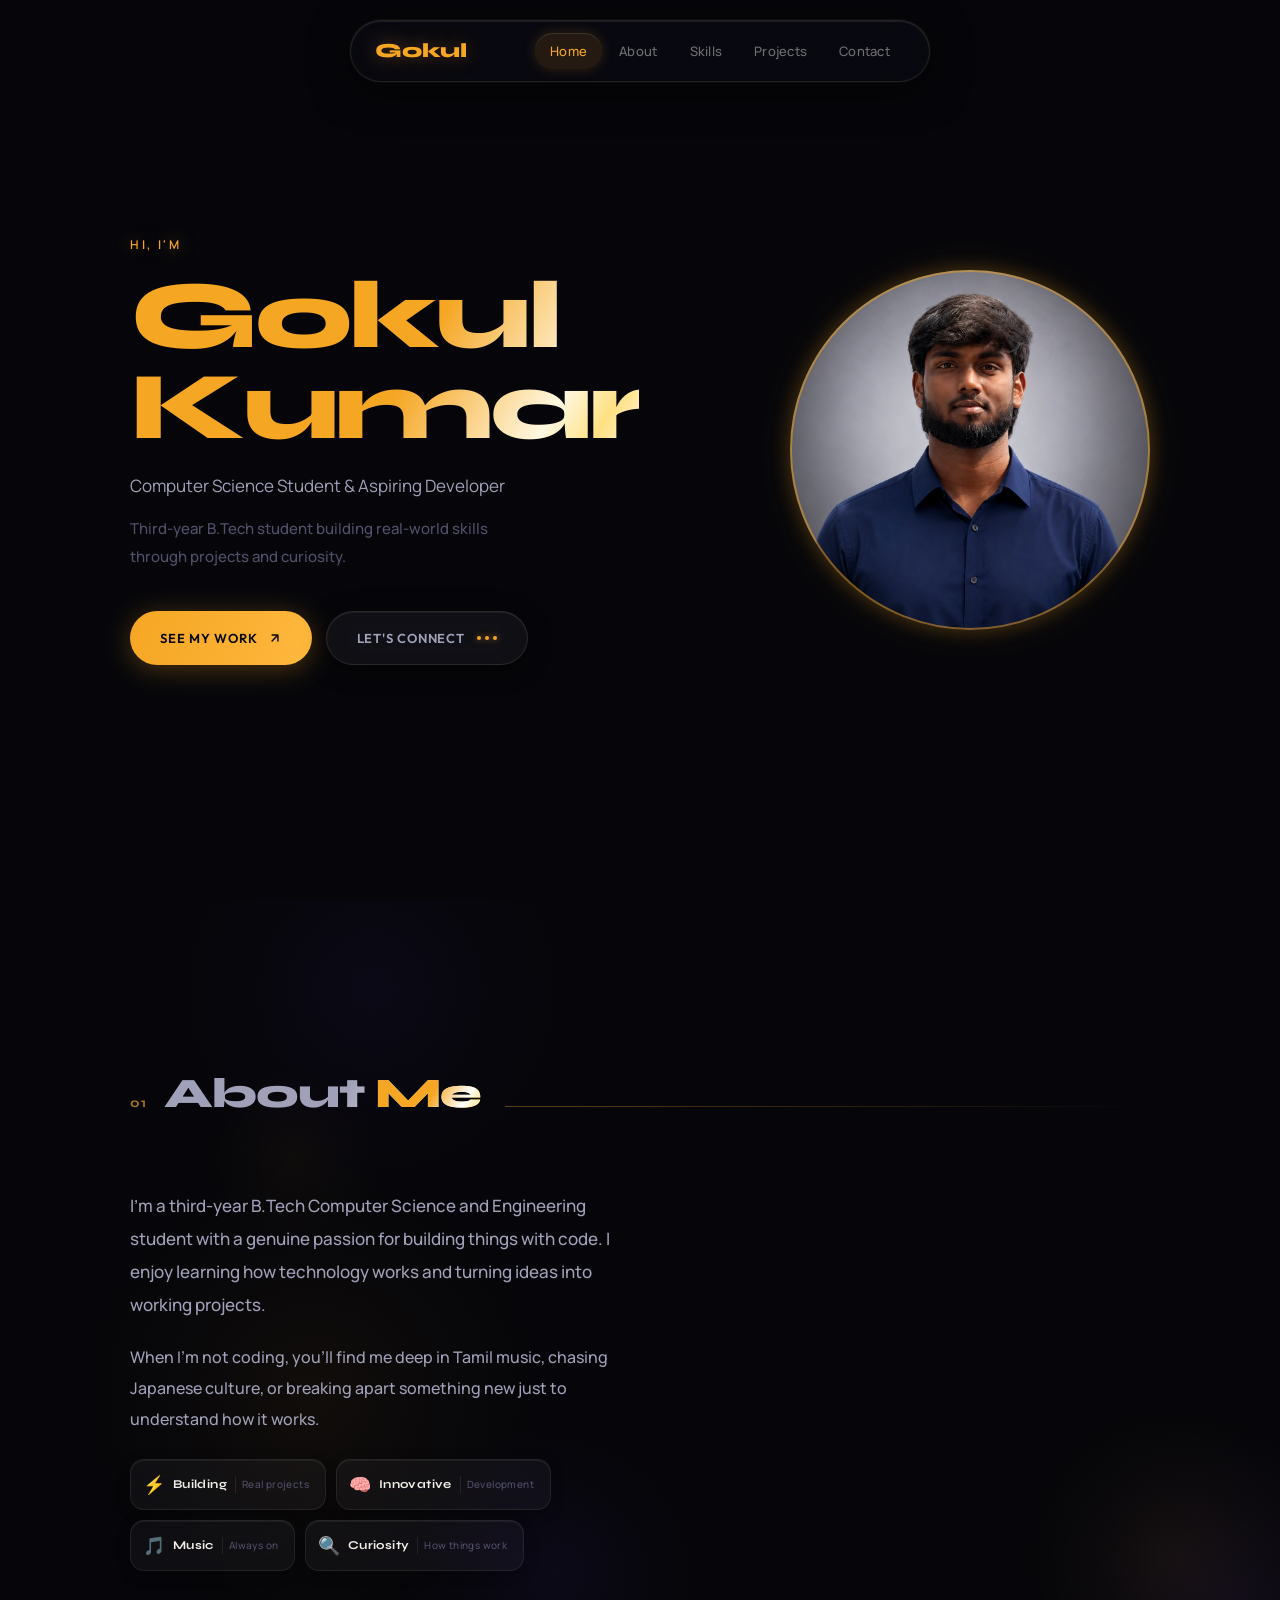
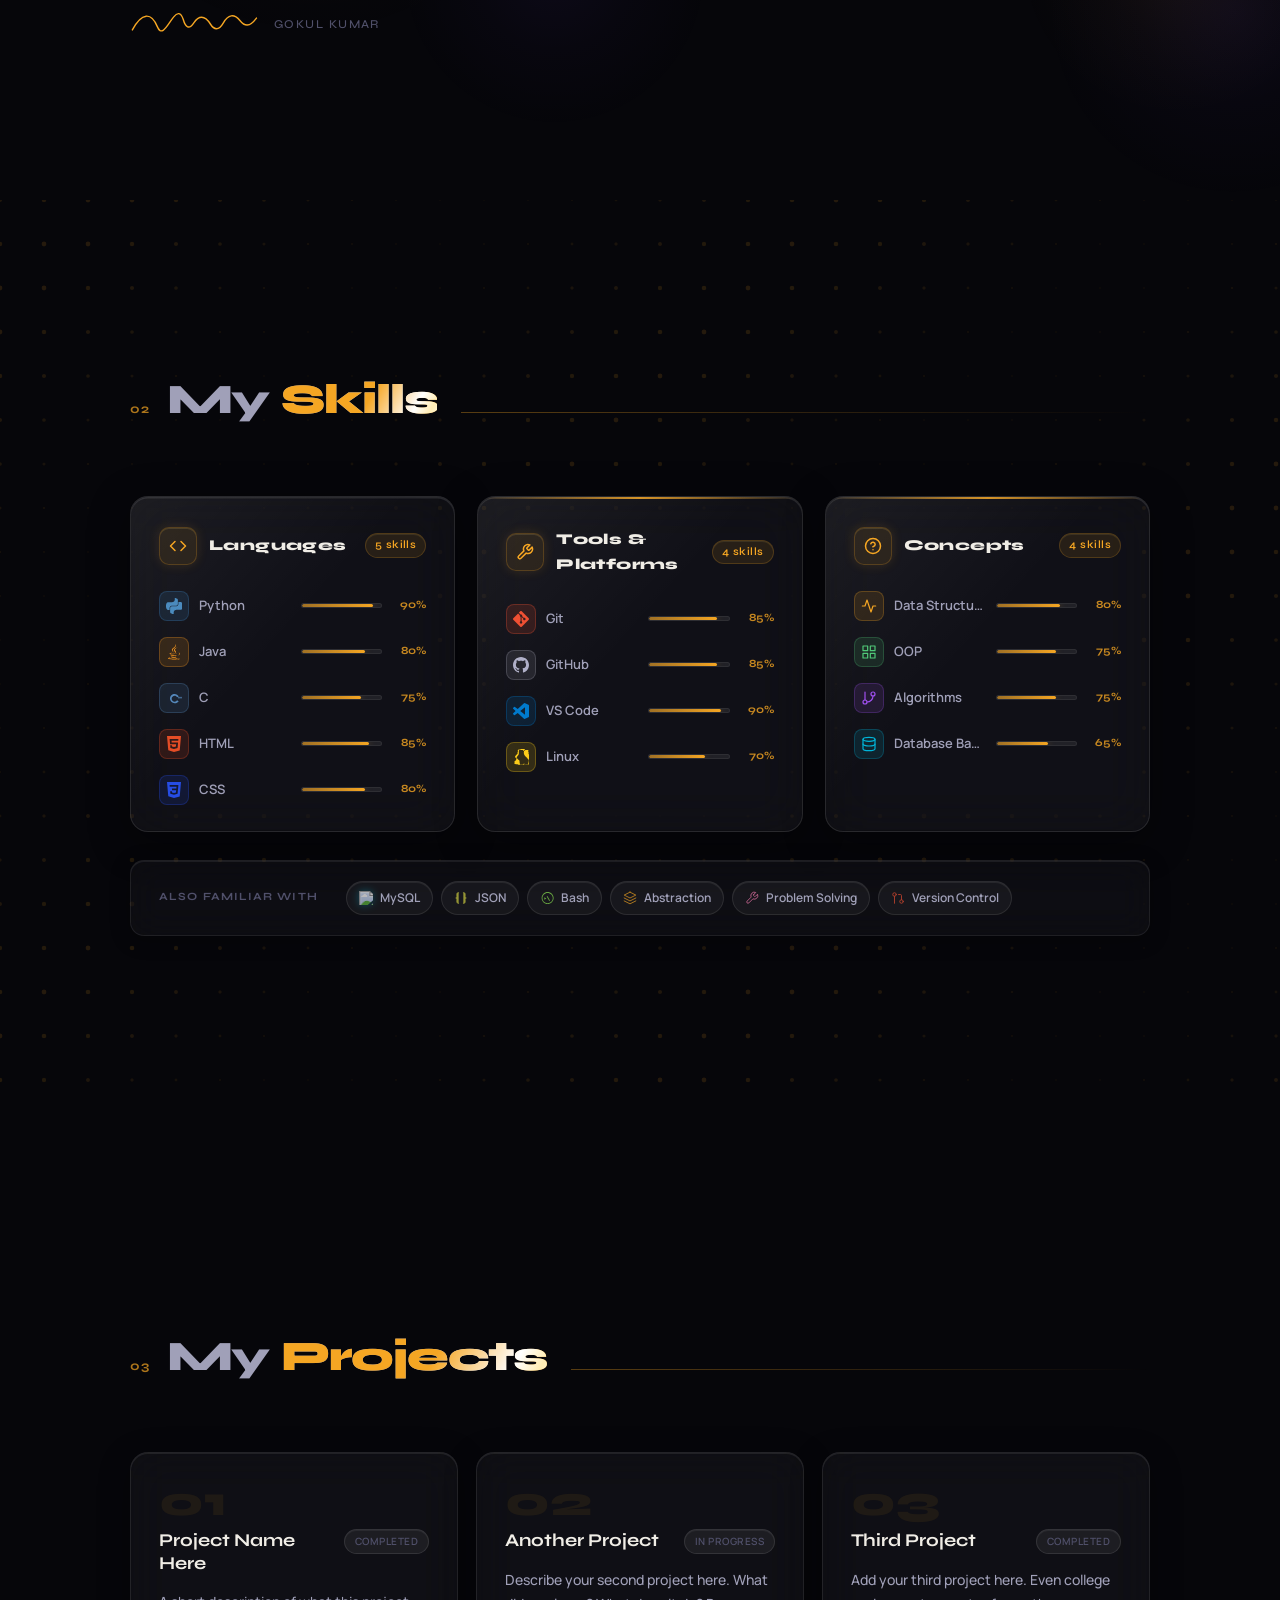
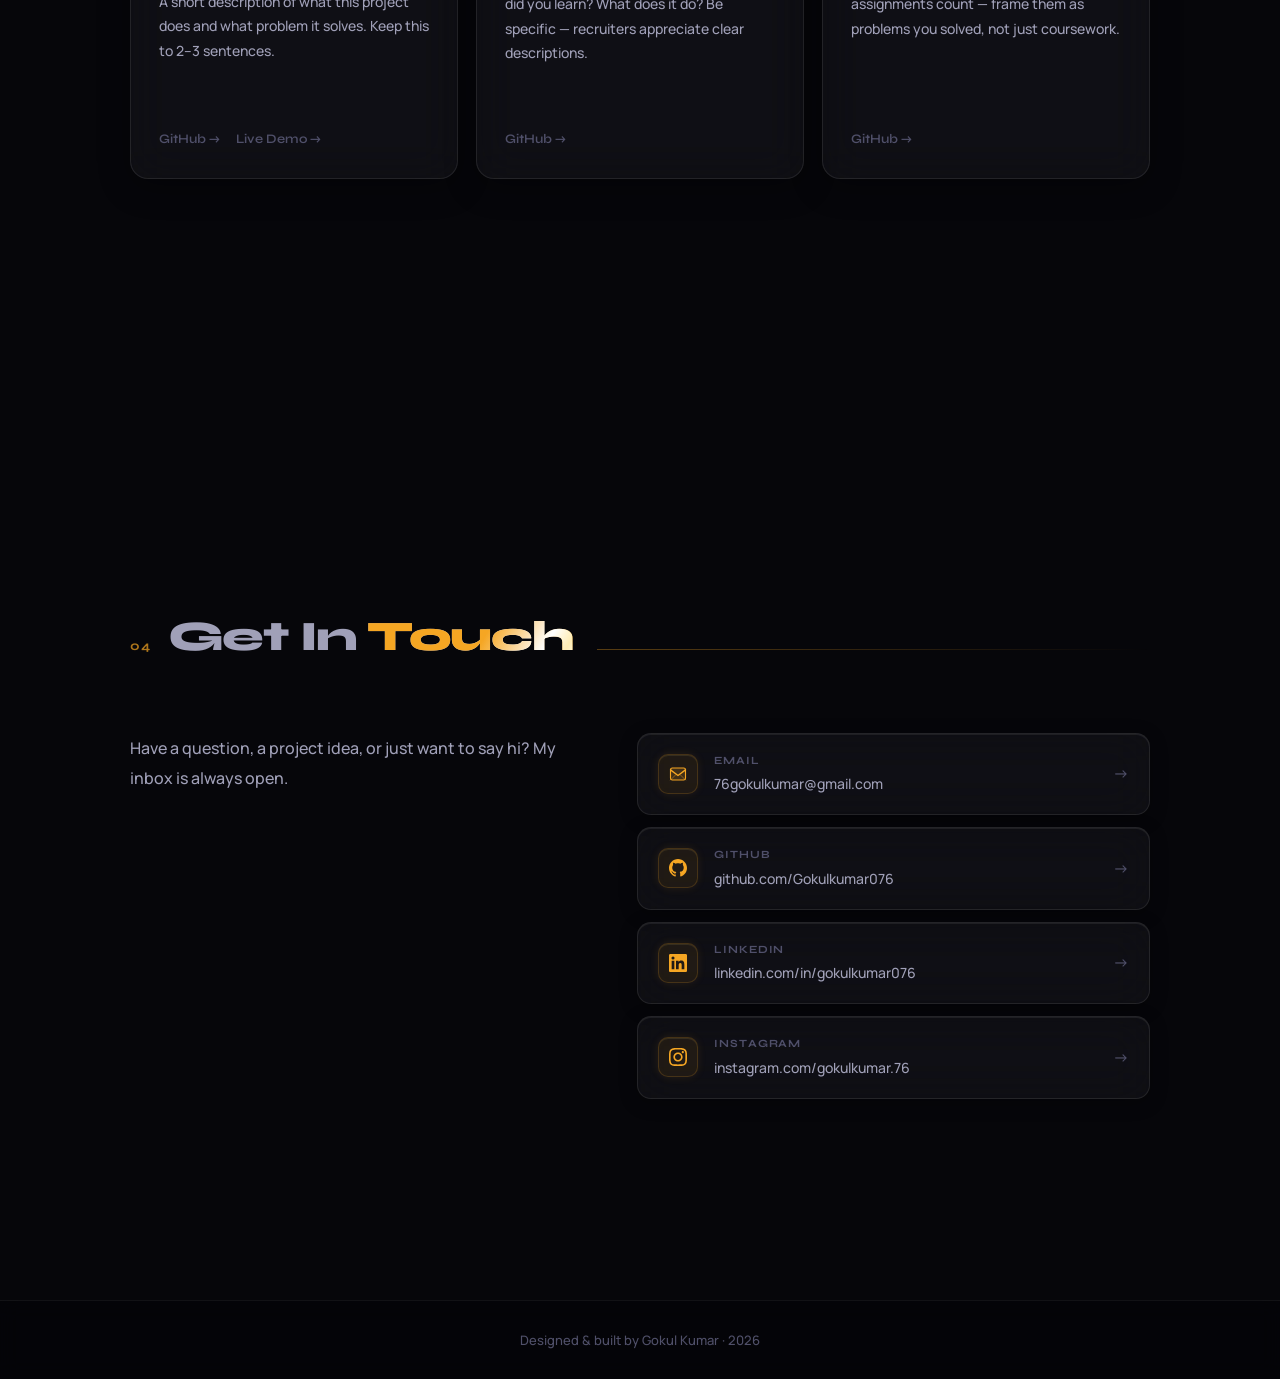
==== commit 8a130320: "Update portfolio.html" ====
--- a/portfolio.html
+++ b/portfolio.html
@@ -161,20 +161,22 @@
       <!-- FANNED ID-FILE STACK -->
       <div class="id-stack">
 
-                <div class="id-card id-card--1">
+
+        <div class="id-card id-card--3">
           <div class="id-card-inner">
             <div class="id-card-corner id-card-corner--tl"></div>
             <div class="id-card-corner id-card-corner--tr"></div>
             <div class="id-card-corner id-card-corner--bl"></div>
             <div class="id-card-corner id-card-corner--br"></div>
-            <span class="id-card-index">N&deg;03</span>
-            <span class="id-card-icon">💡</span>
+            <span class="id-card-index">N&deg;01</span>
+            <span class="id-card-icon">💻</span>
             <div class="id-card-text">
-              <span class="id-card-label">Focus</span>
-              <span class="id-card-value">Full-Stack Dev</span>
-            </div>
-          </div>
-        </div>
+              <span class="id-card-label">Interests</span>
+              <span class="id-card-value">System Design</span>
+            </div>
+          </div>
+        </div>
+               
         
         <div class="id-card id-card--2">
           <div class="id-card-inner">
@@ -191,28 +193,28 @@
           </div>
         </div>
 
-        <div class="id-card id-card--3">
+         <div class="id-card id-card--1">
+          <div class="id-card-inner">
+            <div class="id-card-corner id-card-corner--tl"></div>
+            <div class="id-card-corner id-card-corner--tr"></div>
+            <div class="id-card-corner id-card-corner--bl"></div>
+            <div class="id-card-corner id-card-corner--br"></div>
+            <span class="id-card-index">N&deg;03</span>
+            <span class="id-card-icon">🎯</span>
+            <div class="id-card-text">
+              <span class="id-card-label">Focus</span>
+              <span class="id-card-value">Full-Stack Dev</span>
+            </div>
+          </div>
+        </div>
+
+        <div class="id-card id-card--4">
           <div class="id-card-inner">
             <div class="id-card-corner id-card-corner--tl"></div>
             <div class="id-card-corner id-card-corner--tr"></div>
             <div class="id-card-corner id-card-corner--bl"></div>
             <div class="id-card-corner id-card-corner--br"></div>
             <span class="id-card-index">N&deg;04</span>
-            <span class="id-card-icon">📍</span>
-            <div class="id-card-text">
-              <span class="id-card-label">Location</span>
-              <span class="id-card-value">Tamil Nadu, India</span>
-            </div>
-          </div>
-        </div>
-
-        <div class="id-card id-card--4">
-          <div class="id-card-inner">
-            <div class="id-card-corner id-card-corner--tl"></div>
-            <div class="id-card-corner id-card-corner--tr"></div>
-            <div class="id-card-corner id-card-corner--bl"></div>
-            <div class="id-card-corner id-card-corner--br"></div>
-            <span class="id-card-index">N&deg;01</span>
             <span class="id-card-icon">🎓</span>
             <div class="id-card-text">
               <span class="id-card-label">Degree</span>
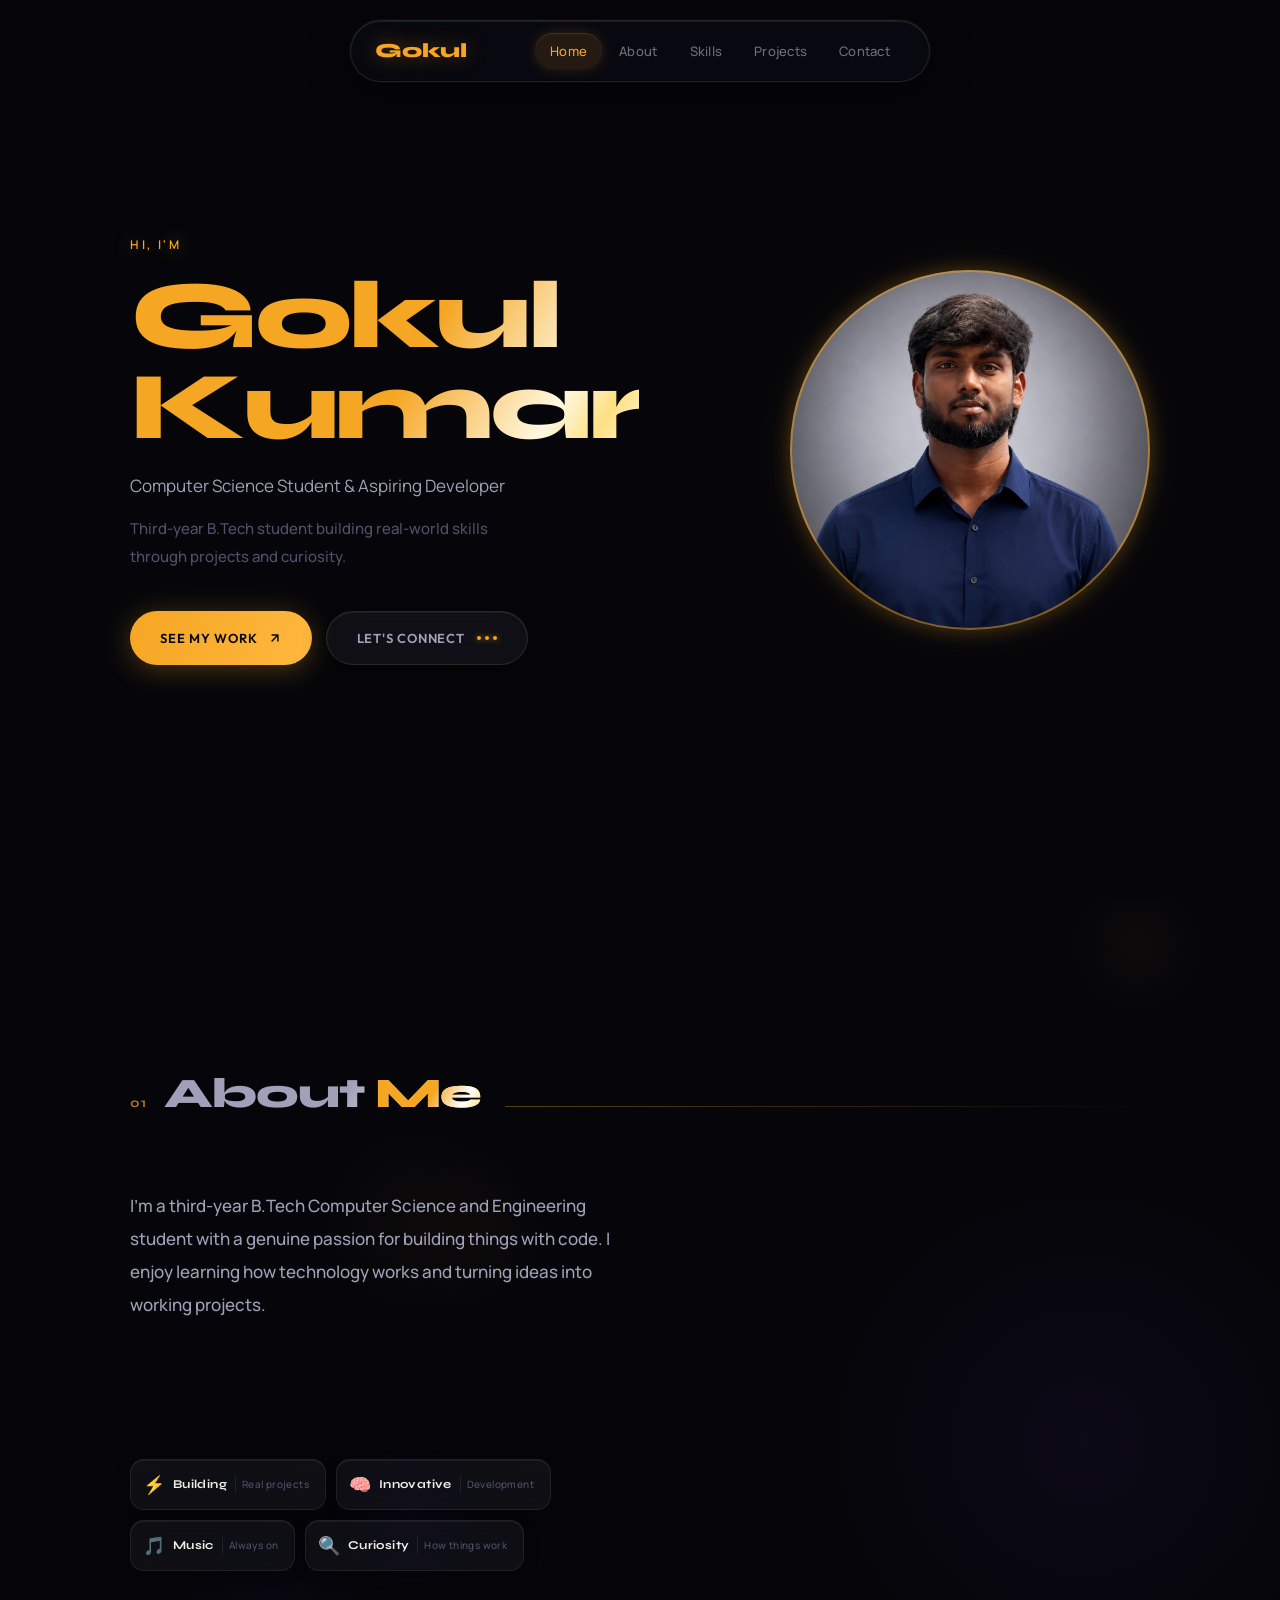
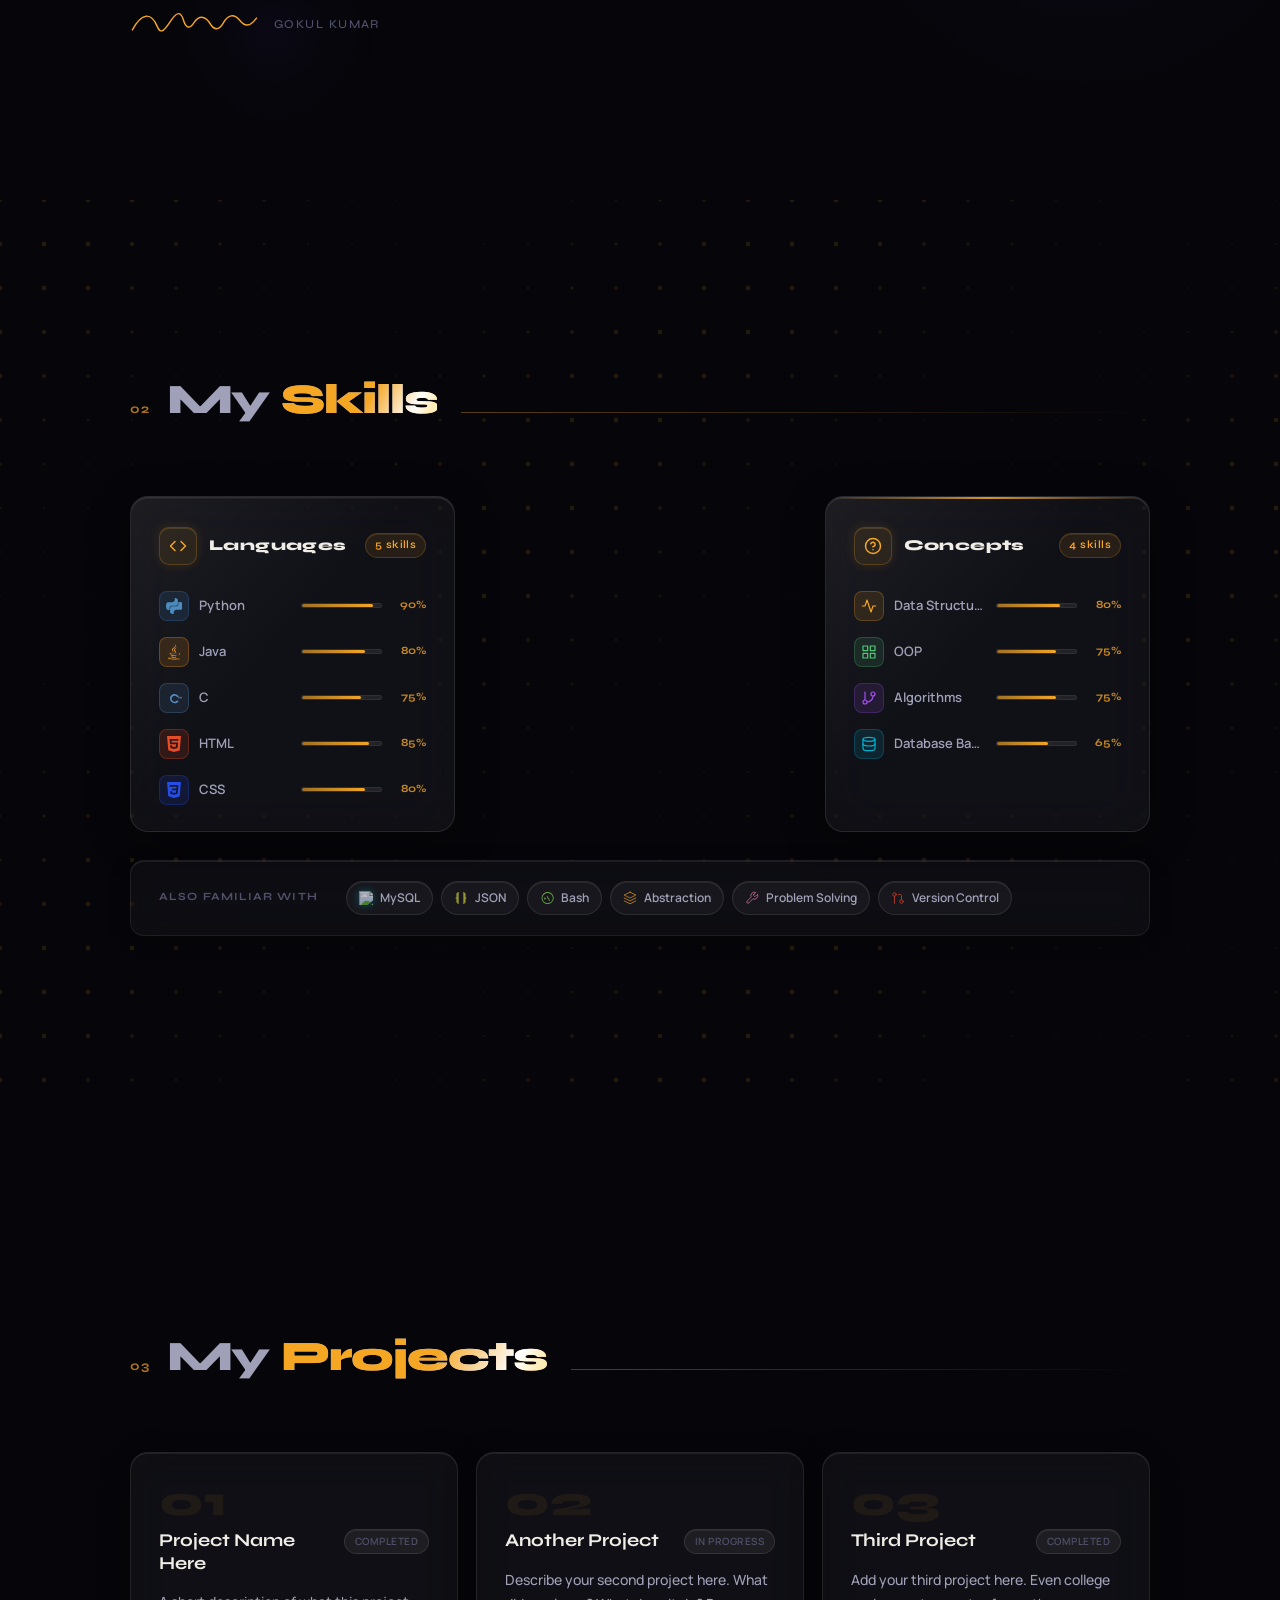
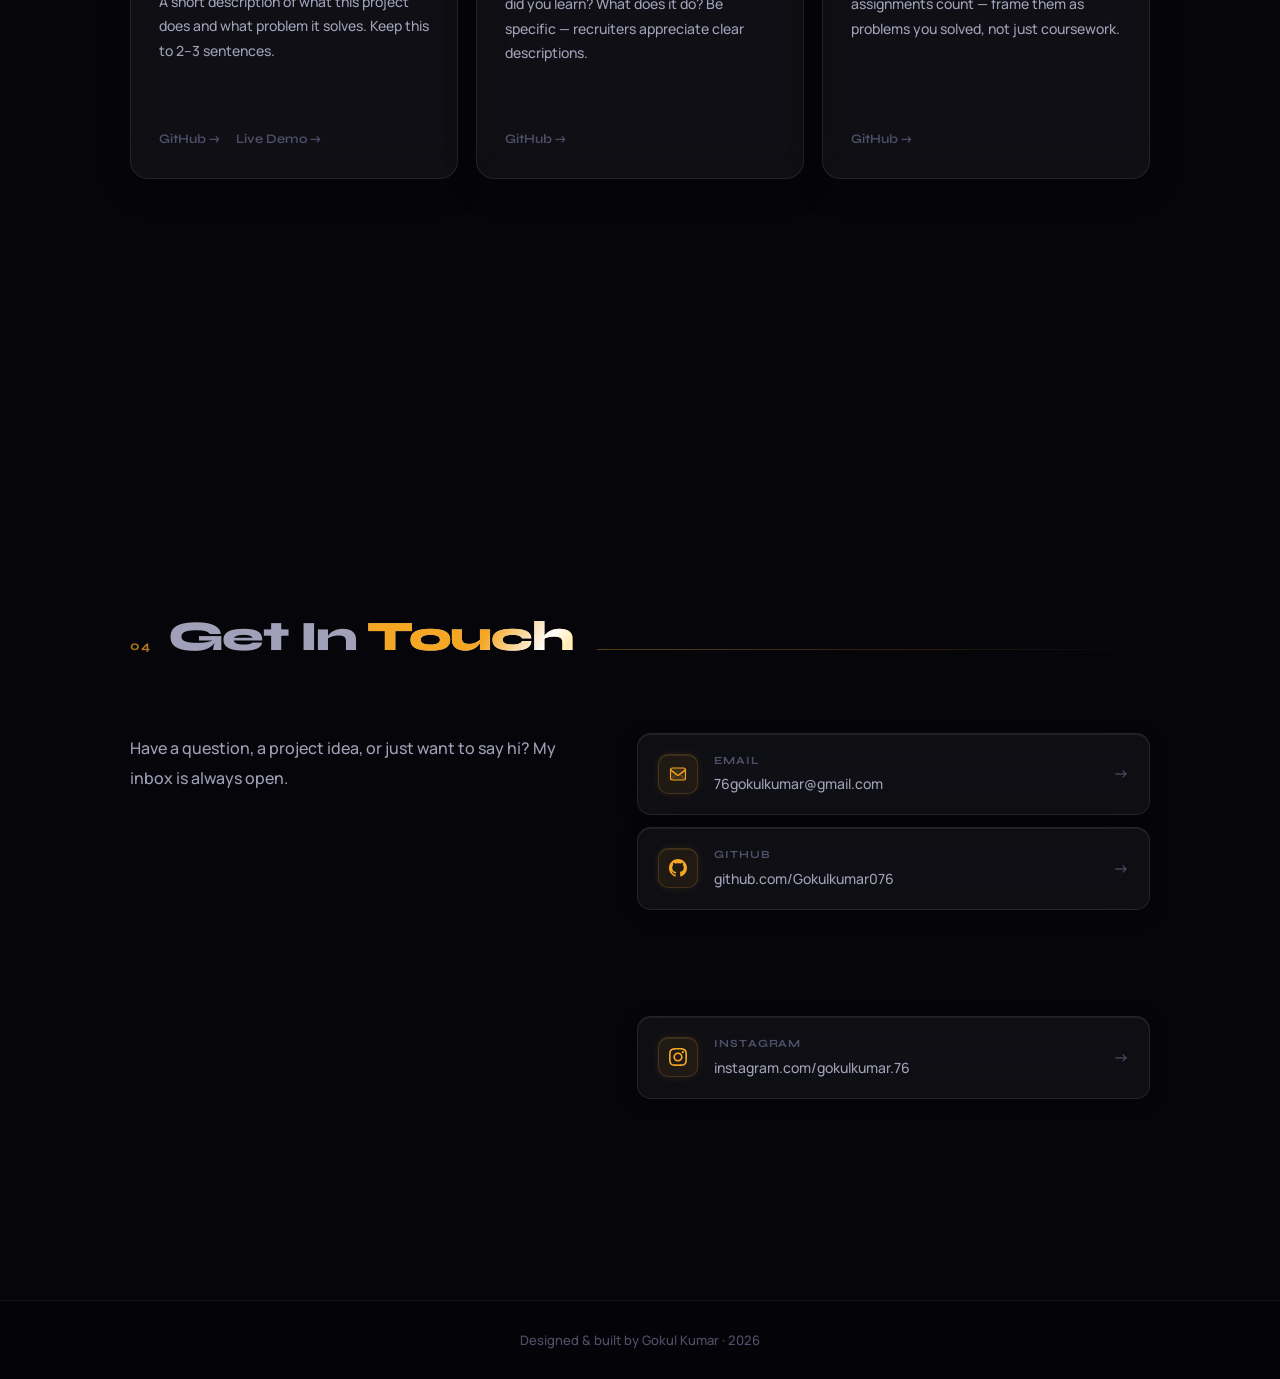
==== commit 40808ecc: "Update portfolio.html" ====
--- a/portfolio.html
+++ b/portfolio.html
@@ -162,7 +162,7 @@
       <div class="id-stack">
 
 
-        <div class="id-card id-card--3">
+        <div class="id-card id-card--1">
           <div class="id-card-inner">
             <div class="id-card-corner id-card-corner--tl"></div>
             <div class="id-card-corner id-card-corner--tr"></div>
@@ -185,7 +185,7 @@
             <div class="id-card-corner id-card-corner--bl"></div>
             <div class="id-card-corner id-card-corner--br"></div>
             <span class="id-card-index">N&deg;02</span>
-            <span class="id-card-icon">📅</span>
+            <span class="id-card-icon">📖</span>
             <div class="id-card-text">
               <span class="id-card-label">Year</span>
               <span class="id-card-value">3rd Year</span>
@@ -193,7 +193,7 @@
           </div>
         </div>
 
-         <div class="id-card id-card--1">
+         <div class="id-card id-card--3">
           <div class="id-card-inner">
             <div class="id-card-corner id-card-corner--tl"></div>
             <div class="id-card-corner id-card-corner--tr"></div>
--- a/style.css
+++ b/style.css
@@ -514,7 +514,7 @@
 }
 .about-sign.animate-in .sign-path path {
   stroke-dashoffset: 0;
-  animation: signGlow 3s ease-in-out 1.8s infinite;
+  animation: signGlow 8s ease-in-out 2.0s infinite;
 }
 .about-sign:hover .sign-path path {
   stroke-dashoffset: 0;
@@ -542,7 +542,7 @@
   letter-spacing: 0.12em;
   text-transform: uppercase;
   color: var(--text-muted);
-  transition: color 0.3s ease;
+  transition: color 0.5s ease;
 }
 .about-sign:hover .sign-label { color: var(--accent); }}
 .sign-label {
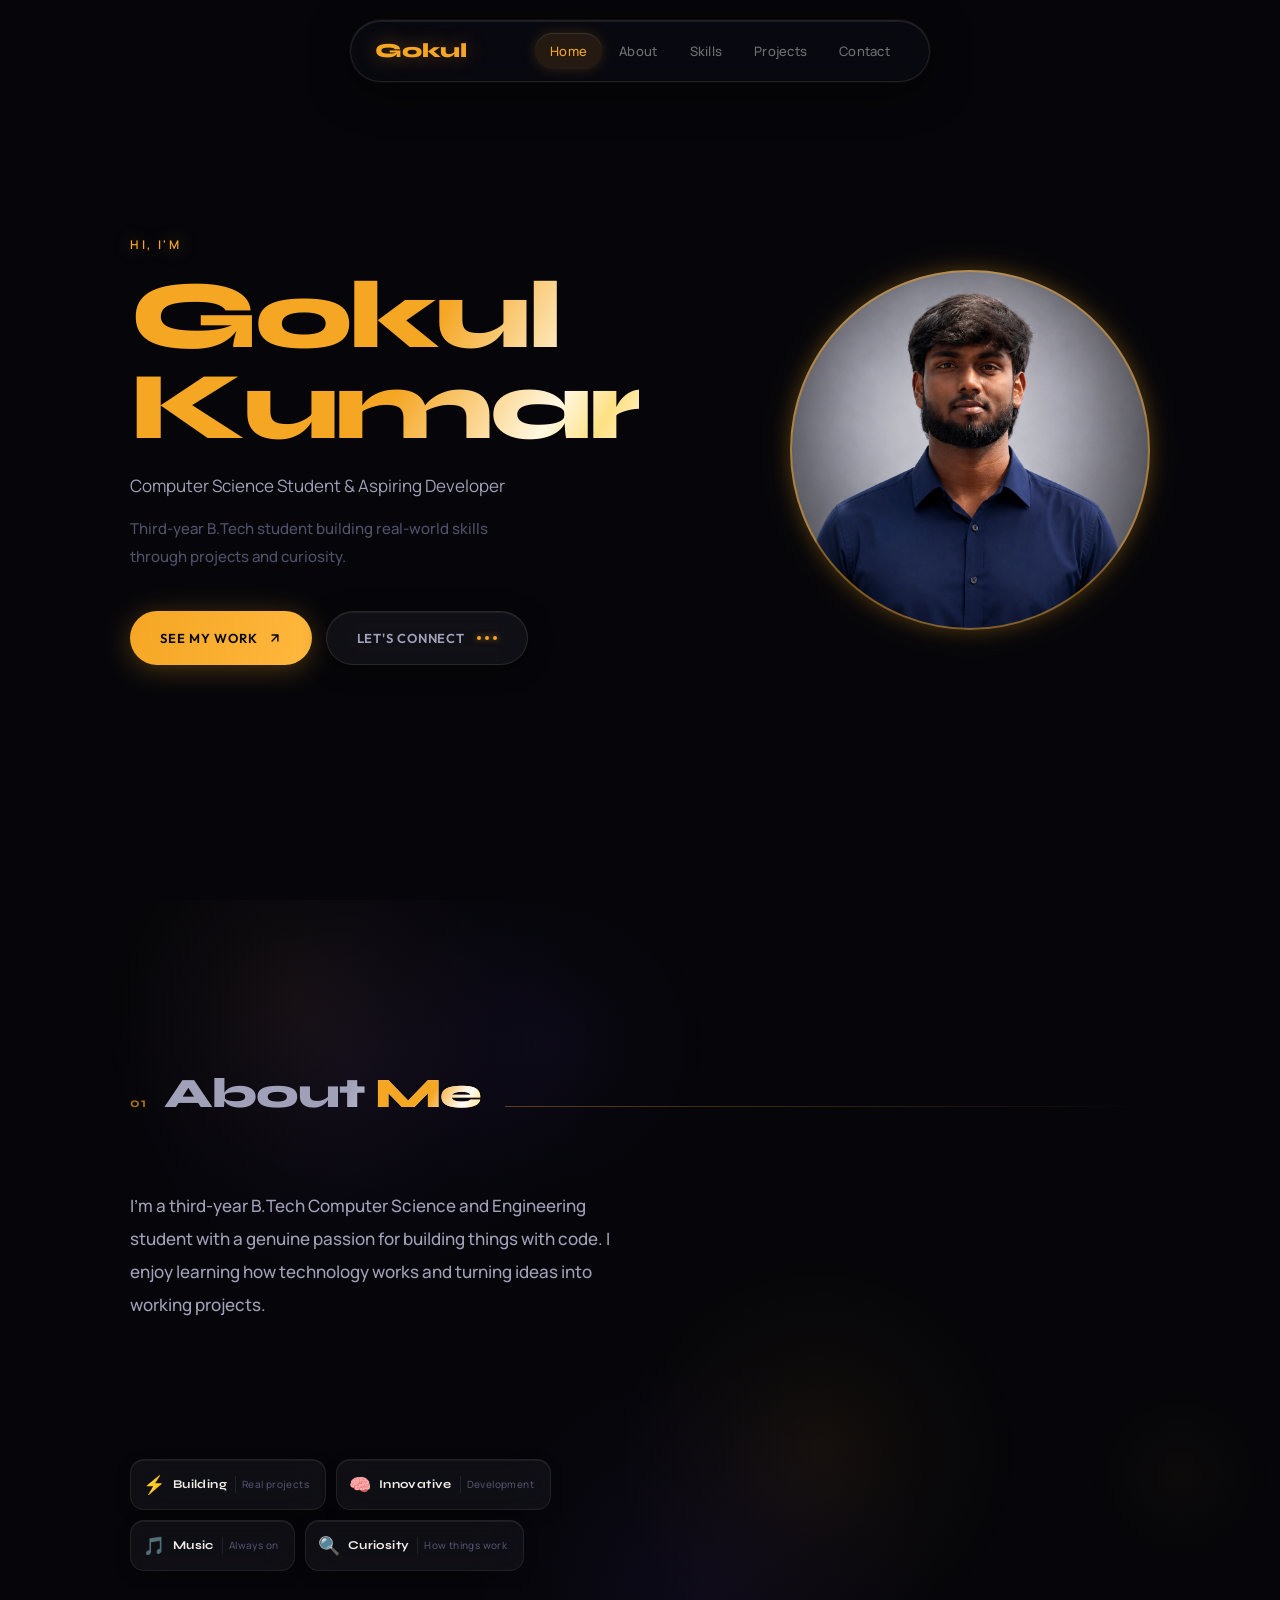
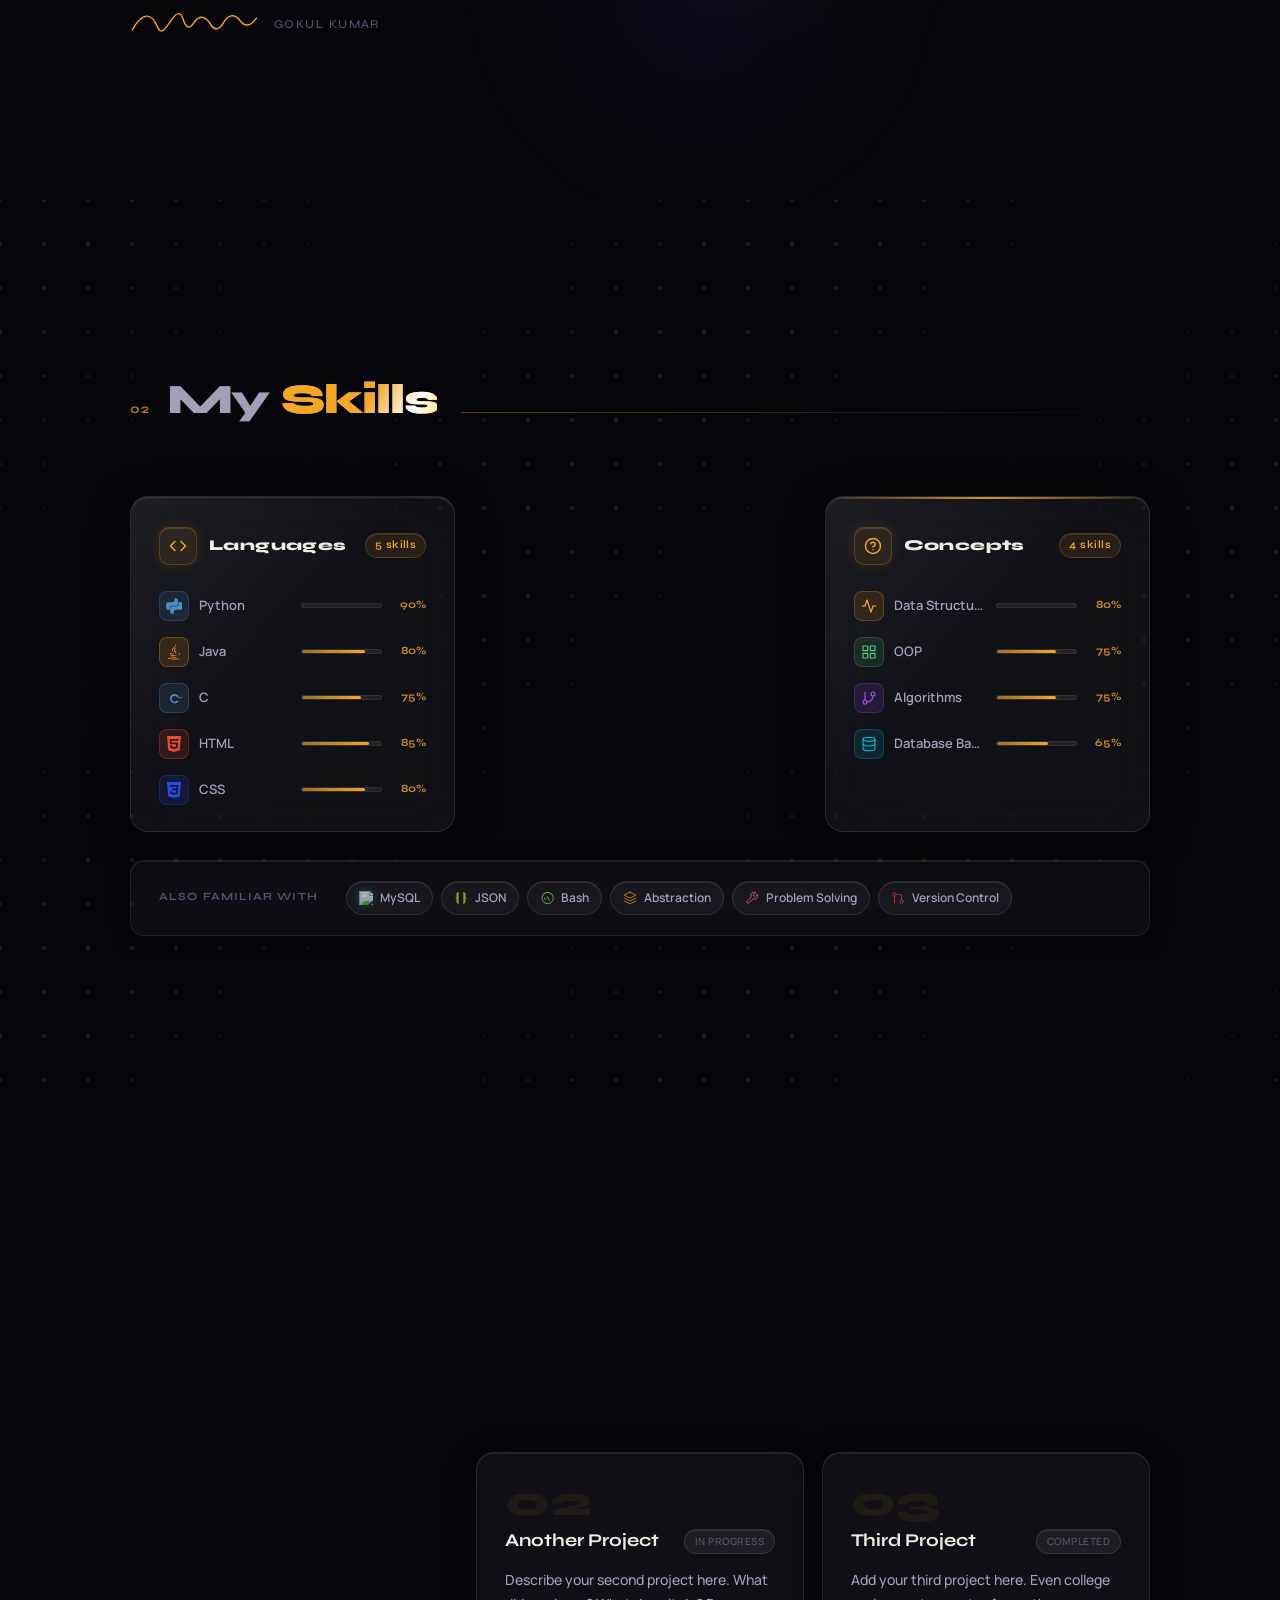
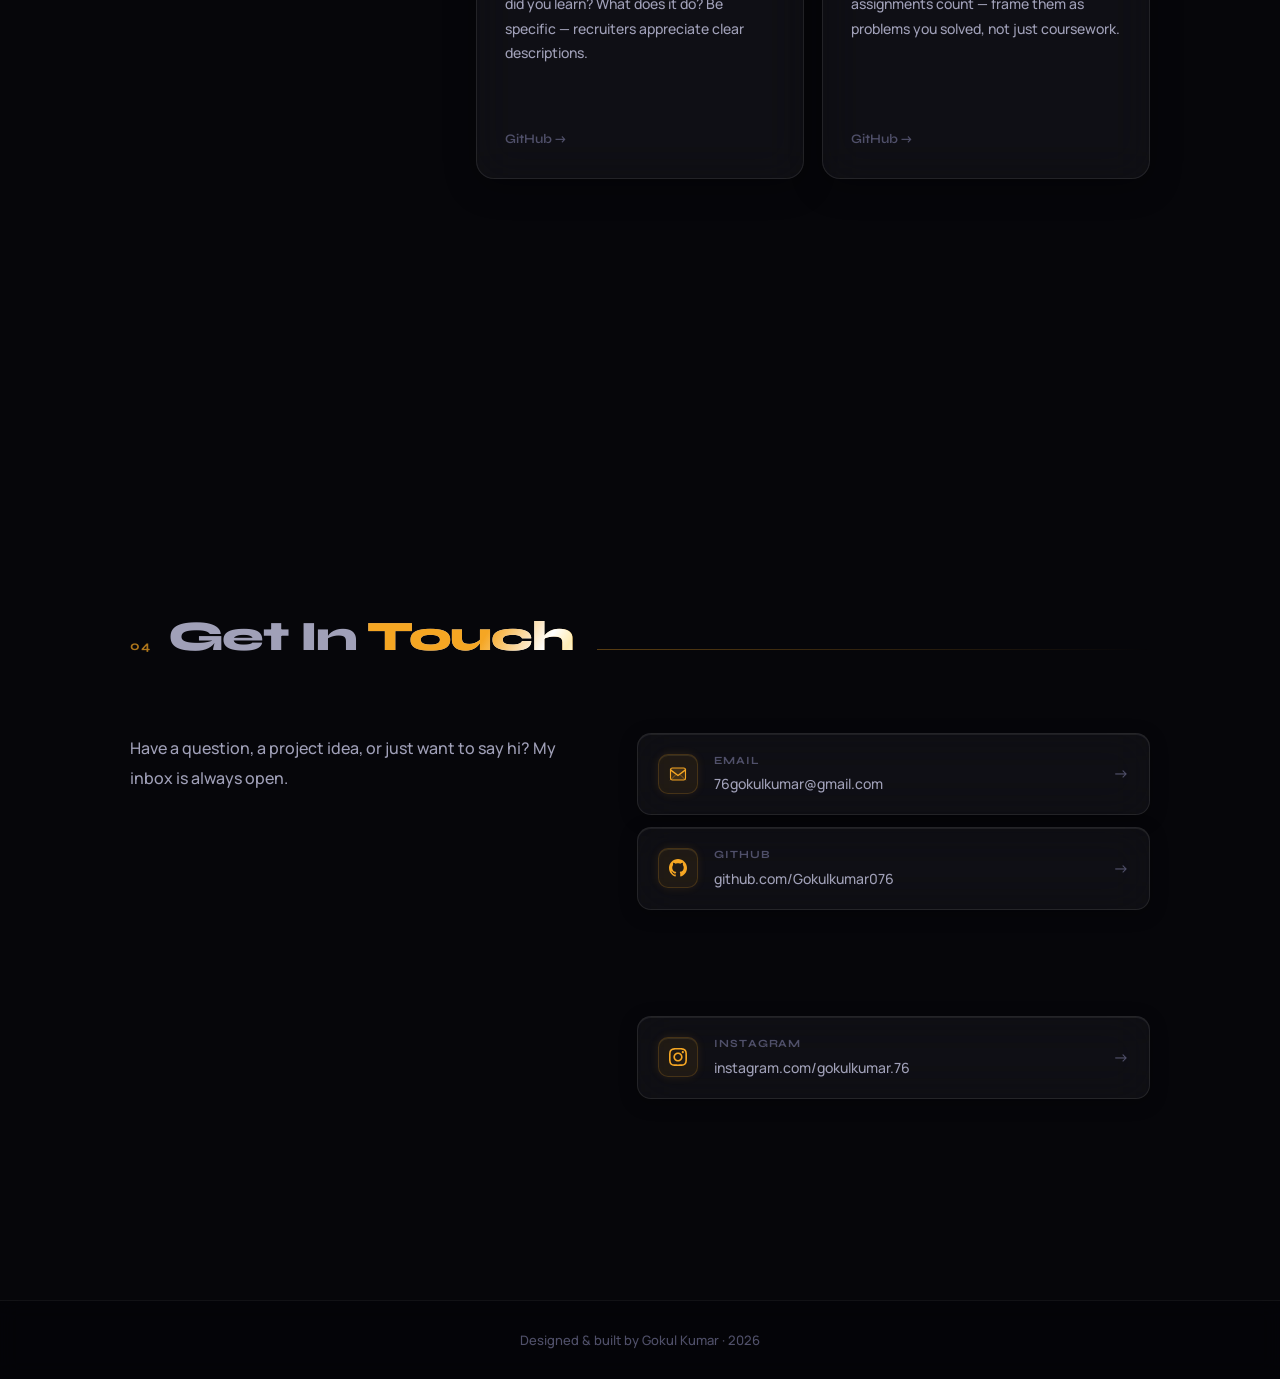
==== commit 59030c4c: "Update portfolio.html" ====
--- a/portfolio.html
+++ b/portfolio.html
@@ -169,7 +169,7 @@
             <div class="id-card-corner id-card-corner--bl"></div>
             <div class="id-card-corner id-card-corner--br"></div>
             <span class="id-card-index">N&deg;01</span>
-            <span class="id-card-icon">💻</span>
+            <span class="id-card-icon">📐</span>
             <div class="id-card-text">
               <span class="id-card-label">Interests</span>
               <span class="id-card-value">System Design</span>
